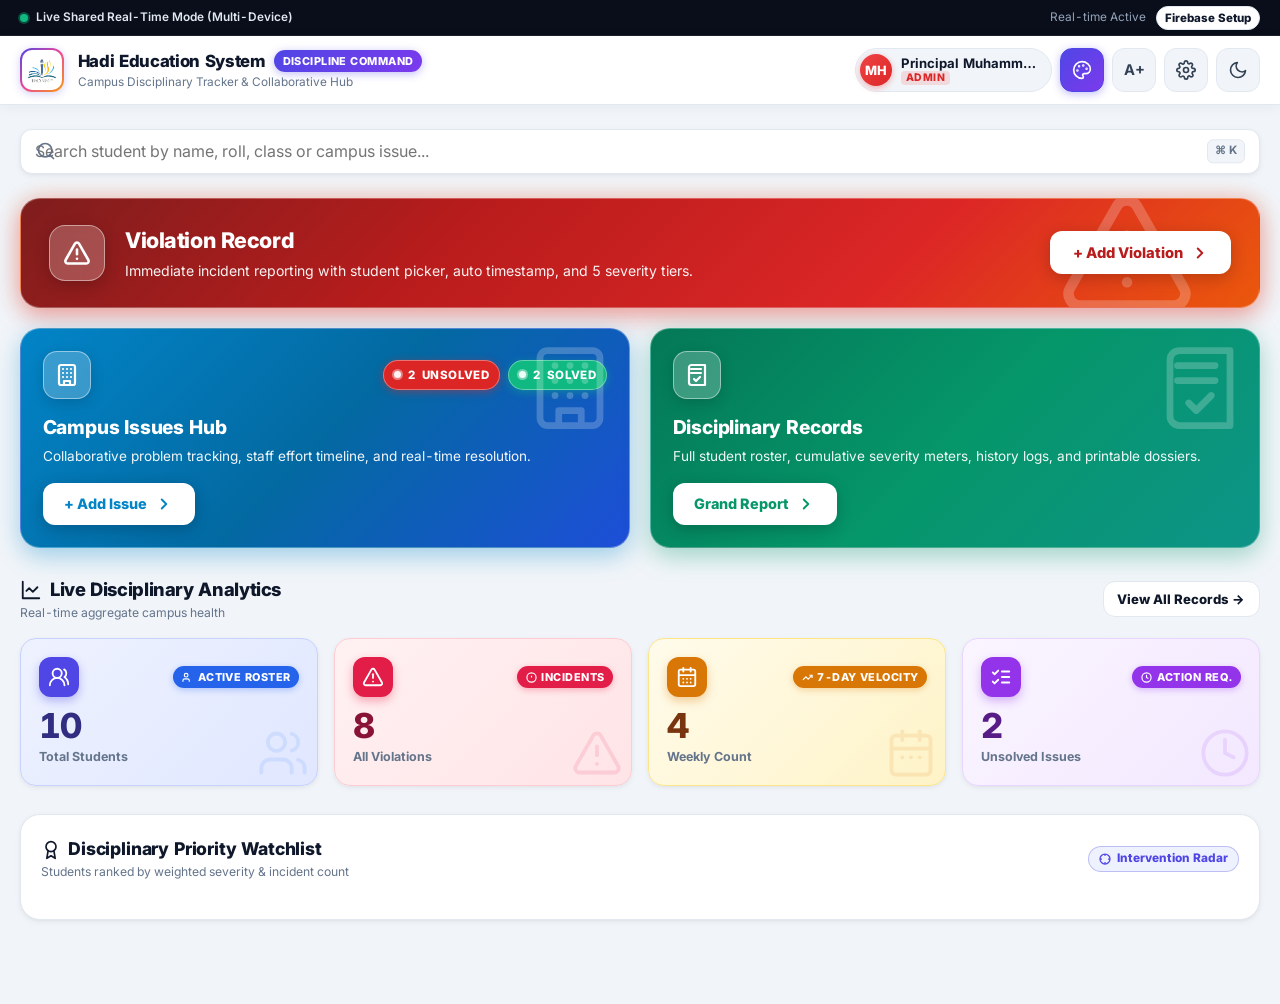
==== index.html @ 1cf489a7 "Super smooth mobile performance & add official violation sign watermark to form" ====
<!DOCTYPE html>
<html lang="en" data-theme="light">
<head>
  <meta charset="UTF-8">
  <meta name="viewport" content="width=device-width, initial-scale=1, viewport-fit=cover">
  <meta name="description" content="Hadi Education System - School Discipline Tracker & Campus Issues Hub.">
  <meta name="theme-color" content="#0F2A5C">
  <meta name="mobile-web-app-capable" content="yes">
  <meta name="apple-mobile-web-app-status-bar-style" content="black-translucent">
  <title>School Discipline Tracker | Hadi Education System</title>

  <!-- PWA Manifest & Icons -->
  <link rel="manifest" href="discipline-manifest.json">
  <link rel="apple-touch-icon" href="assets/images/logo.png">
  <link rel="icon" type="image/jpeg" href="assets/images/hadi-education-logo.jpg">

  <!-- Inter Font (Clean, Crisp Typography) -->
  <link rel="preconnect" href="https://fonts.googleapis.com">
  <link rel="preconnect" href="https://fonts.gstatic.com" crossorigin>
  <link href="https://fonts.googleapis.com/css2?family=Inter:wght@400;500;600;700;800&display=swap" rel="stylesheet">

  <!-- Stylesheet -->
  <link rel="stylesheet" href="assets/css/discipline.css?v=v30smoothwatermark">
</head>
<body>

  <!-- ==========================================================================
       Live Sync Status Bar
       ========================================================================== -->
  <div class="sync-status-bar">
    <div class="sync-status-indicator">
      <span class="status-dot"></span>
      <span id="sync-mode-text">Live Shared Real-Time Mode (Multi-Device)</span>
    </div>
    <div style="display: flex; gap: 0.6rem; align-items: center;">
      <span style="color: #94A3B8;">Real-time Active</span>
      <button class="btn btn-secondary btn-sm" onclick="openModal('settings-modal')" style="padding: 2px 8px; font-size: 0.72rem; min-height: 24px;">Firebase Setup</button>
    </div>
  </div>

  <!-- ==========================================================================
       App Header with Institute Branding & Active Member Profile Chip
       ========================================================================== -->
  <header class="app-header">
    <div class="header-container">
      <a href="index.html" class="header-brand" title="Hadi Education System">
        <img src="assets/images/hadi-education-logo.jpg" alt="HES Logo" class="header-logo">
        <div class="brand-text">
          <h1>
            <span class="brand-title-text">Hadi Education System</span>
            <span class="brand-badge">Discipline Command</span>
          </h1>
          <p class="brand-subtitle">Campus Disciplinary Tracker &amp; Collaborative Hub</p>
        </div>
      </a>

      <div class="header-actions">
        <!-- Active Member Chip (Click to switch user or view accounts) -->
        <div id="header-member-chip" class="member-chip" title="Click to view staff profiles or switch user" role="button" tabindex="0">
          <div id="header-member-avatar" class="member-avatar admin-avatar">MH</div>
          <div class="member-chip-text">
            <span id="header-member-name" class="member-name-text">Principal Muhammad Ali Hamdani</span>
            <span id="header-member-badge" class="role-badge role-badge-admin">Admin</span>
          </div>
        </div>

        <!-- Design Style Mode Toggle (Task-Pro vs Neo-Modern Podium) -->
        <button id="style-toggle-btn" class="icon-btn" title="Toggle Design Style (Task-Pro / Neo-Modern Podium)" aria-label="Toggle Design Style">
          <svg width="20" height="20" viewBox="0 0 24 24" fill="none" stroke="currentColor" stroke-width="2" stroke-linecap="round" stroke-linejoin="round"><circle cx="13.5" cy="6.5" r=".5" fill="currentColor"></circle><circle cx="17.5" cy="10.5" r=".5" fill="currentColor"></circle><circle cx="8.5" cy="7.5" r=".5" fill="currentColor"></circle><circle cx="6.5" cy="12.5" r=".5" fill="currentColor"></circle><path d="M12 2C6.5 2 2 6.5 2 12s4.5 10 10 10c.926 0 1.648-.746 1.648-1.688 0-.437-.18-.835-.437-1.125-.29-.289-.438-.652-.438-1.125a1.64 1.64 0 0 1 1.668-1.668h1.996c3.051 0 5.555-2.503 5.555-5.554C21.965 6.012 17.461 2 12 2z"></path></svg>
        </button>

        <!-- Text Size Control Button -->
        <button id="text-size-btn" class="icon-btn" title="Toggle Text Size (Larger / Normal)" aria-label="Toggle Text Size">
          <span style="font-weight: 700; font-size: 0.92rem; line-height: 1;">A+</span>
        </button>

        <!-- Settings Modal Trigger -->
        <button id="settings-btn" class="icon-btn" title="Settings, Firebase, Data Exports" aria-label="Settings and Data Export">
          <svg width="20" height="20" viewBox="0 0 24 24" fill="none" stroke="currentColor" stroke-width="2" stroke-linecap="round" stroke-linejoin="round"><circle cx="12" cy="12" r="3"></circle><path d="M19.4 15a1.65 1.65 0 0 0 .33 1.82l.06.06a2 2 0 0 1 0 2.83 2 2 0 0 1-2.83 0l-.06-.06a1.65 1.65 0 0 0-1.82-.33 1.65 1.65 0 0 0-1 1.51V21a2 2 0 0 1-2 2 2 2 0 0 1-2-2v-.09A1.65 1.65 0 0 0 9 19.4a1.65 1.65 0 0 0-1.82.33l-.06.06a2 2 0 0 1-2.83 0 2 2 0 0 1 0-2.83l.06-.06a1.65 1.65 0 0 0 .33-1.82 1.65 1.65 0 0 0-1.51-1H3a2 2 0 0 1-2-2 2 2 0 0 1 2-2h.09A1.65 1.65 0 0 0 4.6 9a1.65 1.65 0 0 0-.33-1.82l-.06-.06a2 2 0 0 1 0-2.83 2 2 0 0 1 2.83 0l.06.06a1.65 1.65 0 0 0 1.82.33H9a1.65 1.65 0 0 0 1-1.51V3a2 2 0 0 1 2-2 2 2 0 0 1 2 2v.09a1.65 1.65 0 0 0 1.51 1.65 1.65 0 0 0 1.82-.33l.06-.06a2 2 0 0 1 2.83 0 2 2 0 0 1 0 2.83l-.06.06a1.65 1.65 0 0 0-.33 1.82V9a1.65 1.65 0 0 0 1.51 1H21a2 2 0 0 1 2 2 2 2 0 0 1-2 2h-.09a1.65 1.65 0 0 0-1.51 1z"></path></svg>
        </button>

        <!-- Light / Dark Mode Toggle -->
        <button id="theme-toggle-btn" class="icon-btn" title="Toggle Light / Dark Mode" aria-label="Toggle Dark Mode">
          <span id="theme-toggle-icon">
            <svg width="20" height="20" viewBox="0 0 24 24" fill="none" stroke="currentColor" stroke-width="2" stroke-linecap="round" stroke-linejoin="round"><path d="M21 12.79A9 9 0 1 1 11.21 3 7 7 0 0 0 21 12.79z"></path></svg>
          </span>
        </button>
      </div>
    </div>
  </header>

  <!-- ==========================================================================
       Main Dashboard
       ========================================================================== -->
  <main class="main-wrapper">

    <!-- Global Top Search (Students and Issues) -->
    <section class="search-section">
      <div class="search-box-wrapper">
        <svg class="search-icon" width="20" height="20" viewBox="0 0 24 24" fill="none" stroke="currentColor" stroke-width="2" stroke-linecap="round" stroke-linejoin="round"><circle cx="11" cy="11" r="8"></circle><line x1="21" y1="21" x2="16.65" y2="16.65"></line></svg>
        <input type="text" id="global-search-input" class="global-search-input" placeholder="Search student by name, roll, class or campus issue..." autocomplete="off">
        <span class="search-shortcut-badge" title="Search Shortcut">⌘ K</span>
        <button id="search-clear-btn" class="search-clear-btn" title="Clear Search">&times;</button>
        <div id="search-results-dropdown" class="search-results-dropdown"></div>
      </div>
    </section>

    <!-- Command Bento Hub (Hero Action + Twin Intelligence Tiles) -->
    <section class="command-bento-section">
      <!-- 1. HERO ACTION CARD: VIOLATION RECORD (Crimson Flame Disciplinary Alert) -->
      <div class="hero-action-card" id="card-add-violation" role="button" tabindex="0" aria-label="Add Student Violation">
        <div class="hero-action-left">
          <div class="hero-icon-tile">
            <!-- Lucide TriangleAlert (Violation Warning Logo) -->
            <svg width="28" height="28" viewBox="0 0 24 24" fill="none" stroke="currentColor" stroke-width="2.2" stroke-linecap="round" stroke-linejoin="round"><path d="m21.73 18-8-14a2 2 0 0 0-3.48 0l-8 14A2 2 0 0 0 4 21h16a2 2 0 0 0 1.73-3Z"></path><line x1="12" y1="9" x2="12" y2="13"></line><line x1="12" y1="17" x2="12.01" y2="17"></line></svg>
          </div>
          <div class="hero-action-info">
            <h2 class="hero-action-title">Violation Record</h2>
            <p class="hero-action-desc">Immediate incident reporting with student picker, auto timestamp, and 5 severity tiers.</p>
          </div>
        </div>
        <div class="hero-action-right">
          <button type="button" class="hero-trigger-btn" tabindex="-1">
            <span>+ Add Violation</span>
            <svg width="18" height="18" viewBox="0 0 24 24" fill="none" stroke="currentColor" stroke-width="2.5" stroke-linecap="round" stroke-linejoin="round"><path d="m9 18 6-6-6-6"></path></svg>
          </button>
        </div>
      </div>

      <!-- Twin Intelligence Tiles -->
      <div class="bento-twin-grid">
        <!-- 2. ISSUES HUB (Darker Ocean Cobalt) -->
        <div class="bento-card bento-card-issues" id="card-issues" role="button" tabindex="0" aria-label="Open Institute Issues Hub">
          <div class="bento-card-header">
            <div class="bento-icon-tile tile-cyan">
              <!-- Lucide Building2 with alerts -->
              <svg width="24" height="24" viewBox="0 0 24 24" fill="none" stroke="currentColor" stroke-width="2.2" stroke-linecap="round" stroke-linejoin="round"><rect x="4" y="2" width="16" height="20" rx="2"></rect><path d="M9 22v-4h6v4"></path><path d="M8 6h.01"></path><path d="M16 6h.01"></path><path d="M12 6h.01"></path><path d="M12 10h.01"></path><path d="M12 14h.01"></path><path d="M16 10h.01"></path><path d="M16 14h.01"></path><path d="M8 10h.01"></path><path d="M8 14h.01"></path></svg>
            </div>
            <!-- Separate Red (Unsolved) and Green (Solved) Buttons -->
            <div class="bento-status-buttons-row">
              <button type="button" class="issue-filter-pill pill-unsolved" id="issues-card-unsolved-btn" onclick="event.stopPropagation(); window.appController.openIssuesHubWithFilter('unsolved')" title="View Unsolved Issues">
                <span class="pill-dot dot-red"></span>
                <span id="issues-card-unsolved-count">2</span> Unsolved
              </button>
              <button type="button" class="issue-filter-pill pill-solved" id="issues-card-solved-btn" onclick="event.stopPropagation(); window.appController.openIssuesHubWithFilter('solved')" title="View Solved Issues">
                <span class="pill-dot dot-green"></span>
                <span id="issues-card-solved-count">2</span> Solved
              </button>
            </div>
          </div>
          <div class="bento-card-body">
            <h3 class="bento-card-title">Campus Issues Hub</h3>
            <p class="bento-card-desc">Collaborative problem tracking, staff effort timeline, and real-time resolution.</p>
          </div>
          <div class="bento-card-footer">
            <button type="button" class="hero-trigger-btn bento-white-btn" tabindex="-1" onclick="event.stopPropagation(); window.appController.openAddIssueModal()">
              <span>+ Add Issue</span>
              <svg width="18" height="18" viewBox="0 0 24 24" fill="none" stroke="currentColor" stroke-width="2.5" stroke-linecap="round" stroke-linejoin="round"><path d="m9 18 6-6-6-6"></path></svg>
            </button>
          </div>
        </div>

        <!-- 3. MASTER RECORDS (Official Emerald Archive) -->
        <div class="bento-card bento-card-records" id="card-records" role="button" tabindex="0" aria-label="Open Master Records Sheet">
          <div class="bento-card-header">
            <div class="bento-icon-tile tile-emerald">
              <!-- Lucide BookOpenCheck (Master Ledger & Grand Report) -->
              <svg width="24" height="24" viewBox="0 0 24 24" fill="none" stroke="currentColor" stroke-width="2.2" stroke-linecap="round" stroke-linejoin="round"><path d="M4 19.5v-15A2.5 2.5 0 0 1 6.5 2H20v20H6.5a2.5 2.5 0 0 1-2.5-2.5Z"></path><path d="M6 6h10"></path><path d="M6 10h10"></path><path d="m9 16 2 2 4-4"></path></svg>
            </div>
          </div>
          <div class="bento-card-body">
            <h3 class="bento-card-title">Disciplinary Records</h3>
            <p class="bento-card-desc">Full student roster, cumulative severity meters, history logs, and printable dossiers.</p>
          </div>
          <div class="bento-card-footer">
            <button type="button" class="hero-trigger-btn bento-white-btn" tabindex="-1" onclick="event.stopPropagation(); window.appController.openRecordsModal()">
              <span>Grand Report</span>
              <svg width="18" height="18" viewBox="0 0 24 24" fill="none" stroke="currentColor" stroke-width="2.5" stroke-linecap="round" stroke-linejoin="round"><path d="m9 18 6-6-6-6"></path></svg>
            </button>
          </div>
        </div>
      </div>
    </section>

    <!-- 4 Overview Metrics (Apple Health / Modern Bento Stat Tiles) -->
    <section class="stats-section">
      <div class="section-header">
        <div class="section-title-wrap">
          <h3 class="section-title">
            <svg width="22" height="22" viewBox="0 0 24 24" fill="none" stroke="currentColor" stroke-width="2" stroke-linecap="round" stroke-linejoin="round"><path d="M3 3v18h18"></path><path d="m19 9-5 5-4-4-3 3"></path></svg>
            <span>Live Disciplinary Analytics</span>
          </h3>
          <span class="section-subtitle">Real-time aggregate campus health</span>
        </div>
        <button class="btn btn-secondary btn-sm" onclick="window.appController.openRecordsModal()">View All Records &rarr;</button>
      </div>

      <div class="stats-grid">
        <div class="stat-box stat-box-students">
          <div class="stat-top-row">
            <div class="stat-icon-wrap stat-icon-students">
              <!-- Lucide UsersRound -->
              <svg width="22" height="22" viewBox="0 0 24 24" fill="none" stroke="currentColor" stroke-width="2" stroke-linecap="round" stroke-linejoin="round"><path d="M18 21a8 8 0 0 0-16 0"></path><circle cx="10" cy="8" r="5"></circle><path d="M22 20c0-3.37-2-6.5-4-8a5 5 0 0 0-.45-8.3"></path></svg>
            </div>
            <span class="stat-badge badge-students"><svg width="11" height="11" viewBox="0 0 24 24" fill="none" stroke="currentColor" stroke-width="2.5"><path d="M16 21v-2a4 4 0 0 0-4-4H6a4 4 0 0 0-4 4v2"></path><circle cx="9" cy="7" r="4"></circle></svg> Active Roster</span>
          </div>
          <div class="stat-info">
            <div class="stat-number" id="stat-total-students">10</div>
            <div class="stat-label">Total Students</div>
          </div>
        </div>

        <div class="stat-box stat-box-violations">
          <div class="stat-top-row">
            <div class="stat-icon-wrap stat-icon-violations">
              <!-- Lucide TriangleAlert -->
              <svg width="22" height="22" viewBox="0 0 24 24" fill="none" stroke="currentColor" stroke-width="2" stroke-linecap="round" stroke-linejoin="round"><path d="m21.73 18-8-14a2 2 0 0 0-3.48 0l-8 14A2 2 0 0 0 4 21h16a2 2 0 0 0 1.73-3Z"></path><line x1="12" y1="9" x2="12" y2="13"></line><line x1="12" y1="17" x2="12.01" y2="17"></line></svg>
            </div>
            <span class="stat-badge badge-violations"><svg width="11" height="11" viewBox="0 0 24 24" fill="none" stroke="currentColor" stroke-width="2.5"><circle cx="12" cy="12" r="10"></circle><line x1="12" y1="8" x2="12" y2="12"></line><line x1="12" y1="16" x2="12.01" y2="16"></line></svg> Incidents</span>
          </div>
          <div class="stat-info">
            <div class="stat-number" id="stat-total-violations">8</div>
            <div class="stat-label">All Violations</div>
          </div>
        </div>

        <div class="stat-box stat-box-week">
          <div class="stat-top-row">
            <div class="stat-icon-wrap stat-icon-week">
              <!-- Lucide CalendarDays -->
              <svg width="22" height="22" viewBox="0 0 24 24" fill="none" stroke="currentColor" stroke-width="2" stroke-linecap="round" stroke-linejoin="round"><rect width="18" height="18" x="3" y="4" rx="2" ry="2"></rect><line x1="16" x2="16" y1="2" y2="6"></line><line x1="8" x2="8" y1="2" y2="6"></line><line x1="3" x2="21" y1="10" y2="10"></line><path d="M8 14h.01"></path><path d="M12 14h.01"></path><path d="M16 14h.01"></path><path d="M8 18h.01"></path><path d="M12 18h.01"></path><path d="M16 18h.01"></path></svg>
            </div>
            <span class="stat-badge badge-week"><svg width="11" height="11" viewBox="0 0 24 24" fill="none" stroke="currentColor" stroke-width="2.5"><polyline points="22 7 13.5 15.5 8.5 10.5 2 17"></polyline><polyline points="16 7 22 7 22 13"></polyline></svg> 7-Day Velocity</span>
          </div>
          <div class="stat-info">
            <div class="stat-number" id="stat-week-violations">4</div>
            <div class="stat-label">Weekly Count</div>
          </div>
        </div>

        <div class="stat-box stat-box-unsolved">
          <div class="stat-top-row">
            <div class="stat-icon-wrap stat-icon-unsolved">
              <!-- Lucide ListChecks -->
              <svg width="22" height="22" viewBox="0 0 24 24" fill="none" stroke="currentColor" stroke-width="2" stroke-linecap="round" stroke-linejoin="round"><path d="m3 17 2 2 4-4"></path><path d="m3 7 2 2 4-4"></path><path d="M13 6h8"></path><path d="M13 12h8"></path><path d="M13 18h8"></path></svg>
            </div>
            <span class="stat-badge badge-unsolved"><svg width="11" height="11" viewBox="0 0 24 24" fill="none" stroke="currentColor" stroke-width="2.5"><circle cx="12" cy="12" r="10"></circle><polyline points="12 6 12 12 16 14"></polyline></svg> Action Req.</span>
          </div>
          <div class="stat-info">
            <div class="stat-number" id="stat-unsolved-issues">2</div>
            <div class="stat-label">Unsolved Issues</div>
          </div>
        </div>
      </div>

      <!-- Top 5 Students Priority Watchlist -->
      <div class="leaderboard-card">
        <div class="leaderboard-header">
          <div class="leaderboard-title-group">
            <h3>
              <svg width="20" height="20" viewBox="0 0 24 24" fill="none" stroke="currentColor" stroke-width="2" stroke-linecap="round" stroke-linejoin="round"><circle cx="12" cy="8" r="6"></circle><path d="M15.477 12.89 17 22l-5-3-5 3 1.523-9.11"></path></svg>
              <span>Disciplinary Priority Watchlist</span>
            </h3>
            <span class="leaderboard-subtitle">Students ranked by weighted severity &amp; incident count</span>
          </div>
          <span class="leaderboard-tag">
            <svg width="12" height="12" viewBox="0 0 24 24" fill="none" stroke="currentColor" stroke-width="2.5" style="display:inline-block; vertical-align:middle; margin-right:3px;"><circle cx="12" cy="12" r="10"></circle><line x1="22" y1="12" x2="18" y2="12"></line><line x1="6" y1="12" x2="2" y2="12"></line><line x1="12" y1="6" x2="12" y2="2"></line><line x1="12" y1="22" x2="12" y2="18"></line></svg>
            Intervention Radar
          </span>
        </div>
        <div class="leaderboard-list" id="top-5-leaderboard-list"></div>
      </div>
    </section>

  </main>

  <!-- ==========================================================================
       Bottom Navigation Bar (Mobile Experience)
       ========================================================================== -->
  <nav class="bottom-nav">
    <div class="bottom-nav-inner">
      <button id="nav-home" class="bottom-nav-item active" aria-label="Go to Home">
        <svg viewBox="0 0 24 24" fill="none" stroke="currentColor" stroke-width="2" stroke-linecap="round" stroke-linejoin="round"><path d="m3 9 9-7 9 7v11a2 2 0 0 1-2 2H5a2 2 0 0 1-2-2z"></path><polyline points="9 22 9 12 15 12 15 22"></polyline></svg>
        <span>Home</span>
      </button>
      <button id="nav-violation" class="bottom-nav-item" aria-label="Add Violation">
        <svg viewBox="0 0 24 24" fill="none" stroke="currentColor" stroke-width="2" stroke-linecap="round" stroke-linejoin="round"><path d="m21.73 18-8-14a2 2 0 0 0-3.48 0l-8 14A2 2 0 0 0 4 21h16a2 2 0 0 0 1.73-3Z"></path><line x1="12" y1="9" x2="12" y2="13"></line><line x1="12" y1="17" x2="12.01" y2="17"></line></svg>
        <span>Violation</span>
      </button>
      <button id="nav-issues" class="bottom-nav-item" aria-label="Issues Hub">
        <svg viewBox="0 0 24 24" fill="none" stroke="currentColor" stroke-width="2" stroke-linecap="round" stroke-linejoin="round"><path d="m3 17 2 2 4-4"></path><path d="m3 7 2 2 4-4"></path><path d="M13 6h8"></path><path d="M13 12h8"></path><path d="M13 18h8"></path></svg>
        <span>Issues</span>
      </button>
      <button id="nav-records" class="bottom-nav-item" aria-label="Master Records">
        <svg viewBox="0 0 24 24" fill="none" stroke="currentColor" stroke-width="2" stroke-linecap="round" stroke-linejoin="round"><path d="m6 14 1.5-2.9A2 2 0 0 1 9.24 10H20a2 2 0 0 1 1.94 2.5l-1.54 6a2 2 0 0 1-1.95 1.5H4a2 2 0 0 1-2-2V5a2 2 0 0 1 2-2h3.9a2 2 0 0 1 1.69.9l.81 1.2a2 2 0 0 0 1.67.9H18a2 2 0 0 1 2 2v2"></path></svg>
        <span>Records</span>
      </button>
      <button id="nav-staff" class="bottom-nav-item" aria-label="Staff Accounts">
        <svg viewBox="0 0 24 24" fill="none" stroke="currentColor" stroke-width="2" stroke-linecap="round" stroke-linejoin="round"><path d="M19 21v-2a4 4 0 0 0-4-4H9a4 4 0 0 0-4 4v2"></path><circle cx="12" cy="7" r="4"></circle></svg>
        <span>Staff</span>
      </button>
    </div>
  </nav>

  <!-- ==========================================================================
       MODAL 1: ADD VIOLATION
       ========================================================================== -->
  <div id="add-violation-modal" class="modal-overlay">
    <div class="modal-container violation-form-dialog">
      <!-- Curved Rectangular Violation Form Header Bar -->
      <div class="violation-form-header-bar">
        <div class="vf-header-content">
          <div class="vf-header-icon-wrap">
            <svg width="22" height="22" viewBox="0 0 24 24" fill="none" stroke="currentColor" stroke-width="2.4" stroke-linecap="round" stroke-linejoin="round">
              <path d="m21.73 18-8-14a2 2 0 0 0-3.48 0l-8 14A2 2 0 0 0 4 21h16a2 2 0 0 0 1.73-3Z"/>
              <line x1="12" y1="9" x2="12" y2="13"/>
              <line x1="12" y1="17" x2="12.01" y2="17"/>
            </svg>
          </div>
          <div class="vf-header-titles">
            <h3 class="vf-bar-title">Violation Form</h3>
            <span class="vf-bar-subtitle">Hadi Disciplinary Citation &amp; Misbehavior Dossier</span>
          </div>
        </div>
        <button type="button" class="modal-close-btn vf-close-btn" onclick="closeModal('add-violation-modal')" aria-label="Close modal">&times;</button>
      </div>

      <form id="add-violation-form">
        <div class="modal-body vf-modal-body">
          <!-- Prominent Violation Hazard Mark Watermark in Form Body -->
          <div class="vf-form-watermark" aria-hidden="true">
            <svg viewBox="0 0 24 24" fill="none" stroke="currentColor" stroke-width="1.8" stroke-linecap="round" stroke-linejoin="round">
              <path d="m21.73 18-8-14a2 2 0 0 0-3.48 0l-8 14A2 2 0 0 0 4 21h16a2 2 0 0 0 1.73-3Z" fill="currentColor" fill-opacity="0.10"/>
              <line x1="12" y1="9" x2="12" y2="13" stroke-width="2.4"/>
              <line x1="12" y1="17" x2="12.01" y2="17" stroke-width="3"/>
            </svg>
          </div>

          <!-- Hidden Student Select for internal backwards compatibility -->
          <select id="v-student-select" style="display: none;" tabindex="-1" aria-hidden="true">
            <option value="">-- Choose or Search Student --</option>
          </select>
          <input type="hidden" id="v-student-id" value="">

          <!-- Row 1: Student Name (left) & Father Name in front of it (right) -->
          <div class="vf-row-2col">
            <!-- Student Name Section -->
            <div class="form-group vf-field-group">
              <div class="vf-field-bar">
                <svg width="15" height="15" viewBox="0 0 24 24" fill="none" stroke="currentColor" stroke-width="2.2" stroke-linecap="round" stroke-linejoin="round"><path d="M19 21v-2a4 4 0 0 0-4-4H9a4 4 0 0 0-4 4v2"/><circle cx="12" cy="7" r="4"/></svg>
                <label for="v-student-name" class="vf-field-label">Student Name *</label>
              </div>
              <div class="vf-input-wrap">
                <input type="text" id="v-student-name" list="students-datalist" class="form-control vf-input-bar" placeholder="Search or type student name..." autocomplete="off" required>
                <datalist id="students-datalist"></datalist>
              </div>
            </div>

            <!-- Father Name Section (Optional) -->
            <div class="form-group vf-field-group">
              <div class="vf-field-bar">
                <svg width="15" height="15" viewBox="0 0 24 24" fill="none" stroke="currentColor" stroke-width="2.2" stroke-linecap="round" stroke-linejoin="round"><path d="M16 21v-2a4 4 0 0 0-4-4H6a4 4 0 0 0-4 4v2"/><circle cx="9" cy="7" r="4"/><path d="M22 21v-2a4 4 0 0 0-3-3.87"/><path d="M16 3.13a4 4 0 0 1 0 7.75"/></svg>
                <label for="v-father-name" class="vf-field-label">Father Name <span class="vf-optional-label">(Optional)</span></label>
              </div>
              <div class="vf-input-wrap">
                <input type="text" id="v-father-name" class="form-control vf-input-bar" placeholder="Father name (optional)...">
              </div>
            </div>
          </div>

          <!-- Row 2: Class Section (dropdown or manual type) & Parent Phone Number (Optional) -->
          <div class="vf-row-2col">
            <!-- Class Section (Dropdown with Manual Type Option) -->
            <div class="form-group vf-field-group">
              <div class="vf-field-bar" style="display: flex; align-items: center; justify-content: space-between;">
                <div style="display: flex; align-items: center; gap: 0.4rem;">
                  <svg width="15" height="15" viewBox="0 0 24 24" fill="none" stroke="currentColor" stroke-width="2.2" stroke-linecap="round" stroke-linejoin="round"><path d="M4 19.5v-15A2.5 2.5 0 0 1 6.5 2H20v20H6.5a2.5 2.5 0 0 1-2.5-2.5Z"/><path d="M6 6h10"/><path d="M6 10h10"/></svg>
                  <label for="v-class-select" class="vf-field-label">Class <span class="vf-optional-label">(Optional)</span></label>
                </div>
                <button type="button" id="v-class-mode-toggle" class="vf-mode-toggle-btn" title="Toggle between dropdown and manual typing">
                  <span id="v-class-toggle-text">✏️ Type Manually</span>
                </button>
              </div>
              <div class="vf-input-wrap" id="v-class-dropdown-wrap">
                <select id="v-class-select" class="form-control vf-select-bar">
                  <option value="">-- Select Class --</option>
                  <option value="6">6</option>
                  <option value="7">7</option>
                  <option value="8">8</option>
                  <option value="pre9">pre9</option>
                  <option value="pre9(Arts)">pre9(Arts)</option>
                  <option value="9A">9A</option>
                  <option value="9B">9B</option>
                  <option value="9(Arts)">9(Arts)</option>
                  <option value="10">10</option>
                  <option value="10(arts)">10(arts)</option>
                  <option value="11">11</option>
                  <option value="11(arts)">11(arts)</option>
                  <option value="12">12</option>
                  <option value="12(arts)">12(arts)</option>
                  <option value="__manual__">✏️ Other (Type Manually)...</option>
                </select>
              </div>
              <div class="vf-input-wrap" id="v-class-manual-wrap" style="display: none;">
                <input type="text" id="v-class-manual-input" class="form-control vf-input-bar" placeholder="Type class name (e.g. 10, 9A, 8)...">
              </div>
            </div>

            <!-- Parent Phone Number Section (Optional) -->
            <div class="form-group vf-field-group">
              <div class="vf-field-bar">
                <svg width="15" height="15" viewBox="0 0 24 24" fill="none" stroke="currentColor" stroke-width="2.2" stroke-linecap="round" stroke-linejoin="round"><path d="M22 16.92v3a2 2 0 0 1-2.18 2 19.79 19.79 0 0 1-8.63-3.07 19.5 19.5 0 0 1-6-6 19.79 19.79 0 0 1-3.07-8.67A2 2 0 0 1 4.11 2h3a2 2 0 0 1 2 1.72 12.84 12.84 0 0 0 .7 2.81 2 2 0 0 1-.45 2.11L8.09 9.91a16 16 0 0 0 6 6l1.27-1.27a2 2 0 0 1 2.11-.45 12.84 12.84 0 0 0 2.81.7A2 2 0 0 1 22 16.92z"/></svg>
                <label for="v-parent-phone" class="vf-field-label">Parent Phone Num <span class="vf-optional-label">(Optional)</span></label>
              </div>
              <div class="vf-input-wrap">
                <input type="tel" id="v-parent-phone" class="form-control vf-input-bar" placeholder="Parent contact number (optional)...">
              </div>
            </div>
          </div>

          <!-- Row 3: Incident Date & Time (Automatic System Live) -->
          <div class="form-group vf-field-group">
            <div class="vf-field-bar">
              <svg width="15" height="15" viewBox="0 0 24 24" fill="none" stroke="currentColor" stroke-width="2.2" stroke-linecap="round" stroke-linejoin="round"><circle cx="12" cy="12" r="10"/><polyline points="12 6 12 12 16 14"/></svg>
              <label for="v-date-time" class="vf-field-label">Incident Date &amp; Time (Automatic)</label>
            </div>
            <div class="vf-input-wrap">
              <input type="text" id="v-date-time" class="form-control vf-input-bar vf-date-input" readonly placeholder="Automatic system timestamp...">
            </div>
          </div>

          <!-- Row 4: Violation Details Section -->
          <div class="form-group vf-field-group">
            <div class="vf-field-bar">
              <svg width="15" height="15" viewBox="0 0 24 24" fill="none" stroke="currentColor" stroke-width="2.2" stroke-linecap="round" stroke-linejoin="round"><path d="M14 2H6a2 2 0 0 0-2 2v16a2 2 0 0 0 2 2h12a2 2 0 0 0 2-2V8z"/><polyline points="14 2 14 8 20 8"/><line x1="16" y1="13" x2="8" y2="13"/><line x1="16" y1="17" x2="8" y2="17"/><polyline points="10 9 9 9 8 9"/></svg>
              <label for="violation-details-input" class="vf-field-label">Violation Details *</label>
            </div>
            <textarea id="violation-details-input" class="form-control vf-textarea-bar" rows="2" dir="auto" placeholder="Describe the violation incident details..." required></textarea>
            
            <div class="quick-tags vf-quick-tags">
              <span class="form-helper" style="display: block; width: 100%; margin-bottom: 2px; font-weight: 700;">Tap quick infraction tag:</span>
              <button type="button" class="tag-btn" data-tag="Late Arrival">Late Arrival</button>
              <button type="button" class="tag-btn" data-tag="Uniform Violation">Uniform Violation</button>
              <button type="button" class="tag-btn" data-tag="Disruptive Behavior">Disruptive Behavior</button>
              <button type="button" class="tag-btn" data-tag="Fighting / Bullying">Fighting / Bullying</button>
              <button type="button" class="tag-btn" data-tag="Mobile Phone in Class">Mobile Phone</button>
              <button type="button" class="tag-btn" data-tag="Incomplete Homework">Incomplete Homework</button>
              <button type="button" class="tag-btn" data-tag="Disrespect to Teacher">Disrespect</button>
            </div>
          </div>

          <!-- Row 5: Severity Levels Section -->
          <div class="form-group vf-field-group" style="margin-bottom: 0.25rem;">
            <div class="vf-field-bar">
              <svg width="15" height="15" viewBox="0 0 24 24" fill="none" stroke="currentColor" stroke-width="2.2" stroke-linecap="round" stroke-linejoin="round"><path d="m21.73 18-8-14a2 2 0 0 0-3.48 0l-8 14A2 2 0 0 0 4 21h16a2 2 0 0 0 1.73-3Z"/><line x1="12" y1="9" x2="12" y2="13"/><line x1="12" y1="17" x2="12.01" y2="17"/></svg>
              <label class="vf-field-label">Disciplinary Violation Level (Select One) *</label>
            </div>
            <div class="severity-selector vf-severity-selector">
              <button type="button" class="sev-btn btn-sev-low" data-sev="Low" aria-label="Low Severity (5 points)">
                <span class="sev-icon">🟢</span>
                <span class="sev-title">Low</span>
                <span class="sev-points">+5 pts</span>
                <span class="sev-check">✓</span>
              </button>
              <button type="button" class="sev-btn btn-sev-medium active" data-sev="Medium" aria-label="Medium Severity (12 points)">
                <span class="sev-icon">🟡</span>
                <span class="sev-title">Medium</span>
                <span class="sev-points">+12 pts</span>
                <span class="sev-check">✓</span>
              </button>
              <button type="button" class="sev-btn btn-sev-high" data-sev="High" aria-label="High Severity (25 points)">
                <span class="sev-icon">🟠</span>
                <span class="sev-title">High</span>
                <span class="sev-points">+25 pts</span>
                <span class="sev-check">✓</span>
              </button>
              <button type="button" class="sev-btn btn-sev-extreme" data-sev="Extreme" aria-label="Extreme Severity (45 points)">
                <span class="sev-icon">🔴</span>
                <span class="sev-title">Extreme</span>
                <span class="sev-points">+45 pts</span>
                <span class="sev-check">✓</span>
              </button>
              <button type="button" class="sev-btn btn-sev-ultra" data-sev="Ultra" aria-label="Ultra Severity (75 points)">
                <span class="sev-icon">🟣</span>
                <span class="sev-title">Ultra</span>
                <span class="sev-points">+75 pts</span>
                <span class="sev-check">✓</span>
              </button>
            </div>
          </div>
        </div>

        <div class="modal-footer vf-modal-footer">
          <button type="button" class="btn btn-secondary vf-cancel-btn" onclick="closeModal('add-violation-modal')">Cancel</button>
          <button type="submit" class="btn btn-danger vf-submit-btn">
            <svg width="18" height="18" viewBox="0 0 24 24" fill="none" stroke="currentColor" stroke-width="2.2" stroke-linecap="round" stroke-linejoin="round"><path d="M19 21H5a2 2 0 0 1-2-2V5a2 2 0 0 1 2-2h11l5 5v11a2 2 0 0 1-2 2z"/><polyline points="17 21 17 13 7 13 7 21"/><polyline points="7 3 7 8 15 8"/></svg>
            <span>Save Violation Record</span>
          </button>
        </div>
      </form>
    </div>
  </div>

  <!-- ==========================================================================
       MODAL 2: ISSUES HUB
       ========================================================================== -->
  <div id="issues-modal" class="modal-overlay">
    <div class="modal-container modal-wide issues-hub-dialog">
      <!-- Issues Hub Header -->
      <div class="modal-header issues-hub-header">
        <div class="issues-title-group">
          <h3>
            <svg width="22" height="22" viewBox="0 0 24 24" fill="none" stroke="currentColor" stroke-width="2" stroke-linecap="round" stroke-linejoin="round"><path d="m3 17 2 2 4-4"></path><path d="m3 7 2 2 4-4"></path><path d="M13 6h8"></path><path d="M13 12h8"></path><path d="M13 18h8"></path></svg>
            <span>Institute Issues Hub</span>
          </h3>
          <p id="issues-header-count-text" class="issues-subtitle">2 unsolved of 4 total</p>
        </div>
        <button class="modal-close-btn" onclick="closeModal('issues-modal')" aria-label="Close issues modal" style="color: #FFFFFF;">&times;</button>
      </div>

      <div class="modal-body">
        <!-- 3 Equal Solid Filter Buttons (Blue, Red, Green) in One Row -->
        <div class="issue-filter-buttons">
          <!-- All Issues: Solid Blue -->
          <button type="button" class="issue-filter-btn btn-all-issues active" data-status="all" title="View All Institute Issues">
            <svg width="18" height="18" viewBox="0 0 24 24" fill="none" stroke="currentColor" stroke-width="2" stroke-linecap="round" stroke-linejoin="round"><line x1="8" y1="6" x2="21" y2="6"></line><line x1="8" y1="12" x2="21" y2="12"></line><line x1="8" y1="18" x2="21" y2="18"></line><line x1="3" y1="6" x2="3.01" y2="6"></line><line x1="3" y1="12" x2="3.01" y2="12"></line><line x1="3" y1="18" x2="3.01" y2="18"></line></svg>
            <span>All Issues</span>
            <span id="issue-count-all" class="count-badge count-badge-blue">4</span>
          </button>
          <!-- Unsolved: Solid Red -->
          <button type="button" class="issue-filter-btn btn-unsolved-issues" data-status="unsolved" title="View Unsolved Problems">
            <svg width="18" height="18" viewBox="0 0 24 24" fill="none" stroke="currentColor" stroke-width="2" stroke-linecap="round" stroke-linejoin="round"><circle cx="12" cy="12" r="10"></circle><line x1="12" y1="8" x2="12" y2="12"></line><line x1="12" y1="16" x2="12.01" y2="16"></line></svg>
            <span>Unsolved</span>
            <span id="issue-count-unsolved" class="count-badge count-badge-red">2</span>
          </button>
          <!-- Solved: Solid Green -->
          <button type="button" class="issue-filter-btn btn-solved-issues" data-status="solved" title="View Resolved Issues">
            <svg width="18" height="18" viewBox="0 0 24 24" fill="none" stroke="currentColor" stroke-width="2" stroke-linecap="round" stroke-linejoin="round"><path d="M22 11.08V12a10 10 0 1 1-5.93-9.14"></path><polyline points="22 4 12 14.01 9 11.01"></polyline></svg>
            <span>Solved</span>
            <span id="issue-count-solved" class="count-badge count-badge-green">2</span>
          </button>
        </div>

        <!-- Toolbar: Search, Priority Filter, Sort & Add Issue -->
        <div class="issue-action-bar">
          <div class="issue-search-wrap">
            <svg class="search-icon" width="18" height="18" viewBox="0 0 24 24" fill="none" stroke="currentColor" stroke-width="2" stroke-linecap="round" stroke-linejoin="round"><circle cx="11" cy="11" r="8"></circle><line x1="21" y1="21" x2="16.65" y2="16.65"></line></svg>
            <input type="text" id="issue-search-input" class="issue-search-box" placeholder="Search issues by title, details or reporter..." aria-label="Search institute issues">
          </div>
          <div class="issue-dropdowns-group">
            <div class="select-pill-wrap">
              <select id="issue-priority-filter" class="issue-toolbar-select" aria-label="Filter by priority">
                <option value="all">All Priorities</option>
                <option value="High">High Priority</option>
                <option value="Medium">Medium Priority</option>
                <option value="Low">Low Priority</option>
              </select>
            </div>
            <div class="select-pill-wrap">
              <select id="issue-sort-by" class="issue-toolbar-select" aria-label="Sort issues">
                <option value="newest">Newest First</option>
                <option value="efforts">Most Efforts</option>
                <option value="priority">Highest Priority</option>
              </select>
            </div>
          </div>
          <button id="open-add-issue-btn" class="issue-add-btn" type="button" onclick="window.appController.openAddIssueModal()">
            <svg width="16" height="16" viewBox="0 0 24 24" fill="none" stroke="currentColor" stroke-width="2" stroke-linecap="round" stroke-linejoin="round"><line x1="12" y1="5" x2="12" y2="19"></line><line x1="5" y1="12" x2="19" y2="12"></line></svg>
            <span>+ Add Issue</span>
          </button>
        </div>

        <!-- Priority Legend -->
        <div class="priority-legend-row">
          <span style="font-size: 0.76rem; font-weight: 600; color: var(--text-muted); margin-right: 0.35rem;">Strip Indicators:</span>
          <span class="legend-badge"><span class="legend-dot legend-dot-high"></span> High</span>
          <span class="legend-badge"><span class="legend-dot legend-dot-med"></span> Medium</span>
          <span class="legend-badge"><span class="legend-dot legend-dot-low"></span> Low</span>
          <span class="legend-badge"><span class="legend-dot legend-dot-solved"></span> Solved</span>
        </div>

        <!-- Issues Cards Grid -->
        <div id="issues-list-container" class="issues-grid"></div>
      </div>

      <!-- Footer -->
      <div class="modal-footer">
        <button type="button" class="btn btn-secondary" onclick="closeModal('issues-modal')">Close</button>
      </div>
    </div>
  </div>

  <!-- Mobile Floating Action Button (FAB) for Raising Issues -->
  <button id="mobile-fab-add-issue" class="mobile-fab" title="Raise New Issue" aria-label="Raise New Issue" onclick="window.appController.openAddIssueModal()">
    <svg width="24" height="24" viewBox="0 0 24 24" fill="none" stroke="currentColor" stroke-width="2.5" stroke-linecap="round" stroke-linejoin="round"><line x1="12" y1="5" x2="12" y2="19"></line><line x1="5" y1="12" x2="19" y2="12"></line></svg>
  </button>

  <!-- ==========================================================================
       MODAL 2B: ADD ISSUE
       ========================================================================== -->
  <div id="add-issue-modal" class="modal-overlay">
    <div class="modal-container">
      <div class="modal-header">
        <h3 class="modal-title" style="color: #2563EB;">
          <svg width="22" height="22" viewBox="0 0 24 24" fill="none" stroke="currentColor" stroke-width="2" stroke-linecap="round" stroke-linejoin="round"><path d="m3 17 2 2 4-4"></path><path d="m3 7 2 2 4-4"></path><path d="M13 6h8"></path><path d="M13 12h8"></path><path d="M13 18h8"></path></svg>
          <span>Raise New Institute Issue</span>
        </h3>
        <button class="modal-close-btn" onclick="closeModal('add-issue-modal')" aria-label="Close modal">&times;</button>
      </div>
      <form id="add-issue-form">
        <div class="modal-body">
          <div class="form-group">
            <label for="issue-title-input" class="form-label">Issue Title / Problem Statement *</label>
            <input type="text" id="issue-title-input" dir="auto" placeholder="e.g. Washroom hygiene, Late arrivals in 10th-A, Broken lights..." required>
          </div>

          <div style="display: grid; grid-template-columns: 1fr 1fr; gap: 0.75rem;">
            <div class="form-group">
              <label for="issue-priority-select" class="form-label">Priority Level *</label>
              <select id="issue-priority-select" required style="font-weight: 600;">
                <option value="High">High</option>
                <option value="Medium" selected>Medium</option>
                <option value="Low">Low</option>
              </select>
            </div>
            <div class="form-group">
              <label for="issue-category-select" class="form-label">Category</label>
              <select id="issue-category-select">
                <option value="General Discipline">General Discipline</option>
                <option value="Facilities & Maintenance">Facilities &amp; Maintenance</option>
                <option value="Attendance & Punctuality">Attendance &amp; Punctuality</option>
                <option value="Uniform & Hygiene">Uniform &amp; Hygiene</option>
                <option value="Academic Integrity">Academic Integrity</option>
              </select>
            </div>
          </div>

          <div class="form-group">
            <label for="issue-desc-input" class="form-label">Detailed Description / Context *</label>
            <textarea id="issue-desc-input" rows="3" dir="auto" placeholder="Explain the problem and proposed steps for resolution (English or اردو میں تفصیل لکھیں)..." required></textarea>
          </div>

          <div class="auto-date-badge" style="font-size: 0.8rem; width: 100%;">
            Creator: Current Member | Timestamp: Automatic System Detection
          </div>
        </div>
        <div class="modal-footer">
          <button type="button" class="btn btn-secondary" onclick="closeModal('add-issue-modal')">Cancel</button>
          <button type="submit" class="btn btn-primary">Create Issue Card</button>
        </div>
      </form>
    </div>
  </div>

  <!-- ==========================================================================
       MODAL 2C: ISSUE DETAIL & COLLABORATIVE EFFORTS
       ========================================================================== -->
  <div id="issue-detail-modal" class="modal-overlay">
    <div class="modal-container modal-wide">
      <div class="modal-header">
        <h3 id="detail-issue-title" class="modal-title urdu-text" dir="auto">Issue Detail</h3>
        <button class="modal-close-btn" onclick="closeModal('issue-detail-modal')" aria-label="Close modal">&times;</button>
      </div>

      <div class="modal-body">
        <!-- Badges & Meta Row -->
        <div style="display: flex; align-items: center; justify-content: space-between; gap: 0.5rem; flex-wrap: wrap; margin-bottom: 0.75rem;">
          <div style="display: flex; align-items: center; gap: 0.5rem;">
            <span id="detail-issue-status" class="issue-status-pill status-pill-unsolved">Unsolved</span>
            <span id="detail-issue-priority" class="issue-priority-pill prio-medium-pill">Medium Priority</span>
            <span id="detail-issue-category" class="role-badge role-badge-member">General</span>
          </div>
          <div id="detail-issue-creator" style="font-size: 0.78rem; color: var(--text-muted);"></div>
        </div>

        <!-- Description Box -->
        <div style="background: var(--bg-surface-alt); border: 1px solid var(--border-color); border-radius: var(--radius-control); padding: 1rem; margin-bottom: 1.25rem;">
          <p id="detail-issue-desc" style="font-size: 0.95rem; color: var(--text-primary); line-height: 1.5; margin: 0;" dir="auto"></p>
        </div>

        <!-- Solve / Reopen Actions -->
        <div id="detail-solve-btn-container" style="margin-bottom: 1.5rem;"></div>

        <!-- EFFORTS SECTION -->
        <div style="border-top: 1px solid var(--border-color); padding-top: 1.25rem;">
          <h4 style="font-size: 1.05rem; font-weight: 700; color: var(--text-primary); margin-bottom: 0.35rem; display: flex; align-items: center; gap: 0.4rem;">
            <svg width="18" height="18" viewBox="0 0 24 24" fill="none" stroke="currentColor" stroke-width="2" stroke-linecap="round" stroke-linejoin="round"><path d="M21 15a2 2 0 0 1-2 2H7l-4 4V5a2 2 0 0 1 2-2h14a2 2 0 0 1 2 2z"></path></svg>
            <span>Staff Efforts & Collaboration Timeline</span>
          </h4>
          <p class="form-helper" style="margin-bottom: 1rem;">Any staff member can add their action or contribution towards solving this problem.</p>

          <!-- Add Effort Input Box -->
          <form id="add-effort-form" style="margin-bottom: 1.5rem; background: var(--bg-surface-alt); padding: 1rem; border-radius: var(--radius-control); border: 1px solid var(--border-color);">
            <label for="new-effort-text" class="form-label" style="font-size: 0.85rem;">Log Your Effort / Contribution:</label>
            <textarea id="new-effort-text" rows="2" dir="auto" placeholder="Describe the action you took (e.g. Held meeting with students, checked equipment, contacted parents... or اردو میں لکھیں)" required></textarea>
            <div style="display: flex; justify-content: space-between; align-items: center; margin-top: 0.65rem; flex-wrap: wrap; gap: 0.5rem;">
              <span style="font-size: 0.76rem; color: var(--text-muted);">Attributed with your staff name & live timestamp</span>
              <button type="submit" class="btn btn-primary btn-sm">+ Add Effort</button>
            </div>
          </form>

          <!-- Timeline of Efforts -->
          <div id="detail-efforts-list" class="efforts-timeline"></div>
        </div>
      </div>

      <div class="modal-footer">
        <button type="button" class="btn btn-secondary" onclick="closeModal('issue-detail-modal')">Close</button>
      </div>
    </div>
  </div>

  <!-- ==========================================================================
       MODAL 3: RECORDS (Master Sheet Table)
       ========================================================================== -->
  <div id="records-modal" class="modal-overlay">
    <div class="modal-container modal-wide">
      <div class="modal-header">
        <h3 class="modal-title" style="color: #0D9488;">
          <svg width="22" height="22" viewBox="0 0 24 24" fill="none" stroke="currentColor" stroke-width="2" stroke-linecap="round" stroke-linejoin="round"><path d="m6 14 1.5-2.9A2 2 0 0 1 9.24 10H20a2 2 0 0 1 1.94 2.5l-1.54 6a2 2 0 0 1-1.95 1.5H4a2 2 0 0 1-2-2V5a2 2 0 0 1 2-2h3.9a2 2 0 0 1 1.69.9l.81 1.2a2 2 0 0 0 1.67.9H18a2 2 0 0 1 2 2v2"></path></svg>
          <span>Master Discipline Sheet</span>
        </h3>
        <button class="modal-close-btn" onclick="closeModal('records-modal')" aria-label="Close modal">&times;</button>
      </div>

      <div class="modal-body">
        <div class="table-toolbar">
          <div class="table-toolbar-left">
            <input type="text" id="records-search-input" placeholder="Filter student or roll..." style="max-width: 220px;">
            <select id="records-class-filter" style="max-width: 150px;">
              <option value="all">All Classes</option>
              <option value="10th-A">10th-A</option>
              <option value="10th-B">10th-B</option>
              <option value="9th-A">9th-A</option>
              <option value="9th-B">9th-B</option>
              <option value="8th-A">8th-A</option>
            </select>
            <select id="records-sort-by" style="max-width: 190px;">
              <option value="violations-desc">Most Violations First</option>
              <option value="violations-asc">Least Violations First</option>
              <option value="severity-desc">Highest Severity</option>
              <option value="name-asc">Name (A-Z)</option>
              <option value="class-asc">Class</option>
            </select>
          </div>
          <div class="table-toolbar-right">
            <button id="export-records-csv-btn" class="btn btn-secondary btn-sm">Export CSV</button>
            <button class="btn btn-primary btn-sm" onclick="openModal('add-student-modal')">+ Add Student</button>
          </div>
        </div>

        <div class="table-responsive">
          <table class="data-table">
            <thead>
              <tr>
                <th>Student Name & Roll</th>
                <th>Class</th>
                <th>Total Violations</th>
                <th>Last Violation</th>
                <th style="min-width: 150px;">Severity Meter</th>
                <th style="text-align: right;">Action</th>
              </tr>
            </thead>
            <tbody id="master-records-table-body"></tbody>
          </table>
        </div>
        <div class="pagination-bar" id="master-records-pagination"></div>
      </div>

      <div class="modal-footer">
        <button type="button" class="btn btn-secondary" onclick="closeModal('records-modal')">Close</button>
      </div>
    </div>
  </div>

  <!-- ==========================================================================
       MODAL 4: STUDENT FULL PROFILE & PRINTABLE REPORT
       ========================================================================== -->
  <div id="student-profile-modal" class="modal-overlay">
    <div class="modal-container modal-wide">
      <div class="modal-header">
        <h3 class="modal-title">Student Disciplinary Dossier</h3>
        <button class="modal-close-btn" onclick="closeModal('student-profile-modal')" aria-label="Close modal">&times;</button>
      </div>

      <div class="modal-body">
        <div class="profile-hero">
          <div class="profile-identity">
            <div id="profile-avatar" class="profile-avatar-large">MH</div>
            <div class="profile-names">
              <h2 id="profile-student-name">Student Full Name</h2>
              <div id="profile-student-meta" style="font-size: 0.85rem; color: var(--text-muted); margin-top: 2px;">Class: 10th-A · Roll: 1001</div>
            </div>
          </div>
          <div class="profile-meter-box">
            <div style="display: flex; justify-content: space-between; align-items: center; margin-bottom: 0.4rem;">
              <span id="profile-status-badge" class="meter-status-pill sev-safe">SAFE</span>
              <span style="font-size: 0.85rem; font-weight: 700; color: var(--text-secondary);"><span id="profile-score-percent">0%</span> Severity</span>
            </div>
            <div class="meter-track" style="height: 8px;">
              <div id="profile-meter-fill" class="meter-fill" style="transform: scaleX(0); background-color: #10B981;"></div>
            </div>
            <div style="font-size: 0.78rem; color: var(--text-muted); margin-top: 0.35rem;">
              Total Infractions: <strong id="profile-total-violations">0</strong>
            </div>
          </div>
        </div>

        <div style="display: flex; gap: 0.5rem; margin-bottom: 1.5rem; flex-wrap: wrap;">
          <button id="profile-add-violation-btn" class="btn btn-danger btn-sm" style="background: #DC2626; color: #FFFFFF;">Add Violation</button>
          <button id="profile-edit-std-btn" class="btn btn-secondary btn-sm">Edit Student</button>
          <button id="profile-delete-std-btn" class="btn btn-danger btn-sm" style="background: rgba(239, 68, 68, 0.12); color: #DC2626; border: 1px solid rgba(239, 68, 68, 0.3);">Delete Student (Admin)</button>
          <button id="print-profile-btn" class="btn btn-primary btn-sm" onclick="window.print()">Print Dossier (PDF)</button>
        </div>

        <h4 style="font-size: 1.05rem; font-weight: 700; margin-bottom: 0.75rem; color: #DC2626;">Recorded Violations History</h4>
        <div id="profile-violations-history"></div>

        <div id="printable-student-report" class="printable-report" style="display: none;"></div>
      </div>

      <div class="modal-footer">
        <button type="button" class="btn btn-secondary" onclick="closeModal('student-profile-modal')">Close</button>
      </div>
    </div>
  </div>

  <!-- ==========================================================================
       MODAL 5: STAFF MEMBERS & ROLE SWITCHER
       ========================================================================== -->
  <div id="staff-modal" class="modal-overlay">
    <div class="modal-container">
      <div class="modal-header">
        <h3 class="modal-title">Staff Members & Roles</h3>
        <button class="modal-close-btn" onclick="closeModal('staff-modal')" aria-label="Close modal">&times;</button>
      </div>
      <div class="modal-body">
        <p class="form-helper" style="margin-bottom: 0.75rem;">Switch active account or manage staff credentials:</p>
        <div id="staff-members-list" class="staff-list"></div>

        <!-- Add New Member Form (Admin only) -->
        <div style="margin-top: 1.5rem; border-top: 1px solid var(--border-color); padding-top: 1rem;">
          <h4 style="font-size: 0.95rem; font-weight: 700; margin-bottom: 0.5rem;">Register New Staff Member</h4>
          <form id="new-member-form" style="display: flex; flex-direction: column; gap: 0.6rem;">
            <input type="text" id="new-member-name" placeholder="Full Name (e.g. Mr. Bilal Ahmed)" required>
            <input type="text" id="new-member-username" placeholder="Username (unique identifier)" required>
            <input type="password" id="new-member-password" placeholder="Account Password" required>
            <div style="display: grid; grid-template-columns: 1fr 1fr; gap: 0.5rem;">
              <select id="new-member-role">
                <option value="Member">Role: Member</option>
                <option value="Admin">Role: Admin</option>
              </select>
              <input type="text" id="new-member-designation" placeholder="Designation">
            </div>
            <button type="submit" class="btn btn-secondary btn-sm">+ Register Member</button>
          </form>
        </div>
      </div>
      <div class="modal-footer">
        <button type="button" class="btn btn-secondary" onclick="closeModal('staff-modal')">Close</button>
      </div>
    </div>
  </div>

  <!-- ==========================================================================
       MODAL 6: SETTINGS, FIREBASE & DATA EXPORTS
       ========================================================================== -->
  <div id="settings-modal" class="modal-overlay">
    <div class="modal-container">
      <div class="modal-header">
        <h3 class="modal-title">Settings & Data Management</h3>
        <button class="modal-close-btn" onclick="closeModal('settings-modal')" aria-label="Close modal">&times;</button>
      </div>
      <div class="modal-body">
        <!-- Firebase Setup -->
        <div style="margin-bottom: 1.5rem;">
          <h4 style="font-size: 0.95rem; font-weight: 700; color: #2563EB; margin-bottom: 0.35rem;">🔥 Firebase Live Cloud Synchronization</h4>
          <p class="form-helper" style="margin-bottom: 0.75rem;">To share live real-time updates across staff devices outside the local network, connect your free Firebase project:</p>
          <form id="firebase-config-form" style="display: flex; flex-direction: column; gap: 0.5rem;">
            <input type="text" id="fb-api-key" placeholder="Firebase apiKey">
            <input type="text" id="fb-project-id" placeholder="Firebase projectId">
            <input type="text" id="fb-auth-domain" placeholder="Firebase authDomain (optional)">
            <button type="submit" class="btn btn-primary btn-sm">Save & Connect Cloud Firebase</button>
          </form>
        </div>

        <!-- Typography Settings -->
        <div style="margin-bottom: 1.5rem; border-top: 1px solid var(--border-color); padding-top: 1rem;">
          <h4 style="font-size: 0.95rem; font-weight: 700; color: #8B5CF6; margin-bottom: 0.35rem;">✨ Typography & Smoothness</h4>
          <p class="form-helper" style="margin-bottom: 0.75rem;">Configure font family and antialiasing preference:</p>
          
          <div style="display: flex; flex-direction: column; gap: 0.75rem;">
            <div>
              <label for="font-family-select" style="font-size: 0.8rem; font-weight: 600; color: var(--text-secondary); display: block; margin-bottom: 0.25rem;">Font Family</label>
              <select id="font-family-select" style="width: 100%; padding: 0.55rem; border-radius: var(--radius-sm); border: 1px solid var(--border-color); background: var(--bg-surface); color: var(--text-primary); font-size: 0.9rem;">
                <option value="inter">🎯 Inter (Standard Crisp & Clean — Default)</option>
                <option value="plus-jakarta">✨ Plus Jakarta Sans (Ultra-Smooth)</option>
                <option value="outfit">🌸 Outfit (Curved & Modern)</option>
                <option value="system">💻 System Default Font</option>
              </select>
            </div>
            
            <label style="display: inline-flex; align-items: center; gap: 0.5rem; font-size: 0.85rem; color: var(--text-secondary); cursor: pointer;">
              <input type="checkbox" id="font-smoothing-toggle" checked style="width: 18px; height: 18px; accent-color: var(--brand-primary);">
              <span>Enhanced Subpixel Grayscale Antialiasing</span>
            </label>
          </div>
        </div>

        <!-- Excel / CSV Export -->
        <div style="margin-bottom: 1.5rem; border-top: 1px solid var(--border-color); padding-top: 1rem;">
          <h4 style="font-size: 0.95rem; font-weight: 700; margin-bottom: 0.5rem;">📊 Excel & CSV Reports</h4>
          <div style="display: flex; gap: 0.5rem; flex-wrap: wrap;">
            <button id="export-violations-csv-btn" class="btn btn-secondary btn-sm">Export Violations</button>
            <button id="export-issues-csv-btn" class="btn btn-secondary btn-sm">Export Issues & Efforts</button>
          </div>
        </div>

        <!-- Import Students -->
        <div style="margin-bottom: 1.5rem; border-top: 1px solid var(--border-color); padding-top: 1rem;">
          <h4 style="font-size: 0.95rem; font-weight: 700; margin-bottom: 0.5rem;">📥 Import Students from CSV</h4>
          <input type="file" id="import-students-csv-input" accept=".csv" style="padding: 0.45rem;">
        </div>

        <!-- Backup & Restore -->
        <div style="margin-bottom: 1.5rem; border-top: 1px solid var(--border-color); padding-top: 1rem;">
          <h4 style="font-size: 0.95rem; font-weight: 700; margin-bottom: 0.5rem;">💾 JSON Backup & Restore</h4>
          <div style="display: flex; gap: 0.6rem; align-items: center; flex-wrap: wrap;">
            <button id="backup-json-btn" class="btn btn-primary btn-sm">Download Full Backup</button>
            <label class="btn btn-secondary btn-sm" style="cursor: pointer; margin: 0;">
              <span>Restore Backup</span>
              <input type="file" id="restore-json-input" accept=".json" style="display: none;">
            </label>
          </div>
        </div>

        <!-- Reset Data -->
        <div style="border-top: 1px solid var(--border-color); padding-top: 1rem;">
          <h4 style="font-size: 0.95rem; font-weight: 700; color: #DC2626; margin-bottom: 0.35rem;">⚠️ Reset Sample Data</h4>
          <p class="form-helper" style="margin-bottom: 0.75rem;">Reset all records to official Hadi Education System initial sample state.</p>
          <button id="reset-demo-data-btn" class="btn btn-danger btn-sm" style="background: #DC2626; color: #FFFFFF;">Reset Demo Data</button>
        </div>
      </div>
      <div class="modal-footer">
        <button type="button" class="btn btn-secondary" onclick="closeModal('settings-modal')">Close</button>
      </div>
    </div>
  </div>

  <!-- ==========================================================================
       MODAL 7: ADD NEW STUDENT
       ========================================================================== -->
  <div id="add-student-modal" class="modal-overlay">
    <div class="modal-container">
      <div class="modal-header">
        <h3 class="modal-title">Add New Student Profile</h3>
        <button class="modal-close-btn" onclick="closeModal('add-student-modal')" aria-label="Close modal">&times;</button>
      </div>
      <form id="add-student-form">
        <div class="modal-body">
          <div class="form-group">
            <label for="new-std-name" class="form-label">Full Name *</label>
            <input type="text" id="new-std-name" placeholder="e.g. Abdullah Khan" required>
          </div>
          <div class="form-group">
            <label for="new-std-father" class="form-label">Father Name</label>
            <input type="text" id="new-std-father" placeholder="e.g. Muhammad Aslam">
          </div>
          <div class="form-group">
            <label for="new-std-class" class="form-label">Class & Section *</label>
            <input type="text" id="new-std-class" placeholder="e.g. 10th-A, 9th-B, 8th-Rose" required>
          </div>
          <div class="form-group">
            <label for="new-std-roll" class="form-label">Roll Number</label>
            <input type="text" id="new-std-roll" placeholder="e.g. 1042">
          </div>
          <div class="form-group">
            <label for="new-std-phone" class="form-label">Guardian Contact Number</label>
            <input type="tel" id="new-std-phone" placeholder="e.g. 0300-1234567">
          </div>
          <div class="form-group">
            <label for="new-std-notes" class="form-label">Notes</label>
            <textarea id="new-std-notes" rows="2" dir="auto" placeholder="Optional notes..."></textarea>
          </div>
        </div>
        <div class="modal-footer">
          <button type="button" class="btn btn-secondary" onclick="closeModal('add-student-modal')">Cancel</button>
          <button type="submit" class="btn btn-primary">Create Student</button>
        </div>
      </form>
    </div>
  </div>

  <!-- ==========================================================================
       MODAL 8: EDIT STUDENT
       ========================================================================== -->
  <div id="edit-student-modal" class="modal-overlay">
    <div class="modal-container">
      <div class="modal-header">
        <h3 class="modal-title">Edit Student Profile</h3>
        <button class="modal-close-btn" onclick="closeModal('edit-student-modal')" aria-label="Close modal">&times;</button>
      </div>
      <form id="edit-student-form">
        <input type="hidden" id="edit-std-id">
        <div class="modal-body">
          <div class="form-group">
            <label for="edit-std-name" class="form-label">Full Name *</label>
            <input type="text" id="edit-std-name" required>
          </div>
          <div class="form-group">
            <label for="edit-std-father" class="form-label">Father Name</label>
            <input type="text" id="edit-std-father" placeholder="Father name...">
          </div>
          <div class="form-group">
            <label for="edit-std-class" class="form-label">Class & Section *</label>
            <input type="text" id="edit-std-class" required>
          </div>
          <div class="form-group">
            <label for="edit-std-roll" class="form-label">Roll Number</label>
            <input type="text" id="edit-std-roll">
          </div>
          <div class="form-group">
            <label for="edit-std-phone" class="form-label">Guardian Contact</label>
            <input type="tel" id="edit-std-phone">
          </div>
          <div class="form-group">
            <label for="edit-std-notes" class="form-label">Notes</label>
            <textarea id="edit-std-notes" rows="2" dir="auto"></textarea>
          </div>
        </div>
        <div class="modal-footer">
          <button type="button" class="btn btn-secondary" onclick="closeModal('edit-student-modal')">Cancel</button>
          <button type="submit" class="btn btn-primary">Save Changes</button>
        </div>
      </form>
    </div>
  </div>

  <!-- ==========================================================================
       MODAL 9: CUSTOM CONFIRMATION POPUP
       ========================================================================== -->
  <div id="confirm-modal" class="modal-overlay">
    <div class="modal-container" style="max-width: 440px;">
      <div class="modal-header">
        <h3 id="confirm-modal-title" class="modal-title" style="color: #DC2626;">Confirm Action</h3>
        <button class="modal-close-btn" onclick="closeModal('confirm-modal')" aria-label="Close modal">&times;</button>
      </div>
      <div class="modal-body">
        <p id="confirm-modal-message" style="font-size: 0.95rem; line-height: 1.5;">Are you sure?</p>
      </div>
      <div class="modal-footer">
        <button type="button" class="btn btn-secondary" onclick="closeModal('confirm-modal')">Cancel</button>
        <button type="button" id="confirm-modal-action-btn" class="btn btn-danger" style="background: #DC2626; color: #FFFFFF;">Confirm</button>
      </div>
    </div>
  </div>

  <!-- Toast Notification Container -->
  <div id="toast-container" class="toast-container"></div>

  <!-- Scripts: Firebase Config, Auth System & Collaborative Application -->
  <script src="assets/js/firebase-config.js?v=v30smoothwatermark"></script>
  <script src="assets/js/discipline-auth.js?v=v30smoothwatermark"></script>
  <script src="assets/js/discipline-app.js?v=v30smoothwatermark"></script>

  <!-- Service Worker Registration for Instant Launch & Offline Mode -->
  <script>
    if ('serviceWorker' in navigator && window.location.protocol.startsWith('http')) {
      window.addEventListener('load', () => {
        navigator.serviceWorker.register('./discipline-sw.js').catch(() => {});
      });
    }
  </script>
</body>
</html>
---- assets/css/discipline.css ----
/* ==========================================================================
   Hadi Education System - School Discipline Command
   Colorful & Attractive Design System & Responsive Mobile-First Stylesheet
   Theme: Vibrant Electric Indigo, Coral Sunset & Radiant Bento Accents
   Primary Device: Android Phones (360px–430px) & Desktop (1200–1280px Centered)
   Typography: Inter throughout with Noto Nastaliq Urdu fallback
   Icons: Lucide SVG Icon Set (Consistent 1.75px–2px stroke)
   ========================================================================== */

/* --------------------------------------------------------------------------
   1. Design Tokens & CSS Custom Properties
   -------------------------------------------------------------------------- */
:root {
  /* Page & Surfaces - Light Mode (Soft Warm Porcelain Canvas) */
  --bg-page: #F8FAFD;
  --bg-surface: #FFFFFF;
  --bg-surface-alt: #F1F5F9;
  --bg-hover: #E2E8F0;
  --border-color: #E2E8F0;
  --border-color-focus: #4F46E5;
  
  /* Text & Hierarchy (High Contrast WCAG AAA/AA Pass) */
  --text-primary: #0F172A;      /* Deep Slate Charcoal */
  --text-secondary: #334155;    /* Neutral Slate */
  --text-muted: #64748B;        /* Muted Slate */
  --text-inverse: #FFFFFF;

  /* Radiant Brand Gradients & Accents */
  --brand-primary: #4F46E5;
  --brand-primary-hover: #4338CA;
  --brand-primary-light: #EEF2FF;
  --brand-primary-border: rgba(79, 70, 229, 0.3);
  --brand-gradient: linear-gradient(135deg, #4338CA 0%, #6366F1 50%, #EC4899 100%);
  --hero-card-gradient: linear-gradient(135deg, #7F1D1D 0%, #B91C1C 35%, #DC2626 70%, #EA580C 100%);

  /* Bento Action Colors & Gradients */
  --grad-cyan: linear-gradient(135deg, #0284C7 0%, #06B6D4 100%);
  --grad-emerald: linear-gradient(135deg, #059669 0%, #10B981 100%);
  --grad-rose: linear-gradient(135deg, #E11D48 0%, #F43F5E 100%);
  --grad-amber: linear-gradient(135deg, #D97706 0%, #F59E0B 100%);
  --grad-purple: linear-gradient(135deg, #7C3AED 0%, #A855F7 100%);

  /* Bento Metric Card Backgrounds */
  --stat-bg-students: linear-gradient(135deg, #EEF2FF 0%, #E0E7FF 100%);
  --stat-border-students: #C7D2FE;
  --stat-num-students: #312E81;

  --stat-bg-violations: linear-gradient(135deg, #FFF1F2 0%, #FFE4E6 100%);
  --stat-border-violations: #FECDD3;
  --stat-num-violations: #881337;

  --stat-bg-week: linear-gradient(135deg, #FFFBEB 0%, #FEF3C7 100%);
  --stat-border-week: #FDE68A;
  --stat-num-week: #78350F;

  --stat-bg-unsolved: linear-gradient(135deg, #FAF5FF 0%, #F3E8FF 100%);
  --stat-border-unsolved: #E9D5FF;
  --stat-num-unsolved: #581C87;

  /* Bento Action Tiles - Rich & Darker Saturated Gradients */
  --bento-bg-issues: linear-gradient(135deg, #0284C7 0%, #0369A1 50%, #1D4ED8 100%);
  --bento-border-issues: rgba(255, 255, 255, 0.25);
  --bento-bg-records: linear-gradient(135deg, #047857 0%, #059669 50%, #0D9488 100%);
  --bento-border-records: rgba(255, 255, 255, 0.25);

  /* 5 Severity Tiers */
  --sev-low: #10B981;
  --sev-low-bg: linear-gradient(135deg, #ECFDF5 0%, #D1FAE5 100%);
  --sev-low-border: #10B981;
  --sev-low-text: #065F46;

  --sev-medium: #F59E0B;
  --sev-medium-bg: linear-gradient(135deg, #FEF3C7 0%, #FDE68A 100%);
  --sev-medium-border: #F59E0B;
  --sev-medium-text: #92400E;

  --sev-high: #F97316;
  --sev-high-bg: linear-gradient(135deg, #FFEDD5 0%, #FED7AA 100%);
  --sev-high-border: #F97316;
  --sev-high-text: #9A3412;

  --sev-extreme: #EF4444;
  --sev-extreme-bg: linear-gradient(135deg, #FEE2E2 0%, #FECDD3 100%);
  --sev-extreme-border: #EF4444;
  --sev-extreme-text: #991B1B;

  --sev-ultra: #881337;
  --sev-ultra-bg: linear-gradient(135deg, #881337 0%, #4C0519 100%);
  --sev-ultra-border: #BE123C;
  --sev-ultra-text: #FFE4E6;

  /* Issue Priority Colors */
  --issue-prio-high: #DC2626;
  --issue-prio-med: #F97316;
  --issue-prio-low: #EAB308;
  --issue-prio-low-text: #78350F;
  --issue-prio-low-bg: #FEF08A;
  --issue-solved-strip: #16A34A;
  --issue-solved-bg: #F0FDF4;

  /* Radii & Geometry */
  --radius-hero: 20px;
  --radius-card: 16px;
  --radius-control: 12px;
  --radius-pill: 9999px;
  --radius-sm: 8px;

  /* Elevated Glow Shadows */
  --shadow-card: 0 2px 6px rgba(15, 23, 42, 0.05), 0 1px 3px rgba(15, 23, 42, 0.03);
  --shadow-lift: 0 12px 28px -5px rgba(15, 23, 42, 0.1), 0 8px 12px -6px rgba(15, 23, 42, 0.05);
  --shadow-modal: 0 25px 50px -12px rgba(15, 23, 42, 0.3);
  --shadow-glow: 0 0 25px rgba(99, 102, 241, 0.25);
  --shadow-glow-rose: 0 0 25px rgba(244, 63, 94, 0.35);

  /* Typography */
  --font-base: 'Inter', 'Noto Nastaliq Urdu', -apple-system, BlinkMacSystemFont, "Segoe UI", Roboto, sans-serif;
  --base-font-size: 16px;

  /* Ergonomics */
  --touch-target: 44px;
}

/* --------------------------------------------------------------------------
   Dark Mode Tokens ([data-theme="dark"]) - Deep Space Titanium with Neon Glows
   -------------------------------------------------------------------------- */
[data-theme="dark"] {
  --bg-page: #090D16;
  --bg-surface: #111827;
  --bg-surface-alt: #172033;
  --bg-hover: #1F293D;
  --border-color: #1F293D;
  --border-color-focus: #818CF8;

  --text-primary: #F8FAFC;
  --text-secondary: #CBD5E1;
  --text-muted: #94A3B8;
  --text-inverse: #090D16;

  --brand-primary: #6366F1;
  --brand-primary-hover: #818CF8;
  --brand-primary-light: rgba(99, 102, 241, 0.18);
  --brand-primary-border: rgba(99, 102, 241, 0.4);
  --brand-gradient: linear-gradient(135deg, #4F46E5 0%, #6366F1 50%, #EC4899 100%);
  --hero-card-gradient: linear-gradient(135deg, #450A0A 0%, #7F1D1D 45%, #991B1B 75%, #C2410C 100%);

  /* Dark Bento Metric Card Backgrounds */
  --stat-bg-students: linear-gradient(135deg, #1E1B4B 0%, #282463 100%);
  --stat-border-students: rgba(129, 140, 248, 0.35);
  --stat-num-students: #E0E7FF;

  --stat-bg-violations: linear-gradient(135deg, #4C0519 0%, #710926 100%);
  --stat-border-violations: rgba(251, 113, 133, 0.35);
  --stat-num-violations: #FFE4E6;

  --stat-bg-week: linear-gradient(135deg, #451A03 0%, #682605 100%);
  --stat-border-week: rgba(251, 191, 36, 0.35);
  --stat-num-week: #FEF3C7;

  --stat-bg-unsolved: linear-gradient(135deg, #3B0764 0%, #530B8A 100%);
  --stat-border-unsolved: rgba(192, 132, 252, 0.35);
  --stat-num-unsolved: #F3E8FF;

  /* Dark Bento Action Tiles */
  --bento-bg-issues: linear-gradient(135deg, #082F49 0%, #0C4A6E 100%);
  --bento-border-issues: rgba(56, 189, 248, 0.35);
  --bento-bg-records: linear-gradient(135deg, #064E3B 0%, #065F46 100%);
  --bento-border-records: rgba(52, 211, 153, 0.35);

  --sev-low-bg: rgba(16, 185, 129, 0.2);
  --sev-low-border: #34D399;
  --sev-low-text: #34D399;

  --sev-medium-bg: rgba(245, 158, 11, 0.2);
  --sev-medium-border: #FBBF24;
  --sev-medium-text: #FBBF24;

  --sev-high-bg: rgba(249, 115, 22, 0.2);
  --sev-high-border: #FB923C;
  --sev-high-text: #FB923C;

  --sev-extreme-bg: rgba(239, 68, 68, 0.2);
  --sev-extreme-border: #F87171;
  --sev-extreme-text: #F87171;

  --sev-ultra-bg: #3B0716;
  --sev-ultra-border: #FDA4AF;
  --sev-ultra-text: #FDA4AF;

  --issue-solved-bg: rgba(22, 163, 74, 0.2);

  --shadow-card: 0 2px 6px rgba(0, 0, 0, 0.5), 0 1px 3px rgba(0, 0, 0, 0.4);
  --shadow-lift: 0 12px 28px -5px rgba(0, 0, 0, 0.7), 0 8px 12px -6px rgba(0, 0, 0, 0.5);
  --shadow-modal: 0 25px 50px -12px rgba(0, 0, 0, 0.9);
  --shadow-glow: 0 0 30px rgba(99, 102, 241, 0.35);
  --shadow-glow-rose: 0 0 30px rgba(244, 63, 94, 0.45);
}

/* Larger Text Mode */
html[data-text-size="large"] {
  --base-font-size: 18px;
}

/* --------------------------------------------------------------------------
   2. Reset, Base & Safe Area Foundations
   -------------------------------------------------------------------------- */
*, *::before, *::after {
  box-sizing: border-box;
  margin: 0;
  padding: 0;
  -webkit-tap-highlight-color: transparent;
}

html {
  font-family: var(--font-base);
  font-size: var(--base-font-size);
  background-color: var(--bg-page);
  color: var(--text-primary);
  line-height: 1.5;
  height: 100%;
  -webkit-font-smoothing: antialiased;
  -moz-osx-font-smoothing: grayscale;
  text-rendering: optimizeLegibility;
  font-variant-numeric: tabular-nums;
  overflow-x: hidden;
}

body {
  min-height: 100%;
  width: 100%;
  max-width: 100vw;
  display: flex;
  flex-direction: column;
  background-color: var(--bg-page);
  color: var(--text-primary);
  font-family: var(--font-base);
  overflow-x: hidden;
  padding-bottom: calc(72px + env(safe-area-inset-bottom));
  transition: background-color 0.2s ease, color 0.2s ease;
}

@media (min-width: 769px) {
  body {
    padding-bottom: 2rem;
  }
}

body.modal-open {
  overflow: hidden !important;
}

input, button, select, textarea {
  font-family: inherit;
  font-size: 1rem;
  color: inherit;
}

input, select, textarea {
  font-size: 16px !important;
}

button {
  cursor: pointer;
  border: none;
  background: none;
  touch-action: manipulation;
}

a {
  color: inherit;
  text-decoration: none;
}

img, svg {
  display: block;
  max-width: 100%;
}

:focus-visible {
  outline: 2px solid var(--brand-primary);
  outline-offset: 2px;
}

/* --------------------------------------------------------------------------
   3. Live Sync Status Top Bar
   -------------------------------------------------------------------------- */
.sync-status-bar {
  background: #090E1A;
  color: #94A3B8;
  font-size: 0.74rem;
  padding: 0.35rem 1.25rem;
  display: flex;
  align-items: center;
  justify-content: space-between;
  border-bottom: 1px solid rgba(255, 255, 255, 0.08);
  padding-top: max(0.35rem, env(safe-area-inset-top));
}

.sync-status-indicator {
  display: flex;
  align-items: center;
  gap: 0.5rem;
  color: #E2E8F0;
  font-weight: 600;
}

.status-dot {
  width: 8px;
  height: 8px;
  border-radius: 50%;
  background-color: #10B981;
  box-shadow: 0 0 0 2px rgba(16, 185, 129, 0.35);
  flex-shrink: 0;
  animation: pulseGreen 2.4s ease-in-out infinite;
  will-change: transform, opacity;
}

@keyframes pulseGreen {
  0%, 100% { transform: scale(1); opacity: 1; }
  50% { transform: scale(0.85); opacity: 0.65; }
}

.status-dot.offline {
  background-color: #F59E0B;
  box-shadow: 0 0 0 2px rgba(245, 158, 11, 0.3);
}

/* --------------------------------------------------------------------------
   4. Luminous Glass Masthead with Gradient Accents
   -------------------------------------------------------------------------- */
.app-header {
  background: rgba(255, 255, 255, 0.94);
  color: var(--text-primary);
  position: sticky;
  top: 0;
  z-index: 40;
  background: var(--bg-surface);
  border-bottom: 1px solid var(--border-color);
  box-shadow: 0 2px 12px rgba(15, 23, 42, 0.05);
  transition: background-color 0.2s ease, border-color 0.2s ease;
}

[data-theme="dark"] .app-header {
  background: var(--bg-surface);
  border-bottom: 1px solid rgba(255, 255, 255, 0.08);
  box-shadow: 0 4px 16px rgba(0, 0, 0, 0.4);
}

.header-container {
  max-width: 1280px;
  margin: 0 auto;
  padding: 0.75rem 1.25rem;
  display: flex;
  align-items: center;
  justify-content: space-between;
  gap: 1rem;
}

.header-brand {
  display: flex;
  align-items: center;
  gap: 0.85rem;
  min-width: 0;
}

/* Gradient Ring Logo */
.header-logo {
  width: 44px;
  height: 44px;
  border-radius: 12px;
  object-fit: cover;
  background: #FFFFFF;
  padding: 2px;
  background-image: linear-gradient(#fff, #fff), linear-gradient(135deg, #4F46E5, #EC4899, #F59E0B);
  background-origin: border-box;
  background-clip: content-box, border-box;
  box-shadow: 0 2px 8px rgba(79, 70, 229, 0.25);
  flex-shrink: 0;
}

.brand-text {
  min-width: 0;
  display: flex;
  flex-direction: column;
}

.brand-text h1 {
  font-size: 1.05rem;
  font-weight: 800;
  color: var(--text-primary);
  letter-spacing: -0.02em;
  display: flex;
  align-items: center;
  gap: 0.5rem;
  min-width: 0;
  max-width: 100%;
}

.brand-title-text,
.brand-text h1 span:first-child {
  overflow: hidden;
  text-overflow: ellipsis;
  white-space: nowrap;
  min-width: 0;
  flex: 1;
}

/* Glowing Vibrant Brand Badge */
.brand-badge,
.brand-text .badge {
  font-size: 0.68rem;
  font-weight: 800;
  padding: 3px 9px;
  border-radius: var(--radius-pill);
  background: linear-gradient(135deg, #4F46E5 0%, #7C3AED 100%);
  color: #FFFFFF;
  letter-spacing: 0.04em;
  flex-shrink: 0;
  text-transform: uppercase;
  box-shadow: 0 2px 8px rgba(79, 70, 229, 0.35);
}

.brand-subtitle,
.brand-text p {
  font-size: 0.74rem;
  color: var(--text-muted);
  white-space: nowrap;
  overflow: hidden;
  text-overflow: ellipsis;
}

.header-actions {
  display: flex;
  align-items: center;
  gap: 0.5rem;
  flex-shrink: 0;
}

/* Signed-in Member Profile Chip */
.member-chip {
  display: flex;
  align-items: center;
  gap: 0.55rem;
  background: var(--bg-surface-alt);
  border: 1px solid var(--border-color);
  border-radius: var(--radius-pill);
  padding: 4px 10px 4px 4px;
  cursor: pointer;
  transition: all 0.15s ease;
  min-height: var(--touch-target);
}

.member-chip:hover {
  background: var(--bg-hover);
  border-color: var(--brand-primary);
}

.member-avatar {
  width: 32px;
  height: 32px;
  border-radius: 50%;
  display: flex;
  align-items: center;
  justify-content: center;
  font-size: 0.8rem;
  font-weight: 800;
  color: #FFFFFF;
  background: linear-gradient(135deg, #4F46E5 0%, #7C3AED 100%);
  box-shadow: 0 2px 6px rgba(79, 70, 229, 0.4);
  flex-shrink: 0;
}

.member-avatar.admin-avatar {
  background: linear-gradient(135deg, #EF4444 0%, #DC2626 100%);
  box-shadow: 0 2px 6px rgba(239, 68, 68, 0.4);
}

.member-chip-text {
  display: flex;
  flex-direction: column;
  line-height: 1.15;
}

.member-name-text {
  font-size: 0.82rem;
  font-weight: 700;
  color: var(--text-primary);
  max-width: 140px;
  white-space: nowrap;
  overflow: hidden;
  text-overflow: ellipsis;
}

.role-badge {
  font-size: 0.65rem;
  font-weight: 800;
  text-transform: uppercase;
  letter-spacing: 0.04em;
  padding: 1px 5px;
  border-radius: 4px;
  display: inline-block;
  align-self: flex-start;
}

.role-badge-admin {
  background: rgba(239, 68, 68, 0.15);
  color: #DC2626;
}

.role-badge-member {
  background: rgba(79, 70, 229, 0.15);
  color: var(--brand-primary);
}

/* Icon Buttons (Min 44x44px Touch Targets) */
.icon-btn {
  width: var(--touch-target);
  height: var(--touch-target);
  border-radius: var(--radius-control);
  background: var(--bg-surface-alt);
  border: 1px solid var(--border-color);
  color: var(--text-secondary);
  display: flex;
  align-items: center;
  justify-content: center;
  transition: all 0.15s ease;
  flex-shrink: 0;
}

.icon-btn:hover {
  background: var(--bg-hover);
  color: var(--brand-primary);
  border-color: var(--brand-primary-border);
}

.icon-btn:active {
  transform: scale(0.95);
}

.icon-btn.active-neo {
  background: linear-gradient(135deg, #4F46E5 0%, #7C3AED 100%);
  color: #FFFFFF;
  border-color: #4F46E5;
  box-shadow: 0 2px 8px rgba(79, 70, 229, 0.35);
}

@media (max-width: 640px) {
  .header-container {
    padding: 0.5rem 0.75rem;
    gap: 0.5rem;
  }
  .header-brand {
    flex: 1;
    min-width: 0;
  }
  .header-logo {
    width: 36px;
    height: 36px;
    border-radius: 10px;
    flex-shrink: 0;
  }
  .brand-text {
    flex: 1;
    min-width: 0;
  }
  .brand-text h1 {
    font-size: 0.95rem;
  }
  .brand-badge,
  .brand-text .badge {
    display: none !important;
  }
  .brand-subtitle,
  .brand-text p {
    display: none !important;
  }
  .member-chip-text {
    display: none !important;
  }
  .member-chip {
    padding: 2px !important;
    width: 36px !important;
    height: 36px !important;
    min-height: 36px !important;
    border-radius: 50% !important;
    justify-content: center !important;
    flex-shrink: 0 !important;
  }
  .member-avatar {
    width: 30px;
    height: 30px;
    font-size: 0.75rem;
  }
  .header-actions {
    gap: 0.35rem;
    flex-shrink: 0;
  }
  .icon-btn {
    width: 36px;
    height: 36px;
    flex-shrink: 0;
  }
  .icon-btn svg {
    width: 17px;
    height: 17px;
  }
}

/* --------------------------------------------------------------------------
   5. Centered Grid Layout Container (1200–1280px Desktop)
   -------------------------------------------------------------------------- */
.main-wrapper {
  max-width: 1280px;
  width: 100%;
  margin: 0 auto;
  padding: 1.5rem 1.25rem;
  box-sizing: border-box;
  flex: 1;
  overflow-x: hidden;
}

@media (max-width: 640px) {
  .main-wrapper {
    padding: 1rem 0.75rem;
  }
}

/* --------------------------------------------------------------------------
   6. Global Unified Search (Instant Filter with 300ms Debounce)
   -------------------------------------------------------------------------- */
.search-section {
  margin-bottom: 1.5rem;
}

.search-box-wrapper {
  position: relative;
  width: 100%;
}

.search-icon {
  position: absolute;
  left: 1rem;
  top: 50%;
  transform: translateY(-50%);
  color: var(--text-muted);
  pointer-events: none;
}

.global-search-input {
  width: 100%;
  padding: 0.85rem 2.85rem;
  font-size: 0.95rem;
  background: var(--bg-surface);
  border: 1.5px solid var(--border-color);
  border-radius: var(--radius-control);
  color: var(--text-primary);
  box-shadow: var(--shadow-card);
  transition: all 0.18s ease;
}

.global-search-input:focus {
  border-color: var(--brand-primary);
  box-shadow: 0 0 0 4px rgba(79, 70, 229, 0.18), var(--shadow-lift);
  outline: none;
}

.search-clear-btn {
  position: absolute;
  right: 0.85rem;
  top: 50%;
  transform: translateY(-50%);
  color: var(--text-muted);
  font-size: 1.35rem;
  line-height: 1;
  padding: 4px 8px;
  border-radius: var(--radius-sm);
  display: none;
}

.search-shortcut-badge {
  position: absolute;
  right: 0.95rem;
  top: 50%;
  transform: translateY(-50%);
  background: var(--bg-surface-alt);
  border: 1px solid var(--border-color);
  color: var(--text-muted);
  font-size: 0.72rem;
  font-weight: 700;
  padding: 2px 7px;
  border-radius: 6px;
  pointer-events: none;
  display: inline-flex;
  align-items: center;
  gap: 2px;
}

@media (max-width: 640px) {
  .search-shortcut-badge {
    display: none !important;
  }
}

.search-clear-btn:hover {
  color: var(--text-primary);
  background: var(--bg-hover);
}

.search-results-dropdown {
  position: absolute;
  top: calc(100% + 6px);
  left: 0;
  right: 0;
  background: var(--bg-surface);
  border: 1px solid var(--border-color);
  border-radius: var(--radius-control);
  box-shadow: var(--shadow-modal);
  z-index: 50;
  max-height: 380px;
  overflow-y: auto;
  display: none;
}

.search-results-dropdown.active {
  display: block;
}

.search-group-header {
  padding: 0.6rem 1.15rem 0.35rem;
  font-size: 0.72rem;
  font-weight: 800;
  text-transform: uppercase;
  letter-spacing: 0.05em;
  color: var(--brand-primary);
  background: var(--bg-surface-alt);
  border-bottom: 1px solid var(--border-color);
}

.search-item,
.search-result-item {
  padding: 0.85rem 1.15rem;
  display: flex;
  align-items: center;
  justify-content: space-between;
  border-bottom: 1px solid var(--border-color);
  cursor: pointer;
  transition: background 0.12s ease;
}

.search-item:last-child,
.search-result-item:last-child {
  border-bottom: none;
}

.search-item:hover,
.search-result-item:hover {
  background: var(--bg-hover);
}

.search-item-info h4 {
  font-size: 0.92rem;
  font-weight: 700;
  color: var(--text-primary);
}

.search-item-info p {
  font-size: 0.78rem;
  color: var(--text-muted);
}

/* --------------------------------------------------------------------------
   7. Vibrant Command Bento Hub (Radiant Hero Card + Twin Colorful Tiles)
   -------------------------------------------------------------------------- */
.command-bento-section,
.action-cards-grid {
  display: flex;
  flex-direction: column;
  gap: 1.25rem;
  margin-bottom: 1.75rem;
}

/* HERO ACTION CARD: Vibrant Crimson Disciplinary Incident Alert */
.hero-action-card,
#card-add-violation {
  background: var(--hero-card-gradient);
  border: 1px solid rgba(255, 255, 255, 0.28);
  border-radius: var(--radius-hero);
  padding: 1.6rem 1.75rem;
  box-shadow: 0 8px 24px rgba(220, 38, 38, 0.35), 0 0 25px rgba(234, 88, 12, 0.22);
  display: flex;
  align-items: center;
  justify-content: space-between;
  gap: 1.25rem;
  cursor: pointer;
  position: relative;
  overflow: hidden;
  color: #FFFFFF;
  transition: transform 0.2s cubic-bezier(0.16, 1, 0.3, 1), box-shadow 0.2s ease;
}

/* Vector Silhouette Watermark for Violation Record */
.hero-action-card::before,
#card-add-violation::before {
  content: '';
  position: absolute;
  right: 5%;
  top: 50%;
  transform: translateY(-50%);
  width: 140px;
  height: 140px;
  background-image: url("data:image/svg+xml,%3Csvg xmlns='http://www.w3.org/2000/svg' viewBox='0 0 24 24' fill='none' stroke='%23FFFFFF' stroke-width='1.8' stroke-linecap='round' stroke-linejoin='round'%3E%3Cpath d='m21.73 18-8-14a2 2 0 0 0-3.48 0l-8 14A2 2 0 0 0 4 21h16a2 2 0 0 0 1.73-3Z'/%3E%3Cline x1='12' y1='9' x2='12' y2='13'/%3E%3Cline x1='12' y1='17' x2='12.01' y2='17'/%3E%3C/svg%3E");
  background-repeat: no-repeat;
  background-size: contain;
  opacity: 0.22;
  pointer-events: none;
  transition: opacity 0.25s ease, transform 0.25s ease;
}

[data-theme="dark"] .hero-action-card::before,
[data-theme="dark"] #card-add-violation::before {
  opacity: 0.26;
}

.hero-action-card:hover,
#card-add-violation:hover {
  transform: translateY(-3px);
  box-shadow: 0 16px 36px rgba(220, 38, 38, 0.45), 0 0 35px rgba(234, 88, 12, 0.35);
}

.hero-action-card:hover::before,
#card-add-violation:hover::before {
  opacity: 0.32;
  transform: translateY(-50%) scale(1.08) rotate(4deg);
}

.hero-action-card:active,
#card-add-violation:active {
  transform: scale(0.99);
}

.hero-action-left {
  display: flex;
  align-items: center;
  gap: 1.25rem;
  min-width: 0;
  z-index: 1;
}

.hero-icon-tile,
#card-add-violation .action-icon-tile {
  width: 56px;
  height: 56px;
  border-radius: 16px;
  background: rgba(255, 255, 255, 0.22);
  border: 1.5px solid rgba(255, 255, 255, 0.45);
  color: #FFFFFF;
  display: flex;
  align-items: center;
  justify-content: center;
  box-shadow: 0 4px 16px rgba(0, 0, 0, 0.2);
  backdrop-filter: blur(8px);
  -webkit-backdrop-filter: blur(8px);
  flex-shrink: 0;
}

.hero-badge-row {
  display: flex;
  align-items: center;
  gap: 0.5rem;
  flex-wrap: wrap;
  margin-bottom: 0.4rem;
}

.hero-badge-pulse {
  display: inline-flex;
  align-items: center;
  gap: 0.45rem;
  font-size: 0.72rem;
  font-weight: 800;
  text-transform: uppercase;
  letter-spacing: 0.05em;
  color: #FFFFFF;
  background: rgba(255, 255, 255, 0.2);
  border: 1px solid rgba(255, 255, 255, 0.35);
  padding: 2px 9px;
  border-radius: var(--radius-pill);
}

.hero-task-sign {
  display: inline-flex;
  align-items: center;
  gap: 0.35rem;
  font-size: 0.72rem;
  font-weight: 800;
  text-transform: uppercase;
  letter-spacing: 0.05em;
  color: #FFFFFF;
  background: rgba(0, 0, 0, 0.28);
  border: 1px solid rgba(255, 255, 255, 0.35);
  padding: 2px 9px;
  border-radius: var(--radius-pill);
}

.pulse-dot {
  width: 7px;
  height: 7px;
  border-radius: 50%;
  background-color: #34D399;
  box-shadow: 0 0 0 2px rgba(52, 211, 153, 0.4);
  animation: pulseNeon 2s ease-in-out infinite;
  will-change: transform, opacity;
}

@keyframes pulseNeon {
  0%, 100% { transform: scale(1); opacity: 1; }
  50% { transform: scale(0.8); opacity: 0.6; }
}

.hero-action-title,
#card-add-violation .action-card-title {
  font-size: 1.35rem;
  font-weight: 800;
  color: #FFFFFF;
  letter-spacing: -0.02em;
  margin-bottom: 0.25rem;
}

.hero-action-desc,
#card-add-violation .action-card-desc {
  font-size: 0.88rem;
  color: rgba(255, 255, 255, 0.94);
  line-height: 1.45;
}

.hero-action-right {
  z-index: 1;
}

.hero-trigger-btn {
  display: inline-flex;
  align-items: center;
  gap: 0.5rem;
  padding: 0.8rem 1.4rem;
  background: #FFFFFF;
  color: #B91C1C;
  border-radius: var(--radius-control);
  font-size: 0.92rem;
  font-weight: 800;
  box-shadow: 0 4px 16px rgba(0, 0, 0, 0.2);
  white-space: nowrap;
  flex-shrink: 0;
  transition: all 0.15s ease;
}

.hero-action-card:hover .hero-trigger-btn,
#card-add-violation:hover .hero-trigger-btn {
  background: #FFF1F2;
  color: #991B1B;
  transform: translateX(3px) scale(1.02);
  box-shadow: 0 6px 20px rgba(185, 28, 28, 0.35);
}

/* Twin Bento Grid */
.bento-twin-grid {
  display: grid;
  grid-template-columns: repeat(2, 1fr);
  gap: 1.25rem;
}

/* Darker & Vibrant Bento Card: Campus Issues Hub */
.bento-card-issues,
#card-issues {
  background: var(--bento-bg-issues);
  border: 1px solid rgba(255, 255, 255, 0.28);
  border-radius: var(--radius-hero);
  padding: 1.4rem 1.35rem;
  box-shadow: 0 8px 24px rgba(2, 132, 199, 0.35);
  display: flex;
  flex-direction: column;
  justify-content: space-between;
  min-height: 180px;
  cursor: pointer;
  transition: all 0.2s ease;
  position: relative;
  overflow: hidden;
  color: #FFFFFF;
}

/* Vector Silhouette Watermark for Campus Issues Hub (Building Logo) */
.bento-card-issues::before,
#card-issues::before {
  content: '';
  position: absolute;
  right: 14px;
  top: 14px;
  width: 90px;
  height: 90px;
  background-image: url("data:image/svg+xml,%3Csvg xmlns='http://www.w3.org/2000/svg' viewBox='0 0 24 24' fill='none' stroke='%23FFFFFF' stroke-width='1.8' stroke-linecap='round' stroke-linejoin='round'%3E%3Crect x='4' y='2' width='16' height='20' rx='2'/%3E%3Cpath d='M9 22v-4h6v4'/%3E%3Cpath d='M8 6h.01'/%3E%3Cpath d='M16 6h.01'/%3E%3Cpath d='M12 6h.01'/%3E%3Cpath d='M12 10h.01'/%3E%3Cpath d='M12 14h.01'/%3E%3Cpath d='M16 10h.01'/%3E%3Cpath d='M16 14h.01'/%3E%3Cpath d='M8 10h.01'/%3E%3Cpath d='M8 14h.01'/%3E%3C/svg%3E");
  background-repeat: no-repeat;
  background-size: contain;
  opacity: 0.22;
  pointer-events: none;
  transition: opacity 0.25s ease, transform 0.25s ease;
}

[data-theme="dark"] .bento-card-issues::before,
[data-theme="dark"] #card-issues::before {
  opacity: 0.26;
}

.bento-card-issues:hover::before,
#card-issues:hover::before {
  opacity: 0.32;
  transform: scale(1.08) rotate(-4deg);
}

.bento-card-issues:hover,
#card-issues:hover {
  transform: translateY(-3px);
  box-shadow: 0 16px 36px rgba(2, 132, 199, 0.45);
}

.bento-card-issues .bento-icon-tile,
#card-issues .action-icon-tile {
  width: 48px;
  height: 48px;
  border-radius: 14px;
  background: rgba(255, 255, 255, 0.22);
  border: 1.5px solid rgba(255, 255, 255, 0.45);
  color: #FFFFFF;
  box-shadow: 0 4px 14px rgba(0, 0, 0, 0.15);
  display: flex;
  align-items: center;
  justify-content: center;
}

.bento-card-issues .bento-card-title {
  color: #FFFFFF;
  font-size: 1.2rem;
  font-weight: 800;
  margin-bottom: 0.35rem;
}

.bento-card-issues .bento-card-desc {
  color: rgba(255, 255, 255, 0.94);
  font-size: 0.85rem;
  line-height: 1.45;
}

/* Richer & Vibrant Bento Card: Master Records Registry */
.bento-card-records,
#card-records {
  background: var(--bento-bg-records);
  border: 1px solid rgba(255, 255, 255, 0.28);
  border-radius: var(--radius-hero);
  padding: 1.4rem 1.35rem;
  box-shadow: 0 8px 24px rgba(5, 150, 105, 0.35);
  display: flex;
  flex-direction: column;
  justify-content: space-between;
  min-height: 180px;
  cursor: pointer;
  transition: all 0.2s ease;
  position: relative;
  overflow: hidden;
  color: #FFFFFF;
}

/* Vector Silhouette Watermark for Disciplinary Records (Master Book Logo) */
.bento-card-records::before,
#card-records::before {
  content: '';
  position: absolute;
  right: 14px;
  top: 14px;
  width: 90px;
  height: 90px;
  background-image: url("data:image/svg+xml,%3Csvg xmlns='http://www.w3.org/2000/svg' viewBox='0 0 24 24' fill='none' stroke='%23FFFFFF' stroke-width='1.8' stroke-linecap='round' stroke-linejoin='round'%3E%3Cpath d='M4 19.5v-15A2.5 2.5 0 0 1 6.5 2H20v20H6.5a2.5 2.5 0 0 1-2.5-2.5Z'/%3E%3Cpath d='M6 6h10'/%3E%3Cpath d='M6 10h10'/%3E%3Cpath d='m9 16 2 2 4-4'/%3E%3C/svg%3E");
  background-repeat: no-repeat;
  background-size: contain;
  opacity: 0.22;
  pointer-events: none;
  transition: opacity 0.25s ease, transform 0.25s ease;
}

[data-theme="dark"] .bento-card-records::before,
[data-theme="dark"] #card-records::before {
  opacity: 0.26;
}

.bento-card-records:hover::before,
#card-records:hover::before {
  opacity: 0.32;
  transform: scale(1.08) rotate(4deg);
}

.bento-card-records:hover,
#card-records:hover {
  transform: translateY(-3px);
  box-shadow: 0 16px 36px rgba(5, 150, 105, 0.45);
}

.bento-card-records .bento-icon-tile,
#card-records .action-icon-tile {
  width: 48px;
  height: 48px;
  border-radius: 14px;
  background: rgba(255, 255, 255, 0.22);
  border: 1.5px solid rgba(255, 255, 255, 0.45);
  color: #FFFFFF;
  box-shadow: 0 4px 14px rgba(0, 0, 0, 0.15);
  display: flex;
  align-items: center;
  justify-content: center;
}

.bento-card-records .bento-card-title {
  color: #FFFFFF;
  font-size: 1.2rem;
  font-weight: 800;
  margin-bottom: 0.35rem;
}

.bento-card-records .bento-card-desc {
  color: rgba(255, 255, 255, 0.94);
  font-size: 0.85rem;
  line-height: 1.45;
}

/* White Action Buttons for Bento Tiles (Same as Box 1) */
.bento-white-btn {
  display: inline-flex;
  align-items: center;
  gap: 0.5rem;
  padding: 0.75rem 1.35rem;
  background: #FFFFFF;
  border-radius: var(--radius-control);
  font-size: 0.9rem;
  font-weight: 800;
  box-shadow: 0 4px 16px rgba(0, 0, 0, 0.2);
  white-space: nowrap;
  flex-shrink: 0;
  transition: all 0.15s ease;
}

.bento-card-issues .bento-white-btn {
  color: #0284C7;
}

.bento-card-issues:hover .bento-white-btn {
  background: #F0F9FF;
  color: #0369A1;
  transform: translateX(3px) scale(1.02);
  box-shadow: 0 6px 20px rgba(0, 0, 0, 0.25);
}

.bento-card-records .bento-white-btn {
  color: #059669;
}

.bento-card-records:hover .bento-white-btn {
  background: #F0FDF4;
  color: #047857;
  transform: translateX(3px) scale(1.02);
  box-shadow: 0 6px 20px rgba(0, 0, 0, 0.25);
}

.bento-card-footer {
  margin-top: 1.25rem;
  display: flex;
  align-items: center;
  justify-content: flex-start;
}

@media (max-width: 768px) {
  .bento-white-btn {
    width: 100%;
    justify-content: center;
    padding: 0.75rem 1rem;
    min-height: 44px;
  }
}

/* Separate Red (Unsolved) and Green (Solved) Filter Buttons in Box 2 */
.bento-status-buttons-row {
  display: flex;
  align-items: center;
  gap: 0.5rem;
  flex-wrap: wrap;
}

.issue-filter-pill {
  display: inline-flex;
  align-items: center;
  gap: 0.4rem;
  font-size: 0.72rem;
  font-weight: 800;
  text-transform: uppercase;
  letter-spacing: 0.04em;
  padding: 4px 10px;
  border-radius: var(--radius-pill);
  cursor: pointer;
  border: 1px solid rgba(255, 255, 255, 0.35);
  transition: all 0.15s ease;
  touch-action: manipulation;
  min-height: 30px;
}

.issue-filter-pill.pill-unsolved {
  background: #DC2626;
  color: #FFFFFF;
  box-shadow: 0 2px 8px rgba(220, 38, 38, 0.45);
}

.issue-filter-pill.pill-unsolved:hover {
  background: #B91C1C;
  transform: translateY(-1px) scale(1.03);
  box-shadow: 0 4px 12px rgba(220, 38, 38, 0.6);
}

.issue-filter-pill.pill-solved {
  background: #10B981;
  color: #FFFFFF;
  box-shadow: 0 2px 8px rgba(16, 185, 129, 0.45);
}

.issue-filter-pill.pill-solved:hover {
  background: #059669;
  transform: translateY(-1px) scale(1.03);
  box-shadow: 0 4px 12px rgba(16, 185, 129, 0.6);
}

.pill-dot {
  width: 7px;
  height: 7px;
  border-radius: 50%;
  display: inline-block;
}

.pill-dot.dot-red {
  background-color: #FEF2F2;
  box-shadow: 0 0 0 2px rgba(255, 255, 255, 0.4);
}

.pill-dot.dot-green {
  background-color: #ECFDF5;
  box-shadow: 0 0 0 2px rgba(255, 255, 255, 0.4);
}

.bento-badges-wrap {
  display: flex;
  align-items: center;
  gap: 0.45rem;
  flex-wrap: wrap;
}

.bento-task-sign {
  display: inline-flex;
  align-items: center;
  gap: 0.35rem;
  font-size: 0.72rem;
  font-weight: 800;
  text-transform: uppercase;
  letter-spacing: 0.04em;
  padding: 3px 9px;
  border-radius: var(--radius-pill);
}

.sign-cyan {
  background: rgba(2, 132, 199, 0.12);
  color: #0284C7;
  border: 1px solid rgba(2, 132, 199, 0.28);
}

[data-theme="dark"] .sign-cyan {
  background: rgba(56, 189, 248, 0.16);
  color: #38BDF8;
  border-color: rgba(56, 189, 248, 0.35);
}

.sign-emerald {
  background: rgba(5, 150, 105, 0.12);
  color: #059669;
  border: 1px solid rgba(5, 150, 105, 0.28);
}

[data-theme="dark"] .sign-emerald {
  background: rgba(52, 211, 153, 0.16);
  color: #34D399;
  border-color: rgba(52, 211, 153, 0.35);
}

.bento-card-header,
.action-card-top {
  display: flex;
  align-items: center;
  justify-content: space-between;
  margin-bottom: 0.85rem;
}

.bento-card-title,
.action-card-title {
  font-size: 1.15rem;
  font-weight: 800;
  color: var(--text-primary);
  letter-spacing: -0.01em;
  margin-bottom: 0.25rem;
}

.bento-card-desc,
.action-card-desc {
  font-size: 0.84rem;
  color: var(--text-muted);
  line-height: 1.45;
}

.bento-card-footer {
  margin-top: 1rem;
  display: flex;
  align-items: center;
}

.bento-link-text {
  display: inline-flex;
  align-items: center;
  gap: 0.35rem;
  transition: transform 0.15s ease;
}

.bento-card:hover .bento-link-text {
  transform: translateX(4px);
}

/* Mobile Responsiveness for Command Hub */
@media (max-width: 768px) {
  .hero-action-card,
  #card-add-violation {
    flex-direction: column;
    align-items: flex-start;
    padding: 1.25rem 1rem;
    gap: 1rem;
  }
  .hero-action-left {
    gap: 0.85rem;
  }
  .hero-icon-tile,
  #card-add-violation .action-icon-tile {
    width: 48px;
    height: 48px;
    border-radius: 12px;
  }
  .hero-action-title,
  #card-add-violation .action-card-title {
    font-size: 1.2rem;
  }
  .hero-action-desc,
  #card-add-violation .action-card-desc {
    font-size: 0.82rem;
  }
  .hero-action-right {
    width: 100%;
  }
  .hero-trigger-btn {
    width: 100%;
    justify-content: center;
    padding: 0.75rem 1rem;
  }
  .bento-twin-grid {
    grid-template-columns: 1fr;
    gap: 0.85rem;
  }
  .action-cards-grid {
    gap: 0.85rem;
  }
}

/* --------------------------------------------------------------------------
   8. Four Vibrant Colorful Overview Metrics (Apple Health / Modern Bento)
   -------------------------------------------------------------------------- */
.stats-section {
  margin-bottom: 1.75rem;
}

.section-header {
  display: flex;
  align-items: center;
  justify-content: space-between;
  margin-bottom: 1rem;
}

.section-title-wrap {
  display: flex;
  flex-direction: column;
}

.section-title {
  font-size: 1.15rem;
  font-weight: 800;
  color: var(--text-primary);
  letter-spacing: -0.02em;
  display: flex;
  align-items: center;
  gap: 0.5rem;
}

.section-subtitle {
  font-size: 0.76rem;
  color: var(--text-muted);
}

.stats-grid {
  display: grid;
  grid-template-columns: repeat(4, 1fr);
  gap: 1rem;
  margin-bottom: 1.75rem;
}

@media (max-width: 768px) {
  .stats-grid {
    grid-template-columns: repeat(2, 1fr);
    gap: 0.75rem;
  }
}

/* Distinct Vibrant Stat Tiles */
.stat-box {
  border-radius: var(--radius-card);
  padding: 1.15rem 1.1rem;
  display: flex;
  flex-direction: column;
  justify-content: space-between;
  gap: 0.75rem;
  box-shadow: var(--shadow-card);
  position: relative;
  overflow: hidden;
  transition: transform 0.18s ease, box-shadow 0.18s ease;
}

.stat-box:hover {
  transform: translateY(-2px);
  box-shadow: var(--shadow-lift);
}

/* 1. Students Card: Electric Indigo & Active Roster Sign */
.stat-box-students {
  background: var(--stat-bg-students);
  border: 1.5px solid var(--stat-border-students);
}

.stat-box-students::after {
  content: '';
  position: absolute;
  right: 8px;
  bottom: 6px;
  width: 52px;
  height: 52px;
  background-image: url("data:image/svg+xml,%3Csvg xmlns='http://www.w3.org/2000/svg' viewBox='0 0 24 24' fill='none' stroke='%233B82F6' stroke-width='1.75' stroke-linecap='round' stroke-linejoin='round'%3E%3Cpath d='M16 21v-2a4 4 0 0 0-4-4H6a4 4 0 0 0-4 4v2'/%3E%3Ccircle cx='9' cy='7' r='4'/%3E%3Cpath d='M22 21v-2a4 4 0 0 0-3-3.87'/%3E%3Cpath d='M16 3.13a4 4 0 0 1 0 7.75'/%3E%3C/svg%3E");
  background-repeat: no-repeat;
  background-size: contain;
  opacity: 0.12;
  pointer-events: none;
  transition: all 0.25s ease;
}

.stat-box-students:hover {
  box-shadow: 0 10px 25px -4px rgba(79, 70, 229, 0.3);
}

.stat-box-students:hover::after {
  opacity: 0.22;
  transform: scale(1.1) rotate(-4deg);
}

.stat-box-students .stat-icon-wrap {
  background: var(--brand-primary);
  color: #FFFFFF;
  box-shadow: 0 4px 10px rgba(79, 70, 229, 0.35);
}

.stat-box-students .stat-badge,
.badge-students {
  background: #2563EB;
  color: #FFFFFF;
  box-shadow: 0 2px 6px rgba(37, 99, 235, 0.3);
}

.stat-box-students .stat-number {
  color: var(--stat-num-students);
}

/* 2. Violations Card: Fiery Crimson Incident Sign */
.stat-box-violations {
  background: var(--stat-bg-violations);
  border: 1.5px solid var(--stat-border-violations);
}

.stat-box-violations::after {
  content: '';
  position: absolute;
  right: 8px;
  bottom: 6px;
  width: 52px;
  height: 52px;
  background-image: url("data:image/svg+xml,%3Csvg xmlns='http://www.w3.org/2000/svg' viewBox='0 0 24 24' fill='none' stroke='%23E11D48' stroke-width='1.75' stroke-linecap='round' stroke-linejoin='round'%3E%3Cpath d='m21.73 18-8-14a2 2 0 0 0-3.48 0l-8 14A2 2 0 0 0 4 21h16a2 2 0 0 0 1.73-3Z'/%3E%3Cline x1='12' y1='9' x2='12' y2='13'/%3E%3Cline x1='12' y1='17' x2='12.01' y2='17'/%3E%3C/svg%3E");
  background-repeat: no-repeat;
  background-size: contain;
  opacity: 0.12;
  pointer-events: none;
  transition: all 0.25s ease;
}

.stat-box-violations:hover {
  box-shadow: 0 10px 25px -4px rgba(225, 29, 72, 0.3);
}

.stat-box-violations:hover::after {
  opacity: 0.22;
  transform: scale(1.1) rotate(4deg);
}

.stat-box-violations .stat-icon-wrap {
  background: #E11D48;
  color: #FFFFFF;
  box-shadow: 0 4px 10px rgba(225, 29, 72, 0.35);
}

.stat-box-violations .stat-badge,
.badge-violations {
  background: #E11D48;
  color: #FFFFFF;
  box-shadow: 0 2px 6px rgba(225, 29, 72, 0.3);
}

.stat-box-violations .stat-number {
  color: var(--stat-num-violations);
}

/* 3. Weekly Count Card: Warm Sunset Amber Velocity Sign */
.stat-box-week {
  background: var(--stat-bg-week);
  border: 1.5px solid var(--stat-border-week);
}

.stat-box-week::after {
  content: '';
  position: absolute;
  right: 8px;
  bottom: 6px;
  width: 52px;
  height: 52px;
  background-image: url("data:image/svg+xml,%3Csvg xmlns='http://www.w3.org/2000/svg' viewBox='0 0 24 24' fill='none' stroke='%23D97706' stroke-width='1.75' stroke-linecap='round' stroke-linejoin='round'%3E%3Crect width='18' height='18' x='3' y='4' rx='2' ry='2'/%3E%3Cline x1='16' x2='16' y1='2' y2='6'/%3E%3Cline x1='8' x2='8' y1='2' y2='6'/%3E%3Cline x1='3' x2='21' y1='10' y2='10'/%3E%3Cpath d='M8 14h.01'/%3E%3Cpath d='M12 14h.01'/%3E%3Cpath d='M16 14h.01'/%3E%3C/svg%3E");
  background-repeat: no-repeat;
  background-size: contain;
  opacity: 0.12;
  pointer-events: none;
  transition: all 0.25s ease;
}

.stat-box-week:hover {
  box-shadow: 0 10px 25px -4px rgba(217, 119, 6, 0.3);
}

.stat-box-week:hover::after {
  opacity: 0.22;
  transform: scale(1.1) rotate(-4deg);
}

.stat-box-week .stat-icon-wrap {
  background: #D97706;
  color: #FFFFFF;
  box-shadow: 0 4px 10px rgba(217, 119, 6, 0.35);
}

.stat-box-week .stat-badge,
.badge-week {
  background: #D97706;
  color: #FFFFFF;
  box-shadow: 0 2px 6px rgba(217, 119, 6, 0.3);
}

.stat-box-week .stat-number {
  color: var(--stat-num-week);
}

/* 4. Unsolved Issues Card: Royal Purple Action-Needed Sign */
.stat-box-unsolved {
  background: var(--stat-bg-unsolved);
  border: 1.5px solid var(--stat-border-unsolved);
}

.stat-box-unsolved::after {
  content: '';
  position: absolute;
  right: 8px;
  bottom: 6px;
  width: 52px;
  height: 52px;
  background-image: url("data:image/svg+xml,%3Csvg xmlns='http://www.w3.org/2000/svg' viewBox='0 0 24 24' fill='none' stroke='%239333EA' stroke-width='1.75' stroke-linecap='round' stroke-linejoin='round'%3E%3Ccircle cx='12' cy='12' r='10'/%3E%3Cpolyline points='12 6 12 12 16 14'/%3E%3C/svg%3E");
  background-repeat: no-repeat;
  background-size: contain;
  opacity: 0.12;
  pointer-events: none;
  transition: all 0.25s ease;
}

.stat-box-unsolved:hover {
  box-shadow: 0 10px 25px -4px rgba(147, 51, 234, 0.3);
}

.stat-box-unsolved:hover::after {
  opacity: 0.22;
  transform: scale(1.1) rotate(4deg);
}

.stat-box-unsolved .stat-icon-wrap {
  background: #9333EA;
  color: #FFFFFF;
  box-shadow: 0 4px 10px rgba(147, 51, 234, 0.35);
}

.stat-box-unsolved .stat-badge,
.badge-unsolved {
  background: #9333EA;
  color: #FFFFFF;
  box-shadow: 0 2px 6px rgba(147, 51, 234, 0.3);
}

.stat-box-unsolved .stat-number {
  color: var(--stat-num-unsolved);
}

.stat-top-row {
  display: flex;
  align-items: center;
  justify-content: space-between;
}

.stat-icon-wrap {
  width: 40px;
  height: 40px;
  border-radius: 12px;
  display: flex;
  align-items: center;
  justify-content: center;
  flex-shrink: 0;
}

.stat-badge {
  font-size: 0.68rem;
  font-weight: 800;
  padding: 3px 9px;
  border-radius: var(--radius-pill);
  text-transform: uppercase;
  letter-spacing: 0.04em;
  display: inline-flex;
  align-items: center;
  gap: 0.3rem;
}

.stat-info {
  display: flex;
  flex-direction: column;
}

.stat-number {
  font-size: 2.15rem;
  font-weight: 800;
  line-height: 1;
  font-variant-numeric: tabular-nums;
  letter-spacing: -0.03em;
}

.stat-label {
  font-size: 0.78rem;
  font-weight: 700;
  color: var(--text-muted);
  margin-top: 4px;
}

/* --------------------------------------------------------------------------
   9. Disciplinary Priority Watchlist (Colorful Ranked Cards)
   -------------------------------------------------------------------------- */
.leaderboard-card {
  background: var(--bg-surface);
  border: 1.5px solid var(--border-color);
  border-radius: var(--radius-hero);
  padding: 1.35rem 1.25rem;
  box-shadow: var(--shadow-card);
}

.leaderboard-header {
  display: flex;
  align-items: center;
  justify-content: space-between;
  margin-bottom: 1rem;
  flex-wrap: wrap;
  gap: 0.5rem;
}

.leaderboard-title-group {
  display: flex;
  flex-direction: column;
}

.leaderboard-header h3 {
  font-size: 1.1rem;
  font-weight: 800;
  color: var(--text-primary);
  display: flex;
  align-items: center;
  gap: 0.45rem;
  letter-spacing: -0.01em;
}

.leaderboard-subtitle {
  font-size: 0.76rem;
  color: var(--text-muted);
}

.leaderboard-tag {
  font-size: 0.74rem;
  font-weight: 800;
  padding: 3px 10px;
  border-radius: var(--radius-pill);
  background: var(--brand-primary-light);
  color: var(--brand-primary);
  border: 1px solid var(--brand-primary-border);
}

.leaderboard-list {
  display: flex;
  flex-direction: column;
  gap: 0.75rem;
}

/* ==========================================================================
   NEO-MODERN PODIUM LEADERBOARD (Top 3 Showcase)
   ========================================================================== */
.podium-deck {
  display: grid;
  grid-template-columns: repeat(3, 1fr);
  gap: 1rem;
  margin-bottom: 0.5rem;
}

@media (max-width: 768px) {
  .podium-deck {
    grid-template-columns: 1fr;
    gap: 0.85rem;
  }
}

.podium-card {
  background: var(--bg-surface-alt);
  border: 1.5px solid var(--border-color);
  border-radius: 16px;
  padding: 1.25rem 1rem;
  display: flex;
  flex-direction: column;
  align-items: center;
  text-align: center;
  position: relative;
  overflow: hidden;
  cursor: pointer;
  transition: all 0.2s cubic-bezier(0.16, 1, 0.3, 1);
  box-shadow: var(--shadow-card);
}

.podium-card:hover {
  transform: translateY(-3px);
  box-shadow: var(--shadow-lift);
}

/* Rank 1: Golden Champion */
.podium-card.podium-rank-1 {
  background: linear-gradient(145deg, #FFFDF5 0%, #FEF3C7 100%);
  border: 2px solid #F59E0B;
  box-shadow: 0 8px 24px -4px rgba(245, 158, 11, 0.35);
}

[data-theme="dark"] .podium-card.podium-rank-1 {
  background: linear-gradient(145deg, #241402 0%, #3B2103 100%);
  border-color: #F59E0B;
  box-shadow: 0 8px 24px -4px rgba(245, 158, 11, 0.25);
}

/* Rank 2: Silver Elevated */
.podium-card.podium-rank-2 {
  background: linear-gradient(145deg, #F8FAFC 0%, #E2E8F0 100%);
  border: 2px solid #94A3B8;
  box-shadow: 0 6px 18px -4px rgba(100, 116, 139, 0.25);
}

[data-theme="dark"] .podium-card.podium-rank-2 {
  background: linear-gradient(145deg, #0F172A 0%, #1E293B 100%);
  border-color: #94A3B8;
  box-shadow: 0 6px 18px -4px rgba(148, 163, 184, 0.2);
}

/* Rank 3: Bronze Watch */
.podium-card.podium-rank-3 {
  background: linear-gradient(145deg, #FFF7ED 0%, #FFEDD5 100%);
  border: 2px solid #F97316;
  box-shadow: 0 6px 18px -4px rgba(249, 115, 22, 0.25);
}

[data-theme="dark"] .podium-card.podium-rank-3 {
  background: linear-gradient(145deg, #2A1104 0%, #371A08 100%);
  border-color: #F97316;
  box-shadow: 0 6px 18px -4px rgba(249, 115, 22, 0.2);
}

.podium-badge-wrap {
  display: flex;
  align-items: center;
  justify-content: space-between;
  width: 100%;
  gap: 0.5rem;
  margin-bottom: 0.75rem;
}

.podium-rank-tag {
  font-size: 0.68rem;
  font-weight: 800;
  text-transform: uppercase;
  letter-spacing: 0.04em;
  padding: 3px 8px;
  border-radius: var(--radius-pill);
}

.podium-rank-1 .podium-rank-tag {
  background: #F59E0B;
  color: #FFFFFF;
}

.podium-rank-2 .podium-rank-tag {
  background: #64748B;
  color: #FFFFFF;
}

.podium-rank-3 .podium-rank-tag {
  background: #EA580C;
  color: #FFFFFF;
}

.podium-viol-pill {
  font-size: 0.68rem;
  font-weight: 800;
  padding: 2px 7px;
  border-radius: var(--radius-pill);
  background: rgba(225, 29, 72, 0.15);
  color: #E11D48;
}

.podium-avatar-wrap {
  position: relative;
  margin-bottom: 0.65rem;
}

.podium-avatar {
  width: 52px;
  height: 52px;
  border-radius: 50%;
  display: flex;
  align-items: center;
  justify-content: center;
  font-size: 1.1rem;
  font-weight: 800;
  color: #FFFFFF;
  box-shadow: 0 4px 12px rgba(0, 0, 0, 0.2);
}

.podium-crown-icon {
  position: absolute;
  top: -8px;
  right: -6px;
  font-size: 1.25rem;
  filter: drop-shadow(0 2px 4px rgba(0,0,0,0.3));
}

.podium-student-name {
  font-size: 1rem;
  font-weight: 800;
  color: var(--text-primary);
  margin-bottom: 0.2rem;
  line-height: 1.25;
}

.podium-student-meta {
  font-size: 0.76rem;
  color: var(--text-muted);
  margin-bottom: 0.85rem;
}

.podium-meter-wrap {
  width: 100%;
}

.podium-meter-label {
  display: flex;
  align-items: center;
  justify-content: space-between;
  margin-bottom: 0.35rem;
}

.podium-runners-up-title {
  font-size: 0.78rem;
  font-weight: 800;
  text-transform: uppercase;
  letter-spacing: 0.05em;
  color: var(--text-muted);
  margin: 1.25rem 0 0.75rem 0;
  display: flex;
  align-items: center;
  gap: 0.5rem;
}

.podium-runners-up-title::after {
  content: '';
  flex: 1;
  height: 1px;
  background: var(--border-color);
}

.leaderboard-runners-list {
  display: flex;
  flex-direction: column;
  gap: 0.75rem;
}

/* Hardware-Accelerated dot-grid canvas for Neo-Modern style */
[data-style="neo"] body {
  background-color: #F1F5F9;
  position: relative;
}

[data-style="neo"] body::before {
  content: '';
  position: fixed;
  inset: 0;
  pointer-events: none;
  z-index: -1;
  background-image: radial-gradient(#CBD5E1 1.2px, transparent 1.2px);
  background-size: 24px 24px;
  opacity: 0.8;
  transform: translateZ(0);
  will-change: transform;
}

[data-theme="dark"][data-style="neo"] body {
  background-color: #0B0F19;
}

[data-theme="dark"][data-style="neo"] body::before {
  background-image: radial-gradient(#1E293B 1.2px, transparent 1.2px);
}

/* Leader Item */
.leader-item {
  background: var(--bg-surface-alt);
  border: 1px solid var(--border-color);
  border-radius: 14px;
  padding: 0.95rem 1.1rem;
  display: flex;
  flex-direction: column;
  gap: 0.75rem;
  cursor: pointer;
  transition: all 0.18s ease;
}

@media (min-width: 769px) {
  .leader-item {
    flex-direction: row;
    align-items: center;
    justify-content: space-between;
    gap: 1.5rem;
  }
}

.leader-item:hover {
  transform: translateX(2px);
  border-color: var(--brand-primary);
  background: var(--bg-hover);
}

/* Rank 1 Highlight: Warm Gold Shimmer */
.leader-item:nth-child(1) {
  background: linear-gradient(135deg, #FFFDF5 0%, #FFFBEB 100%);
  border: 1.5px solid #F59E0B;
  box-shadow: 0 4px 14px rgba(245, 158, 11, 0.15);
}

[data-theme="dark"] .leader-item:nth-child(1) {
  background: linear-gradient(135deg, #241402 0%, #1A1208 100%);
  border-color: rgba(245, 158, 11, 0.45);
}

/* Rank 2 Highlight: Silver Indigo */
.leader-item:nth-child(2) {
  background: linear-gradient(135deg, #F8FAFC 0%, #F1F5F9 100%);
  border: 1.5px solid #94A3B8;
}

[data-theme="dark"] .leader-item:nth-child(2) {
  background: linear-gradient(135deg, #131B2A 0%, #0F172A 100%);
  border-color: rgba(148, 163, 184, 0.35);
}

/* Rank 3 Highlight: Warm Bronze */
.leader-item:nth-child(3) {
  background: linear-gradient(135deg, #FFF7ED 0%, #FFEDD5 100%);
  border: 1.5px solid #FDBA74;
}

[data-theme="dark"] .leader-item:nth-child(3) {
  background: linear-gradient(135deg, #2A1104 0%, #1B0C03 100%);
  border-color: rgba(253, 186, 116, 0.35);
}

.leader-row-top {
  display: flex;
  align-items: center;
  justify-content: space-between;
  gap: 0.75rem;
  width: 100%;
}

.leader-identity {
  display: flex;
  align-items: center;
  gap: 0.65rem;
  flex: 1;
  min-width: 0;
}

.leader-rank {
  width: 28px;
  height: 28px;
  border-radius: 50%;
  display: flex;
  align-items: center;
  justify-content: center;
  font-size: 0.76rem;
  font-weight: 800;
  flex-shrink: 0;
  background: var(--bg-surface);
  border: 1px solid var(--border-color);
  color: var(--text-secondary);
}

.leader-rank.rank-1 {
  background: linear-gradient(135deg, #F59E0B 0%, #D97706 100%);
  color: #FFFFFF;
  border-color: #F59E0B;
  box-shadow: 0 2px 6px rgba(245, 158, 11, 0.4);
}

.leader-rank.rank-2 {
  background: linear-gradient(135deg, #64748B 0%, #475569 100%);
  color: #FFFFFF;
  border-color: #64748B;
  box-shadow: 0 2px 6px rgba(100, 116, 139, 0.35);
}

.leader-rank.rank-3 {
  background: linear-gradient(135deg, #EA580C 0%, #C2410C 100%);
  color: #FFFFFF;
  border-color: #EA580C;
  box-shadow: 0 2px 6px rgba(234, 88, 12, 0.35);
}

/* Colorful Gradient Student Avatar Circles */
.leader-avatar {
  width: 34px;
  height: 34px;
  border-radius: 50%;
  display: flex;
  align-items: center;
  justify-content: center;
  font-size: 0.76rem;
  font-weight: 800;
  color: #FFFFFF;
  box-shadow: 0 2px 6px rgba(0, 0, 0, 0.15);
  flex-shrink: 0;
}

.leader-student-info {
  display: flex;
  flex-direction: column;
  flex: 1;
  min-width: 0;
}

.student-name {
  font-size: 0.95rem;
  font-weight: 700;
  color: var(--text-primary);
  white-space: nowrap;
  overflow: hidden;
  text-overflow: ellipsis;
}

.student-meta {
  font-size: 0.76rem;
  color: var(--text-muted);
  white-space: nowrap;
  overflow: hidden;
  text-overflow: ellipsis;
}

.leader-badges {
  display: flex;
  align-items: center;
  gap: 0.4rem;
  flex-shrink: 0;
}

@media (max-width: 480px) {
  .leader-badges {
    flex-direction: column;
    align-items: flex-end;
    gap: 3px;
    flex-shrink: 0;
  }
  .badge-last-sev {
    font-size: 0.66rem !important;
    padding: 1px 5px !important;
  }
  .violation-count-pill {
    font-size: 0.68rem !important;
    padding: 1px 6px !important;
  }
}

.priority-sign-tag {
  font-size: 0.65rem;
  font-weight: 800;
  letter-spacing: 0.03em;
  padding: 2px 7px;
  border-radius: var(--radius-pill);
  text-transform: uppercase;
  display: inline-flex;
  align-items: center;
  gap: 0.25rem;
  white-space: nowrap;
}

.tag-critical {
  background: rgba(225, 29, 72, 0.14);
  color: #E11D48;
  border: 1px solid rgba(225, 29, 72, 0.35);
}

.tag-high {
  background: rgba(249, 115, 22, 0.14);
  color: #EA580C;
  border: 1px solid rgba(249, 115, 22, 0.35);
}

.tag-moderate {
  background: rgba(245, 158, 11, 0.14);
  color: #D97706;
  border: 1px solid rgba(245, 158, 11, 0.35);
}

.tag-monitored {
  background: rgba(99, 102, 241, 0.12);
  color: #4F46E5;
  border: 1px solid rgba(99, 102, 241, 0.25);
}

[data-theme="dark"] .tag-critical {
  background: rgba(244, 63, 94, 0.2);
  color: #FB7185;
  border-color: rgba(244, 63, 94, 0.4);
}

[data-theme="dark"] .tag-high {
  background: rgba(251, 146, 60, 0.2);
  color: #FB923C;
  border-color: rgba(251, 146, 60, 0.4);
}

[data-theme="dark"] .tag-moderate {
  background: rgba(251, 191, 36, 0.2);
  color: #FCD34D;
  border-color: rgba(251, 191, 36, 0.4);
}

[data-theme="dark"] .tag-monitored {
  background: rgba(129, 140, 248, 0.2);
  color: #A5B4FC;
  border-color: rgba(129, 140, 248, 0.4);
}

.badge-last-sev {
  font-size: 0.7rem;
  font-weight: 800;
  padding: 2px 7px;
  border-radius: var(--radius-pill);
}

.violation-count-pill {
  font-size: 0.74rem;
  font-weight: 800;
  padding: 3px 9px;
  border-radius: var(--radius-pill);
  background: rgba(239, 68, 68, 0.15);
  color: #DC2626;
  white-space: nowrap;
}

/* Severity Meter with Radiant Glow */
.leader-row-meter {
  display: flex;
  flex-direction: column;
  gap: 4px;
  min-width: 160px;
}

@media (min-width: 769px) {
  .leader-row-meter {
    width: 210px;
    flex-shrink: 0;
  }
}

.leader-meter-label {
  display: flex;
  align-items: center;
  justify-content: space-between;
  font-size: 0.72rem;
  font-weight: 700;
  color: var(--text-muted);
}

.meter-status-pill {
  font-size: 0.68rem;
  font-weight: 800;
  padding: 1px 6px;
  border-radius: var(--radius-pill);
  text-transform: uppercase;
}

.meter-percent-num {
  font-variant-numeric: tabular-nums;
  font-weight: 800;
  color: var(--text-secondary);
}

.meter-track {
  width: 100%;
  height: 7px;
  background: var(--border-color);
  border-radius: var(--radius-pill);
  overflow: hidden;
}

.meter-fill {
  height: 100%;
  border-radius: var(--radius-pill);
  transform-origin: left center;
  transition: transform 0.25s cubic-bezier(0.4, 0, 0.2, 1);
  box-shadow: 0 0 8px currentColor;
}

/* Meter Status Pill Classes */
.sev-safe { background: #D1FAE5; color: #065F46; }
.sev-low-badge { background: #D1FAE5; color: #065F46; border: 1px solid #10B981; }
.sev-medium-badge { background: #FEF3C7; color: #92400E; border: 1px solid #F59E0B; }
.sev-high-badge { background: #FFEDD5; color: #9A3412; border: 1px solid #F97316; }
.sev-extreme-badge { background: #FEE2E2; color: #991B1B; border: 1px solid #EF4444; }
.sev-ultra-badge { background: #881337; color: #FFE4E6; border: 1px solid #BE123C; }

/* --------------------------------------------------------------------------
   10. Institute Issues Hub Screen & Cards Grid
   -------------------------------------------------------------------------- */
.issues-hub-header {
  background: var(--bg-surface);
  color: var(--text-primary);
  padding: 1.25rem 1.5rem;
  display: flex;
  align-items: center;
  justify-content: space-between;
  border-bottom: 1px solid var(--border-color);
}

[data-theme="dark"] .issues-hub-header {
  background: var(--bg-surface-alt);
}

.issues-title-group h3 {
  font-size: 1.25rem;
  font-weight: 800;
  color: var(--text-primary);
  display: flex;
  align-items: center;
  gap: 0.5rem;
}

.issues-subtitle {
  font-size: 0.82rem;
  color: var(--text-muted);
  margin-top: 2px;
}

/* Three Equal Solid Vibrant Filter Buttons in One Row */
.issue-filter-buttons {
  display: grid;
  grid-template-columns: repeat(3, 1fr);
  gap: 0.65rem;
  margin-bottom: 1rem;
}

.issue-filter-btn {
  height: 44px;
  border-radius: var(--radius-control);
  display: flex;
  align-items: center;
  justify-content: center;
  gap: 0.45rem;
  font-weight: 800;
  font-size: 0.85rem;
  color: #FFFFFF;
  border: 1px solid transparent;
  transition: transform 0.15s ease, box-shadow 0.15s ease, filter 0.15s ease;
  touch-action: manipulation;
}

.btn-all-issues {
  background: linear-gradient(135deg, #3B82F6 0%, #1D4ED8 100%);
  box-shadow: 0 4px 12px rgba(37, 99, 235, 0.35);
}

.btn-unsolved-issues {
  background: linear-gradient(135deg, #EF4444 0%, #DC2626 100%);
  box-shadow: 0 4px 12px rgba(239, 68, 68, 0.35);
}

.btn-solved-issues {
  background: linear-gradient(135deg, #10B981 0%, #059669 100%);
  box-shadow: 0 4px 12px rgba(16, 185, 129, 0.35);
}

.issue-filter-btn:hover {
  filter: brightness(1.1);
  transform: translateY(-1px);
}

.issue-filter-btn.active {
  box-shadow: 0 0 0 2px var(--bg-surface), 0 0 0 4px currentColor, 0 6px 16px rgba(0, 0, 0, 0.25);
  transform: translateY(-1px);
}

.count-badge {
  background: rgba(255, 255, 255, 0.3);
  font-size: 0.72rem;
  font-weight: 800;
  padding: 1px 7px;
  border-radius: var(--radius-pill);
}

/* Toolbar Controls */
.issue-action-bar {
  display: flex;
  flex-direction: column;
  gap: 0.75rem;
  margin-bottom: 1.25rem;
}

.issue-search-wrap {
  position: relative;
  width: 100%;
}

.issue-search-box {
  width: 100%;
  padding: 0.65rem 0.85rem 0.65rem 2.45rem;
  border-radius: var(--radius-control);
  border: 1px solid var(--border-color);
  background: var(--bg-surface);
  color: var(--text-primary);
}

.issue-dropdowns-group {
  display: grid;
  grid-template-columns: 1fr 1fr;
  gap: 0.65rem;
}

.issue-toolbar-select {
  width: 100%;
  padding: 0.55rem 0.75rem;
  border-radius: var(--radius-control);
  border: 1px solid var(--border-color);
  background: var(--bg-surface);
  color: var(--text-primary);
  font-size: 0.88rem;
}

.issue-add-btn {
  display: inline-flex;
  align-items: center;
  justify-content: center;
  gap: 0.45rem;
  height: 42px;
  border-radius: var(--radius-control);
  background: var(--brand-primary);
  color: #FFFFFF;
  font-weight: 800;
  font-size: 0.88rem;
  box-shadow: 0 4px 12px rgba(79, 70, 229, 0.35);
}

.issue-add-btn:hover {
  background: var(--brand-primary-hover);
}

@media (min-width: 641px) {
  .issue-action-bar {
    flex-direction: row;
    align-items: center;
  }
  .issue-search-wrap {
    flex: 1;
  }
  .issue-dropdowns-group {
    display: flex;
    width: auto;
  }
  .issue-toolbar-select {
    width: 160px;
  }
}

/* Mobile Floating Action Button (+ Add Issue) */
.mobile-fab {
  position: fixed;
  right: 1.25rem;
  bottom: calc(64px + env(safe-area-inset-bottom) + 1rem);
  width: 56px;
  height: 56px;
  border-radius: 50%;
  background: var(--brand-gradient);
  color: #FFFFFF;
  display: none;
  align-items: center;
  justify-content: center;
  box-shadow: 0 4px 16px rgba(79, 70, 229, 0.5);
  z-index: 60;
  transition: transform 0.15s ease;
}

@media (max-width: 768px) {
  .mobile-fab {
    display: flex;
  }
}

.mobile-fab:active {
  transform: scale(0.92);
}

/* Priority Legend Row */
.priority-legend-row {
  display: flex;
  align-items: center;
  gap: 0.85rem;
  padding: 0.6rem 0.85rem;
  background: var(--bg-surface-alt);
  border-radius: var(--radius-sm);
  border: 1px solid var(--border-color);
  font-size: 0.76rem;
  font-weight: 700;
  margin-bottom: 1.25rem;
  overflow-x: auto;
  white-space: nowrap;
}

.legend-badge {
  display: inline-flex;
  align-items: center;
  gap: 0.35rem;
  color: var(--text-secondary);
}

.legend-dot {
  width: 10px;
  height: 10px;
  border-radius: 3px;
}

.legend-dot-high { background: var(--issue-prio-high); }
.legend-dot-med { background: var(--issue-prio-med); }
.legend-dot-low { background: var(--issue-prio-low); }
.legend-dot-solved { background: var(--issue-solved-strip); }

/* Issues Grid */
.issues-grid {
  display: grid;
  grid-template-columns: 1fr;
  gap: 1rem;
}

@media (min-width: 481px) {
  .issues-grid {
    grid-template-columns: repeat(2, 1fr);
  }
}

@media (min-width: 1024px) {
  .issues-grid {
    grid-template-columns: repeat(3, 1fr);
  }
}

/* Individual Issue Card */
.issue-card {
  background: var(--bg-surface);
  border: 1.5px solid var(--border-color);
  border-radius: var(--radius-card);
  padding: 1.15rem;
  display: flex;
  flex-direction: column;
  justify-content: space-between;
  min-height: 230px;
  box-shadow: var(--shadow-card);
  cursor: pointer;
  position: relative;
  overflow: hidden;
  border-top: 6px solid var(--border-color);
  transition: transform 0.18s ease, box-shadow 0.18s ease;
}

.issue-card:hover {
  transform: translateY(-2px);
  box-shadow: var(--shadow-lift);
}

.issue-card.priority-high { border-top-color: var(--issue-prio-high); }
.issue-card.priority-medium { border-top-color: var(--issue-prio-med); }
.issue-card.priority-low { border-top-color: var(--issue-prio-low); }
.issue-card.status-solved {
  background: var(--issue-solved-bg);
  border-top-color: var(--issue-solved-strip);
}

.issue-card-top-badges {
  display: flex;
  align-items: center;
  justify-content: space-between;
  gap: 0.4rem;
  margin-bottom: 0.75rem;
}

.issue-status-pill {
  font-size: 0.7rem;
  font-weight: 800;
  padding: 2px 8px;
  border-radius: var(--radius-pill);
  text-transform: uppercase;
  letter-spacing: 0.04em;
}

.status-pill-unsolved {
  background: rgba(220, 38, 38, 0.15);
  color: #DC2626;
}

.status-pill-solved {
  background: rgba(22, 163, 74, 0.18);
  color: #16A34A;
}

.issue-priority-pill {
  font-size: 0.7rem;
  font-weight: 800;
  padding: 2px 7px;
  border-radius: var(--radius-pill);
}

.prio-high-pill { background: #FEE2E2; color: #991B1B; }
.prio-medium-pill { background: #FFEDD5; color: #9A3412; }
.prio-low-pill { background: var(--issue-prio-low-bg); color: var(--issue-prio-low-text); }

.issue-card-title {
  font-size: 1rem;
  font-weight: 800;
  color: var(--text-primary);
  line-height: 1.35;
  margin-bottom: 0.4rem;
  display: -webkit-box;
  -webkit-line-clamp: 2;
  -webkit-box-orient: vertical;
  overflow: hidden;
}

.issue-card-desc {
  font-size: 0.84rem;
  color: var(--text-secondary);
  line-height: 1.4;
  margin-bottom: 0.75rem;
  display: -webkit-box;
  -webkit-line-clamp: 3;
  -webkit-box-orient: vertical;
  overflow: hidden;
}

.issue-card-footer {
  display: flex;
  align-items: center;
  justify-content: space-between;
  font-size: 0.76rem;
  color: var(--text-muted);
  margin-top: auto;
}

.issue-reporter-info {
  display: flex;
  align-items: center;
  gap: 0.45rem;
  min-width: 0;
}

.reporter-avatar {
  width: 24px;
  height: 24px;
  border-radius: 50%;
  background: var(--brand-primary);
  color: #FFFFFF;
  display: flex;
  align-items: center;
  justify-content: center;
  font-size: 0.68rem;
  font-weight: 800;
  flex-shrink: 0;
}

.reporter-name {
  font-weight: 700;
  white-space: nowrap;
  overflow: hidden;
  text-overflow: ellipsis;
  max-width: 100px;
}

.issue-effort-pill {
  font-size: 0.72rem;
  font-weight: 700;
  padding: 2px 7px;
  border-radius: var(--radius-pill);
  background: var(--bg-surface-alt);
  border: 1px solid var(--border-color);
  color: var(--text-secondary);
  display: inline-flex;
  align-items: center;
  gap: 0.3rem;
  flex-shrink: 0;
}

/* --------------------------------------------------------------------------
   11. Root-Portal Modal & Mobile Bottom Sheet System
   -------------------------------------------------------------------------- */
.modal-overlay {
  position: fixed;
  inset: 0;
  background: rgba(15, 23, 42, 0.72);
  z-index: 100;
  display: none;
  align-items: center;
  justify-content: center;
  padding: 1rem;
}

.modal-overlay.active {
  display: flex;
}

.modal-container {
  background: var(--bg-surface);
  border: 1px solid var(--border-color);
  border-radius: var(--radius-hero);
  box-shadow: var(--shadow-modal);
  width: 100%;
  max-width: 540px;
  max-height: 90vh;
  display: flex;
  flex-direction: column;
  overflow: hidden;
  animation: modalEnter 0.2s cubic-bezier(0.16, 1, 0.3, 1);
}

.modal-wide {
  max-width: 860px;
}

@keyframes modalEnter {
  from { opacity: 0; transform: scale(0.96) translateY(8px); }
  to { opacity: 1; transform: scale(1) translateY(0); }
}

@media (max-width: 640px) {
  .modal-overlay {
    padding: 0;
    align-items: flex-end;
  }
  .modal-container {
    max-width: 100%;
    max-height: 90dvh;
    border-radius: 24px 24px 0 0;
    animation: sheetEnter 0.22s cubic-bezier(0.16, 1, 0.3, 1);
    padding-bottom: env(safe-area-inset-bottom);
  }
}

@keyframes sheetEnter {
  from { transform: translateY(100%); }
  to { transform: translateY(0); }
}

.modal-header {
  padding: 1.15rem 1.25rem;
  border-bottom: 1px solid var(--border-color);
  display: flex;
  align-items: center;
  justify-content: space-between;
  background: var(--bg-surface);
  flex-shrink: 0;
}

.modal-title {
  font-size: 1.15rem;
  font-weight: 800;
  color: var(--text-primary);
  display: flex;
  align-items: center;
  gap: 0.5rem;
  letter-spacing: -0.01em;
}

.modal-close-btn {
  width: 36px;
  height: 36px;
  border-radius: 50%;
  display: flex;
  align-items: center;
  justify-content: center;
  color: var(--text-muted);
  font-size: 1.4rem;
  line-height: 1;
  transition: all 0.15s ease;
}

.modal-close-btn:hover {
  background: var(--bg-hover);
  color: var(--text-primary);
}

.modal-body {
  padding: 1.25rem;
  overflow-y: auto;
  -webkit-overflow-scrolling: touch;
  overscroll-behavior: contain;
  flex: 1;
}

.modal-footer {
  padding: 1rem 1.25rem;
  border-top: 1px solid var(--border-color);
  background: var(--bg-surface-alt);
  display: flex;
  align-items: center;
  justify-content: flex-end;
  gap: 0.75rem;
  flex-shrink: 0;
}

/* Form Styles */
.form-group {
  margin-bottom: 1.1rem;
}

.form-label {
  display: block;
  font-size: 0.85rem;
  font-weight: 700;
  color: var(--text-secondary);
  margin-bottom: 0.4rem;
}

.form-control, input[type="text"], input[type="tel"], input[type="password"], select, textarea {
  width: 100%;
  padding: 0.7rem 0.9rem;
  border-radius: var(--radius-control);
  border: 1px solid var(--border-color);
  background: var(--bg-surface);
  color: var(--text-primary);
  transition: border-color 0.15s ease, box-shadow 0.15s ease;
}

.form-control:focus, input:focus, select:focus, textarea:focus {
  border-color: var(--border-color-focus);
  box-shadow: 0 0 0 3px rgba(79, 70, 229, 0.18);
  outline: none;
}

.form-helper {
  font-size: 0.78rem;
  color: var(--text-muted);
  margin-top: 0.35rem;
}

/* Quick Tags */
.quick-tags {
  display: flex;
  flex-wrap: wrap;
  gap: 0.4rem;
  margin-top: 0.5rem;
}

.tag-btn {
  font-size: 0.76rem;
  font-weight: 700;
  padding: 3px 10px;
  border-radius: var(--radius-pill);
  background: var(--bg-surface-alt);
  border: 1px solid var(--border-color);
  color: var(--text-secondary);
  transition: all 0.15s ease;
}

.tag-btn:hover {
  background: var(--brand-primary-light);
  border-color: var(--brand-primary-border);
  color: var(--brand-primary);
}

.auto-date-badge {
  background: var(--bg-surface-alt);
  padding: 0.55rem 0.85rem;
  border-radius: var(--radius-sm);
  font-size: 0.82rem;
  font-weight: 700;
  color: var(--text-secondary);
  border: 1px solid var(--border-color);
}

/* --------------------------------------------------------------------------
   12. Five Single-Select Severity Buttons (Vibrant, Glossy Tiles)
   -------------------------------------------------------------------------- */
.severity-selector {
  display: grid;
  grid-template-columns: repeat(5, 1fr);
  gap: 0.45rem;
  margin-top: 0.4rem;
}

@media (max-width: 480px) {
  .severity-selector {
    gap: 0.3rem;
  }
}

.sev-btn {
  padding: 0.65rem 0.25rem;
  border-radius: var(--radius-control);
  display: flex;
  flex-direction: column;
  align-items: center;
  justify-content: center;
  gap: 0.2rem;
  font-weight: 800;
  font-size: 0.78rem;
  border: 2px solid transparent;
  cursor: pointer;
  touch-action: manipulation;
  min-height: 56px;
  transition: all 0.15s ease;
  position: relative;
  box-shadow: 0 1px 3px rgba(0, 0, 0, 0.08);
}

.sev-btn .sev-points {
  font-size: 0.68rem;
  font-weight: 700;
  opacity: 0.9;
}

.sev-btn .sev-check {
  display: none;
  position: absolute;
  top: 4px;
  right: 4px;
  font-size: 0.72rem;
  font-weight: 800;
}

.sev-btn[data-sev="Low"] { background: var(--sev-low-bg); border-color: var(--sev-low-border); color: var(--sev-low-text); }
.sev-btn[data-sev="Medium"] { background: var(--sev-medium-bg); border-color: var(--sev-medium-border); color: var(--sev-medium-text); }
.sev-btn[data-sev="High"] { background: var(--sev-high-bg); border-color: var(--sev-high-border); color: var(--sev-high-text); }
.sev-btn[data-sev="Extreme"] { background: var(--sev-extreme-bg); border-color: var(--sev-extreme-border); color: var(--sev-extreme-text); }
.sev-btn[data-sev="Ultra"] { background: var(--sev-ultra-bg); border-color: var(--sev-ultra-border); color: var(--sev-ultra-text); }

.sev-btn.active {
  box-shadow: 0 0 0 2px var(--bg-surface), 0 0 0 4px currentColor, 0 4px 12px rgba(0, 0, 0, 0.25);
  transform: translateY(-2px);
}

.sev-btn.active .sev-check {
  display: block;
}

/* --------------------------------------------------------------------------
   13. Standard Component Buttons
   -------------------------------------------------------------------------- */
.btn {
  display: inline-flex;
  align-items: center;
  justify-content: center;
  gap: 0.45rem;
  padding: 0.7rem 1.25rem;
  border-radius: var(--radius-control);
  font-weight: 800;
  font-size: 0.9rem;
  min-height: var(--touch-target);
  transition: all 0.15s ease;
  white-space: nowrap;
}

.btn-sm {
  padding: 0.45rem 0.85rem;
  font-size: 0.82rem;
  min-height: 36px;
}

.btn-primary {
  background: var(--brand-gradient);
  color: #FFFFFF;
  box-shadow: 0 4px 14px rgba(79, 70, 229, 0.35);
}

.btn-primary:hover {
  filter: brightness(1.08);
  box-shadow: 0 6px 18px rgba(79, 70, 229, 0.45);
}

.btn-secondary {
  background: var(--bg-surface);
  border: 1.5px solid var(--border-color);
  color: var(--text-primary);
}

.btn-secondary:hover {
  background: var(--bg-hover);
  border-color: var(--brand-primary);
}

.btn-danger {
  background: linear-gradient(135deg, #EF4444 0%, #DC2626 100%);
  color: #FFFFFF;
  box-shadow: 0 4px 14px rgba(239, 68, 68, 0.35);
}

.btn-danger:hover {
  background: #B91C1C;
}

/* --------------------------------------------------------------------------
   14. Master Records Table & Student Dossier
   -------------------------------------------------------------------------- */
.table-toolbar {
  display: flex;
  align-items: center;
  justify-content: space-between;
  gap: 0.75rem;
  margin-bottom: 1rem;
  flex-wrap: wrap;
}

.table-toolbar-left {
  display: flex;
  align-items: center;
  gap: 0.65rem;
  flex-wrap: wrap;
  flex: 1;
}

.table-toolbar-right {
  display: flex;
  align-items: center;
  gap: 0.5rem;
}

.table-responsive {
  overflow-x: auto;
  border-radius: var(--radius-control);
  border: 1px solid var(--border-color);
  background: var(--bg-surface);
}

.data-table {
  width: 100%;
  border-collapse: collapse;
  font-size: 0.88rem;
  text-align: left;
}

.data-table th {
  background: var(--bg-surface-alt);
  padding: 0.75rem 1rem;
  font-weight: 800;
  font-size: 0.78rem;
  text-transform: uppercase;
  letter-spacing: 0.04em;
  color: var(--text-muted);
  border-bottom: 1px solid var(--border-color);
  white-space: nowrap;
}

.data-table td {
  padding: 0.85rem 1rem;
  border-bottom: 1px solid var(--border-color);
  color: var(--text-primary);
  vertical-align: middle;
}

.data-table tr:last-child td {
  border-bottom: none;
}

.data-table tbody tr {
  cursor: pointer;
  transition: background 0.12s ease;
}

.data-table tbody tr:hover {
  background: var(--bg-hover);
}

/* Profile Hero */
.profile-hero {
  background: var(--stat-bg-students);
  border: 1.5px solid var(--stat-border-students);
  border-radius: var(--radius-hero);
  padding: 1.35rem;
  display: flex;
  justify-content: space-between;
  align-items: center;
  gap: 1.25rem;
  margin-bottom: 1.5rem;
  flex-wrap: wrap;
}

.profile-identity {
  display: flex;
  align-items: center;
  gap: 1rem;
}

.profile-avatar-large {
  width: 58px;
  height: 58px;
  border-radius: 50%;
  background: var(--brand-gradient);
  color: #FFFFFF;
  display: flex;
  align-items: center;
  justify-content: center;
  font-size: 1.35rem;
  font-weight: 800;
  box-shadow: 0 4px 14px rgba(79, 70, 229, 0.4);
}

.profile-names h2 {
  font-size: 1.3rem;
  font-weight: 800;
  color: var(--text-primary);
}

.profile-meter-box {
  min-width: 200px;
  flex: 1;
}

/* --------------------------------------------------------------------------
   15. Mobile Floating Bottom Navigation Dock
   -------------------------------------------------------------------------- */
.bottom-nav {
  position: fixed;
  bottom: 0;
  left: 0;
  right: 0;
  background: var(--bg-surface);
  border-top: 1px solid var(--border-color);
  display: flex;
  align-items: center;
  justify-content: space-around;
  height: 60px;
  padding-bottom: env(safe-area-inset-bottom);
  box-shadow: 0 -2px 12px rgba(15, 23, 42, 0.08);
  z-index: 50;
  transition: background-color 0.2s ease, border-color 0.2s ease;
}

[data-theme="dark"] .bottom-nav {
  background: var(--bg-surface);
  border-top: 1px solid rgba(255, 255, 255, 0.08);
  box-shadow: 0 -4px 16px rgba(0, 0, 0, 0.5);
}

@media (min-width: 769px) {
  .bottom-nav {
    display: none;
  }
}

.bottom-nav-inner {
  display: flex;
  width: 100%;
  justify-content: space-around;
  align-items: center;
}

.bottom-nav-item {
  flex: 1;
  display: flex;
  flex-direction: column;
  align-items: center;
  justify-content: center;
  gap: 3px;
  color: var(--text-muted);
  font-size: 0.72rem;
  font-weight: 700;
  padding: 6px 0;
  transition: all 0.15s ease;
  min-height: var(--touch-target);
}

.bottom-nav-item svg {
  width: 22px;
  height: 22px;
  transition: transform 0.15s ease;
}

.bottom-nav-item.active {
  color: var(--brand-primary);
}

.bottom-nav-item.active svg {
  stroke-width: 2.5;
  transform: scale(1.1);
}

/* --------------------------------------------------------------------------
   16. Efforts & Timeline System
   -------------------------------------------------------------------------- */
.efforts-timeline {
  display: flex;
  flex-direction: column;
  gap: 0.75rem;
  margin-top: 1rem;
}

.effort-card {
  background: var(--bg-surface-alt);
  border: 1px solid var(--border-color);
  border-radius: var(--radius-control);
  padding: 0.85rem 1rem;
  display: flex;
  flex-direction: column;
  gap: 0.45rem;
}

.effort-header {
  display: flex;
  align-items: center;
  justify-content: space-between;
  font-size: 0.78rem;
  color: var(--text-muted);
}

.effort-author-wrap {
  display: flex;
  align-items: center;
  gap: 0.45rem;
  font-weight: 700;
  color: var(--text-primary);
}

.effort-text {
  font-size: 0.88rem;
  color: var(--text-primary);
  line-height: 1.45;
  white-space: pre-wrap;
  overflow-wrap: anywhere;
}

/* --------------------------------------------------------------------------
   17. Toast Notifications
   -------------------------------------------------------------------------- */
.toast-container {
  position: fixed;
  top: 1rem;
  right: 1rem;
  z-index: 300;
  display: flex;
  flex-direction: column;
  gap: 0.5rem;
  pointer-events: none;
}

.toast {
  background: #0F172A;
  color: #FFFFFF;
  padding: 0.75rem 1.15rem;
  border-radius: var(--radius-control);
  font-size: 0.88rem;
  font-weight: 700;
  display: flex;
  align-items: center;
  gap: 0.6rem;
  box-shadow: var(--shadow-modal);
  pointer-events: auto;
  animation: toastEnter 0.2s cubic-bezier(0.16, 1, 0.3, 1);
}

@keyframes toastEnter {
  from { opacity: 0; transform: translateY(-8px); }
  to { opacity: 1; transform: translateY(0); }
}

.toast-success { background: #064E3B; border: 1px solid #059669; }
.toast-error { background: #7F1D1D; border: 1px solid #DC2626; }
.toast-warning { background: #78350F; border: 1px solid #D97706; }

/* --------------------------------------------------------------------------
   18. Printable Student Dossier Report (@media print)
   -------------------------------------------------------------------------- */
#printable-student-report {
  display: none;
}

@media print {
  body {
    background: #FFFFFF !important;
    color: #000000 !important;
    padding: 0 !important;
  }

  .sync-status-bar,
  .app-header,
  .main-wrapper,
  .bottom-nav,
  .modal-overlay,
  .mobile-fab,
  .toast-container {
    display: none !important;
  }

  #printable-student-report {
    display: block !important;
    padding: 1.5rem !important;
    font-family: var(--font-base) !important;
  }

  .print-header {
    text-align: center;
    border-bottom: 2px solid #000000;
    padding-bottom: 1rem;
    margin-bottom: 1.5rem;
  }

  .print-header h2 {
    font-size: 1.4rem;
    font-weight: 800;
    letter-spacing: 0.02em;
  }

  .print-header p {
    font-size: 0.85rem;
    color: #444444;
  }
}

/* ==========================================================================
   DEDICATED VIOLATION FORM REDESIGN STYLES
   ========================================================================== */
@keyframes modalPopSpring {
  0% {
    opacity: 0;
    transform: scale(0.86) translateY(-14px);
  }
  65% {
    opacity: 1;
    transform: scale(1.018) translateY(2px);
  }
  100% {
    opacity: 1;
    transform: scale(1) translateY(0);
  }
}

/* Ensure #add-violation-modal is ALWAYS centered on both PC and mobile, with zero-lag overlay */
#add-violation-modal.modal-overlay {
  align-items: center !important;
  justify-content: center !important;
  padding: 10px !important;
  background: rgba(15, 23, 42, 0.78) !important;
  backdrop-filter: none !important;
  -webkit-backdrop-filter: none !important;
}

#add-violation-modal .violation-form-dialog {
  width: 95% !important;
  max-width: 580px !important;
  max-height: calc(100dvh - 24px) !important;
  height: auto !important;
  border-radius: 20px !important;
  display: flex !important;
  flex-direction: column !important;
  overflow: hidden !important;
  margin: auto !important;
  position: relative !important;
  animation: modalPopSpring 0.28s cubic-bezier(0.175, 0.885, 0.32, 1.15) !important;
  box-shadow: 0 12px 36px rgba(0, 0, 0, 0.32), 0 0 0 1px rgba(220, 38, 38, 0.25) !important;
  transform: translateZ(0);
  -webkit-transform: translateZ(0);
  backface-visibility: hidden;
  -webkit-backface-visibility: hidden;
}

#add-violation-modal #add-violation-form {
  display: flex !important;
  flex-direction: column !important;
  flex: 1 1 auto !important;
  min-height: 0 !important;
  overflow: hidden !important;
  position: relative;
}

.violation-form-dialog {
  max-width: 580px;
  max-height: calc(100dvh - 24px);
  background: linear-gradient(180deg, #FFF9F9 0%, #FFFFFF 100%);
  border: 2px solid rgba(220, 38, 38, 0.4);
  box-shadow: 0 14px 40px -10px rgba(220, 38, 38, 0.22), 0 0 1px rgba(220, 38, 38, 0.5);
  position: relative;
  display: flex;
  flex-direction: column;
}

[data-theme="dark"] .violation-form-dialog {
  background: linear-gradient(180deg, #1C0F12 0%, #111827 100%);
  border: 2px solid rgba(239, 68, 68, 0.5);
  box-shadow: 0 14px 40px -10px rgba(220, 38, 38, 0.35);
}

/* Centered High-Visibility Watermark of Violation Hazard Sign in Form */
.violation-form-dialog::before {
  content: '';
  position: absolute;
  left: 50%;
  top: 52%;
  transform: translate(-50%, -50%);
  width: 270px;
  height: 270px;
  background-image: url("data:image/svg+xml,%3Csvg xmlns='http://www.w3.org/2000/svg' viewBox='0 0 24 24' fill='%23DC2626' fill-opacity='0.11' stroke='%23DC2626' stroke-width='1.75' stroke-linecap='round' stroke-linejoin='round'%3E%3Cpath d='m21.73 18-8-14a2 2 0 0 0-3.48 0l-8 14A2 2 0 0 0 4 21h16a2 2 0 0 0 1.73-3Z'/%3E%3Cline x1='12' y1='9' x2='12' y2='13' stroke='%23DC2626' stroke-width='2.4'/%3E%3Cline x1='12' y1='17' x2='12.01' y2='17' stroke='%23DC2626' stroke-width='3'/%3E%3C/svg%3E");
  background-repeat: no-repeat;
  background-position: center;
  background-size: contain;
  opacity: 0.16;
  pointer-events: none;
  z-index: 0;
}

[data-theme="dark"] .violation-form-dialog::before {
  opacity: 0.22;
  background-image: url("data:image/svg+xml,%3Csvg xmlns='http://www.w3.org/2000/svg' viewBox='0 0 24 24' fill='%23EF4444' fill-opacity='0.14' stroke='%23EF4444' stroke-width='1.75' stroke-linecap='round' stroke-linejoin='round'%3E%3Cpath d='m21.73 18-8-14a2 2 0 0 0-3.48 0l-8 14A2 2 0 0 0 4 21h16a2 2 0 0 0 1.73-3Z'/%3E%3Cline x1='12' y1='9' x2='12' y2='13' stroke='%23EF4444' stroke-width='2.4'/%3E%3Cline x1='12' y1='17' x2='12.01' y2='17' stroke='%23EF4444' stroke-width='3'/%3E%3C/svg%3E");
}

/* Explicit In-DOM Form Body Watermark */
.vf-form-watermark {
  position: absolute;
  left: 50%;
  top: 52%;
  transform: translate(-50%, -50%);
  width: 250px;
  height: 250px;
  color: #DC2626;
  opacity: 0.14;
  pointer-events: none;
  z-index: 0;
  display: flex;
  align-items: center;
  justify-content: center;
  user-select: none;
}

.vf-form-watermark svg {
  width: 100%;
  height: 100%;
}

[data-theme="dark"] .vf-form-watermark {
  color: #EF4444;
  opacity: 0.20;
}

/* Curved Rectangular Violation Form Header Bar */
.violation-form-header-bar {
  margin: 0.75rem 0.75rem 0 0.75rem;
  border-radius: 12px;
  background: linear-gradient(135deg, #DC2626 0%, #B91C1C 55%, #991B1B 100%);
  padding: 0.75rem 1rem;
  display: flex;
  align-items: center;
  justify-content: space-between;
  box-shadow: 0 6px 18px rgba(220, 38, 38, 0.32);
  color: #FFFFFF;
  position: relative;
  z-index: 1;
  flex-shrink: 0;
}

.vf-header-content {
  display: flex;
  align-items: center;
  gap: 0.75rem;
}

.vf-header-icon-wrap {
  width: 38px;
  height: 38px;
  border-radius: 10px;
  background: rgba(255, 255, 255, 0.18);
  display: flex;
  align-items: center;
  justify-content: center;
  flex-shrink: 0;
  border: 1px solid rgba(255, 255, 255, 0.3);
  box-shadow: inset 0 1px 2px rgba(255, 255, 255, 0.2);
}

.vf-header-titles {
  display: flex;
  flex-direction: column;
  gap: 0.05rem;
}

.vf-bar-title {
  font-size: 1.15rem;
  font-weight: 900;
  letter-spacing: -0.01em;
  color: #FFFFFF;
  margin: 0;
  line-height: 1.2;
}

.vf-bar-subtitle {
  font-size: 0.74rem;
  color: rgba(255, 255, 255, 0.88);
  font-weight: 600;
  letter-spacing: 0.01em;
}

.vf-close-btn {
  width: 30px;
  height: 30px;
  border-radius: 50%;
  background: rgba(255, 255, 255, 0.16);
  border: 1px solid rgba(255, 255, 255, 0.25);
  color: #FFFFFF;
  font-size: 1.25rem;
  line-height: 1;
  display: flex;
  align-items: center;
  justify-content: center;
  cursor: pointer;
  transition: all 0.15s ease;
}

.vf-close-btn:hover {
  background: rgba(255, 255, 255, 0.32);
  transform: scale(1.05);
}

.vf-modal-body {
  padding: 0.75rem 1rem 0.85rem 1rem;
  position: relative;
  z-index: 1;
  flex: 1 1 auto;
  min-height: 0;
  overflow-y: auto !important;
  -webkit-overflow-scrolling: touch !important;
  touch-action: pan-y !important;
  overscroll-behavior-y: contain !important;
  will-change: scroll-position;
}

.vf-modal-body::-webkit-scrollbar {
  width: 6px;
}

.vf-modal-body::-webkit-scrollbar-track {
  background: transparent;
}

.vf-modal-body::-webkit-scrollbar-thumb {
  background: rgba(220, 38, 38, 0.25);
  border-radius: 9999px;
}

.vf-modal-body::-webkit-scrollbar-thumb:hover {
  background: rgba(220, 38, 38, 0.45);
}

.vf-optional-label {
  font-size: 0.72rem;
  font-weight: 600;
  color: var(--text-muted);
  opacity: 0.82;
  margin-left: 4px;
}

/* 2-Column Responsive Layout */
.vf-row-2col {
  display: grid;
  grid-template-columns: 1fr 1fr;
  gap: 0.75rem;
  margin-bottom: 0.1rem;
}

@media (max-width: 540px) {
  .vf-row-2col {
    display: flex;
    flex-direction: column;
    gap: 0.65rem;
  }
}

.vf-field-group {
  margin-bottom: 0.65rem;
}

.vf-field-bar {
  display: flex;
  align-items: center;
  gap: 0.4rem;
  margin-bottom: 0.3rem;
  color: var(--text-primary);
}

.vf-field-bar svg {
  color: #DC2626;
  flex-shrink: 0;
}

.vf-field-label {
  font-size: 0.8rem;
  font-weight: 800;
  letter-spacing: -0.01em;
  margin: 0;
  color: var(--text-primary);
}

.vf-auto-tag {
  font-size: 0.64rem;
  font-weight: 800;
  text-transform: uppercase;
  letter-spacing: 0.04em;
  padding: 1px 6px;
  border-radius: 9999px;
  background: rgba(16, 185, 129, 0.12);
  color: #059669;
  border: 1px solid rgba(16, 185, 129, 0.25);
  margin-left: 0.25rem;
  transition: all 0.3s ease;
}

.vf-auto-tag.active {
  background: #10B981;
  color: #FFFFFF;
  box-shadow: 0 0 8px rgba(16, 185, 129, 0.5);
}

[data-theme="dark"] .vf-auto-tag {
  background: rgba(16, 185, 129, 0.2);
  color: #34D399;
}

.vf-auto-live-badge {
  font-size: 0.68rem;
  font-weight: 800;
  padding: 2px 8px;
  border-radius: 9999px;
  background: rgba(220, 38, 38, 0.12);
  color: #DC2626;
  border: 1px solid rgba(220, 38, 38, 0.25);
  margin-left: auto;
}

[data-theme="dark"] .vf-auto-live-badge {
  background: rgba(239, 68, 68, 0.2);
  color: #F87171;
}

.vf-input-wrap {
  position: relative;
  display: flex;
  align-items: center;
  width: 100%;
}

.vf-input-bar,
.vf-select-bar,
.vf-textarea-bar {
  width: 100%;
  border-radius: 10px;
  padding: 0.58rem 0.85rem;
  font-size: 0.86rem;
  font-weight: 600;
  border: 1.5px solid var(--border-color);
  background: rgba(255, 255, 255, 0.90);
  color: var(--text-primary);
  transition: border-color 0.15s ease, box-shadow 0.15s ease, background 0.15s ease;
  position: relative;
  z-index: 1;
}

[data-theme="dark"] .vf-input-bar,
[data-theme="dark"] .vf-select-bar,
[data-theme="dark"] .vf-textarea-bar {
  background: rgba(17, 24, 39, 0.90);
}

.vf-select-bar {
  appearance: none;
  -webkit-appearance: none;
  -moz-appearance: none;
  background-image: url("data:image/svg+xml,%3Csvg xmlns='http://www.w3.org/2000/svg' width='16' height='16' viewBox='0 0 24 24' fill='none' stroke='%23DC2626' stroke-width='2.5' stroke-linecap='round' stroke-linejoin='round'%3E%3Cpath d='m6 9 6 6 6-6'/%3E%3C/svg%3E");
  background-repeat: no-repeat;
  background-position: right 0.75rem center;
  background-size: 16px;
  padding-right: 2.2rem;
  cursor: pointer;
}

.vf-mode-toggle-btn {
  background: rgba(220, 38, 38, 0.08);
  border: 1px solid rgba(220, 38, 38, 0.28);
  color: #DC2626;
  font-size: 0.68rem;
  font-weight: 700;
  padding: 1px 7px;
  border-radius: 6px;
  cursor: pointer;
  transition: all 0.15s ease;
  line-height: 1.4;
  margin-left: auto;
}

.vf-mode-toggle-btn:hover {
  background: #DC2626;
  color: #FFFFFF;
}

[data-theme="dark"] .vf-mode-toggle-btn {
  background: rgba(239, 68, 68, 0.16);
  border-color: rgba(239, 68, 68, 0.38);
  color: #F87171;
}

[data-theme="dark"] .vf-mode-toggle-btn:hover {
  background: #EF4444;
  color: #FFFFFF;
}

.vf-input-bar:focus,
.vf-select-bar:focus,
.vf-textarea-bar:focus {
  border-color: #DC2626;
  box-shadow: 0 0 0 3px rgba(220, 38, 38, 0.18);
  outline: none;
}

.vf-input-highlight {
  animation: vfFieldPulse 1.2s ease;
}

@keyframes vfFieldPulse {
  0% { border-color: #10B981; box-shadow: 0 0 0 4px rgba(16, 185, 129, 0.35); }
  50% { border-color: #10B981; box-shadow: 0 0 0 4px rgba(16, 185, 129, 0.2); }
  100% { border-color: var(--border-color); box-shadow: none; }
}

.vf-inline-badge-btn {
  position: absolute;
  right: 6px;
  top: 50%;
  transform: translateY(-50%);
  background: var(--bg-surface-alt);
  border: 1px solid var(--border-color);
  color: var(--brand-primary);
  font-size: 0.72rem;
  font-weight: 800;
  padding: 3px 8px;
  border-radius: 8px;
  cursor: pointer;
  transition: all 0.15s ease;
}

.vf-inline-badge-btn:hover {
  background: var(--brand-primary-light);
  border-color: var(--brand-primary-border);
}

.vf-date-input {
  background: var(--bg-surface-alt);
  color: var(--text-secondary);
  font-weight: 700;
  cursor: default;
}

.vf-quick-tags {
  margin-top: 0.35rem;
}

/* Enhanced Severity Selector */
.vf-severity-selector {
  gap: 0.4rem;
}

.vf-severity-selector .sev-btn {
  border-radius: 10px;
  padding: 0.45rem 0.15rem;
  min-height: 48px;
  border-width: 2px;
}

.vf-severity-selector .sev-icon {
  font-size: 0.82rem;
  line-height: 1;
}

.vf-severity-selector .sev-title {
  font-size: 0.78rem;
  font-weight: 800;
}

.vf-severity-selector .sev-btn.active {
  box-shadow: 0 0 0 2px var(--bg-surface), 0 0 0 4px currentColor, 0 6px 14px rgba(0, 0, 0, 0.22);
  transform: translateY(-2px);
}

/* Dynamic Colored Violation Level Box */
.violation-level-card {
  margin-top: 0.55rem;
  border-radius: 12px;
  padding: 0.75rem 0.95rem;
  border: 2px solid;
  transition: all 0.25s cubic-bezier(0.16, 1, 0.3, 1);
  position: relative;
  overflow: hidden;
}

.v-level-card-header {
  display: flex;
  align-items: center;
  justify-content: space-between;
  gap: 0.5rem;
  flex-wrap: wrap;
}

.v-level-title-group {
  display: flex;
  align-items: center;
  gap: 0.55rem;
}

.v-level-dot {
  width: 10px;
  height: 10px;
  border-radius: 50%;
  background: currentColor;
  display: inline-block;
  box-shadow: 0 0 8px currentColor;
  animation: pulseDot 2s infinite;
}

@keyframes pulseDot {
  0%, 100% { opacity: 1; transform: scale(1); }
  50% { opacity: 0.65; transform: scale(1.15); }
}

.v-level-name {
  font-size: 0.92rem;
  font-weight: 900;
  margin: 0;
  line-height: 1.2;
}

.v-level-points-pill {
  font-size: 0.72rem;
  font-weight: 800;
  opacity: 0.92;
  display: inline-block;
  margin-top: 1px;
}

.v-tier-pill {
  font-size: 0.68rem;
  font-weight: 800;
  padding: 2px 8px;
  border-radius: 9999px;
  background: rgba(255, 255, 255, 0.6);
  border: 1px solid currentColor;
}

[data-theme="dark"] .v-tier-pill {
  background: rgba(0, 0, 0, 0.35);
}

.v-level-description {
  font-size: 0.8rem;
  line-height: 1.4;
  margin: 0.35rem 0 0.35rem 0;
  font-weight: 600;
  opacity: 0.95;
}

.v-level-action-row {
  display: flex;
  align-items: baseline;
  gap: 0.35rem;
  font-size: 0.76rem;
  font-weight: 700;
  border-top: 1px dashed currentColor;
  padding-top: 0.35rem;
  margin-top: 0.2rem;
  opacity: 0.9;
}

.v-action-label {
  font-weight: 800;
  text-transform: uppercase;
  font-size: 0.7rem;
  letter-spacing: 0.02em;
}

/* Level Color Variants */
/* 1. Low: Emerald Green */
.card-level-low {
  background: linear-gradient(135deg, rgba(22, 163, 74, 0.12) 0%, rgba(22, 163, 74, 0.04) 100%);
  border-color: #16A34A;
  color: #14532D;
}
[data-theme="dark"] .card-level-low {
  background: linear-gradient(135deg, rgba(22, 163, 74, 0.22) 0%, rgba(22, 163, 74, 0.08) 100%);
  border-color: #22C55E;
  color: #86EFAC;
}

/* 2. Medium: Amber / Gold */
.card-level-medium {
  background: linear-gradient(135deg, rgba(217, 119, 6, 0.14) 0%, rgba(217, 119, 6, 0.05) 100%);
  border-color: #D97706;
  color: #78350F;
}
[data-theme="dark"] .card-level-medium {
  background: linear-gradient(135deg, rgba(217, 119, 6, 0.24) 0%, rgba(217, 119, 6, 0.09) 100%);
  border-color: #F59E0B;
  color: #FDE68A;
}

/* 3. High: Warm Orange */
.card-level-high {
  background: linear-gradient(135deg, rgba(234, 88, 12, 0.16) 0%, rgba(234, 88, 12, 0.06) 100%);
  border-color: #EA580C;
  color: #7C2D12;
}
[data-theme="dark"] .card-level-high {
  background: linear-gradient(135deg, rgba(234, 88, 12, 0.25) 0%, rgba(234, 88, 12, 0.1) 100%);
  border-color: #FB923C;
  color: #FED7AA;
}

/* 4. Extreme: Crimson Red */
.card-level-extreme {
  background: linear-gradient(135deg, rgba(220, 38, 38, 0.18) 0%, rgba(220, 38, 38, 0.07) 100%);
  border-color: #DC2626;
  color: #7F1D1D;
}
[data-theme="dark"] .card-level-extreme {
  background: linear-gradient(135deg, rgba(220, 38, 38, 0.28) 0%, rgba(220, 38, 38, 0.12) 100%);
  border-color: #EF4444;
  color: #FCA5A5;
}

/* 5. Ultra: Deep Ruby / Burgundy */
.card-level-ultra {
  background: linear-gradient(135deg, rgba(136, 19, 55, 0.24) 0%, rgba(136, 19, 55, 0.1) 100%);
  border-color: #881337;
  color: #4C0519;
  box-shadow: 0 4px 18px rgba(136, 19, 55, 0.2);
}
[data-theme="dark"] .card-level-ultra {
  background: linear-gradient(135deg, rgba(136, 19, 55, 0.35) 0%, rgba(136, 19, 55, 0.16) 100%);
  border-color: #E11D48;
  color: #FDA4AF;
  box-shadow: 0 4px 22px rgba(225, 29, 72, 0.3);
}

.vf-modal-footer {
  padding: 0.85rem 1.15rem;
  border-top: 1px solid var(--border-color);
  background: var(--bg-surface-alt);
  display: flex;
  align-items: center;
  justify-content: flex-end;
  gap: 0.75rem;
  position: relative;
  z-index: 1;
}

.vf-submit-btn {
  background: linear-gradient(135deg, #DC2626 0%, #B91C1C 100%) !important;
  color: #FFFFFF !important;
  font-weight: 800;
  box-shadow: 0 4px 14px rgba(220, 38, 38, 0.35);
  border: none;
  padding: 0.65rem 1.2rem;
  border-radius: var(--radius-control);
  display: inline-flex;
  align-items: center;
  gap: 0.45rem;
}

.vf-submit-btn:hover {
  background: linear-gradient(135deg, #EF4444 0%, #DC2626 100%) !important;
  box-shadow: 0 6px 18px rgba(220, 38, 38, 0.45);
  transform: translateY(-1px);
}
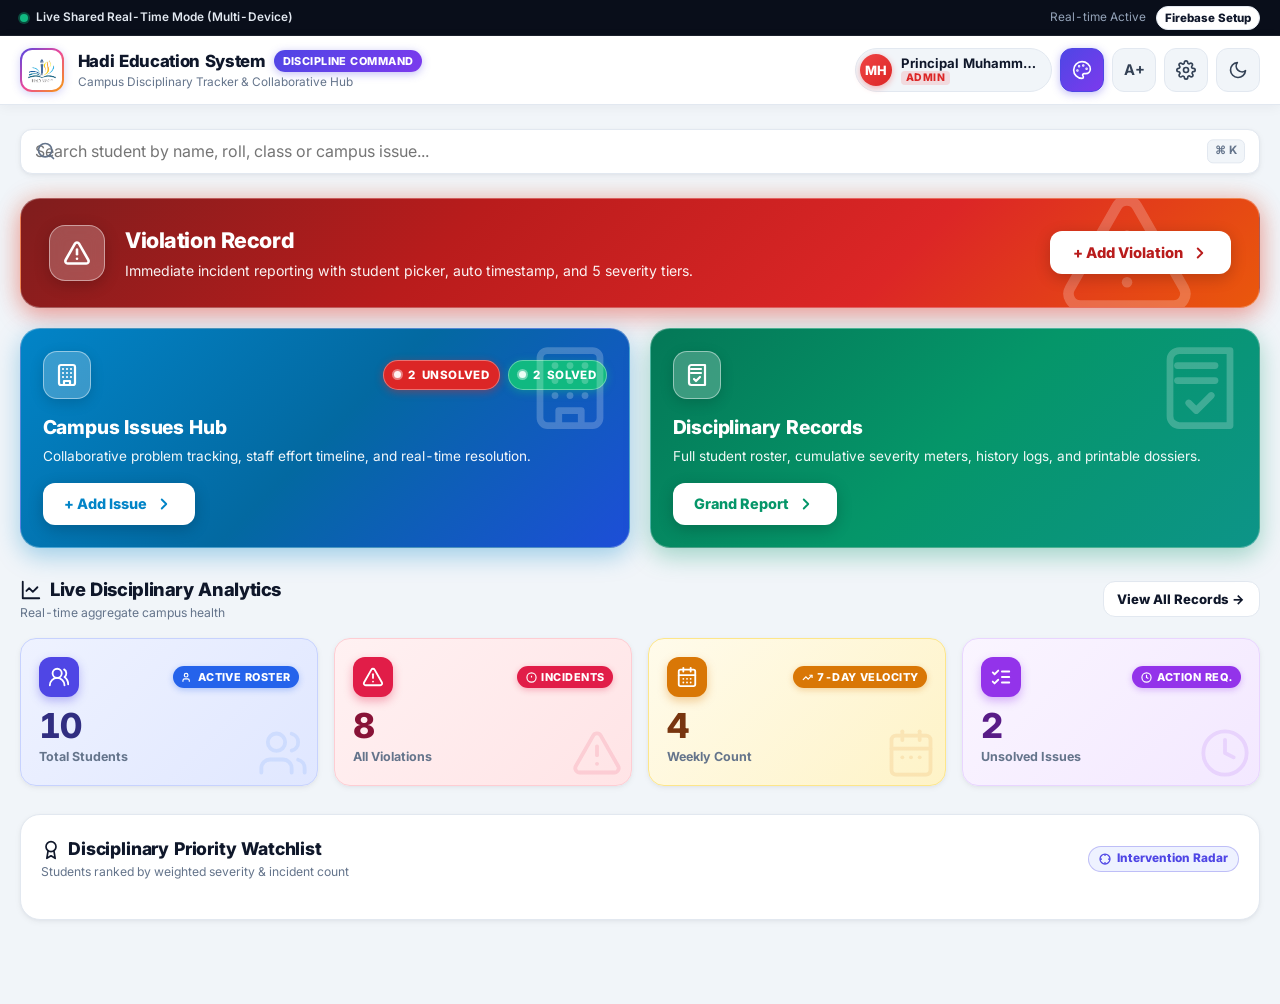
==== commit d6d350d4: "feat: pixel-perfect alignment of Violation Form matching reference image" ====
--- a/index.html
+++ b/index.html
@@ -20,7 +20,7 @@
   <link href="https://fonts.googleapis.com/css2?family=Inter:wght@400;500;600;700;800&display=swap" rel="stylesheet">
 
   <!-- Stylesheet -->
-  <link rel="stylesheet" href="assets/css/discipline.css?v=v30smoothwatermark">
+  <link rel="stylesheet" href="assets/css/discipline.css?v=v35perfectmatch">
 </head>
 <body>
 
@@ -310,13 +310,16 @@
       <!-- Curved Rectangular Violation Form Header Bar -->
       <div class="violation-form-header-bar">
         <div class="vf-header-content">
-          <div class="vf-header-icon-wrap">
-            <svg width="22" height="22" viewBox="0 0 24 24" fill="none" stroke="currentColor" stroke-width="2.4" stroke-linecap="round" stroke-linejoin="round">
-              <path d="m21.73 18-8-14a2 2 0 0 0-3.48 0l-8 14A2 2 0 0 0 4 21h16a2 2 0 0 0 1.73-3Z"/>
-              <line x1="12" y1="9" x2="12" y2="13"/>
-              <line x1="12" y1="17" x2="12.01" y2="17"/>
+          <div class="vf-header-emblem">
+            <svg width="34" height="40" viewBox="0 0 34 40" fill="none" xmlns="http://www.w3.org/2000/svg">
+              <path d="M17 2L3 7v12c0 10.5 6 17 14 19 8-2 14-8.5 14-19V7L17 2z" stroke="#FFFFFF" stroke-width="2" fill="rgba(255,255,255,0.08)"/>
+              <path d="M17 5.5L6 9.5v9.5c0 8.5 4.8 13.8 11 15.5 6.2-1.7 11-7 11-15.5V9.5L17 5.5z" stroke="#FFFFFF" stroke-width="1.2"/>
+              <path d="M17 11l-7 12h14L17 11z" stroke="#FFFFFF" stroke-width="1.8" stroke-linejoin="round" fill="rgba(255,255,255,0.12)"/>
+              <line x1="17" y1="15" x2="17" y2="18.5" stroke="#FFFFFF" stroke-width="2" stroke-linecap="round"/>
+              <circle cx="17" cy="20.8" r="1" fill="#FFFFFF"/>
             </svg>
           </div>
+          <div class="vf-header-divider"></div>
           <div class="vf-header-titles">
             <h3 class="vf-bar-title">Violation Form</h3>
             <span class="vf-bar-subtitle">Hadi Disciplinary Citation &amp; Misbehavior Dossier</span>
@@ -327,12 +330,14 @@
 
       <form id="add-violation-form">
         <div class="modal-body vf-modal-body">
-          <!-- Prominent Violation Hazard Mark Watermark in Form Body -->
+          <!-- Exact Center Watermark matching Header Shield & Warning Triangle -->
           <div class="vf-form-watermark" aria-hidden="true">
-            <svg viewBox="0 0 24 24" fill="none" stroke="currentColor" stroke-width="1.8" stroke-linecap="round" stroke-linejoin="round">
-              <path d="m21.73 18-8-14a2 2 0 0 0-3.48 0l-8 14A2 2 0 0 0 4 21h16a2 2 0 0 0 1.73-3Z" fill="currentColor" fill-opacity="0.10"/>
-              <line x1="12" y1="9" x2="12" y2="13" stroke-width="2.4"/>
-              <line x1="12" y1="17" x2="12.01" y2="17" stroke-width="3"/>
+            <svg viewBox="0 0 100 120" fill="none" xmlns="http://www.w3.org/2000/svg">
+              <path d="M50 4L10 18v36c0 28 17 46 40 52 23-6 40-24 40-52V18L50 4z" stroke="#EF4444" stroke-width="2.6" fill="rgba(239, 68, 68, 0.03)"/>
+              <path d="M50 14L18 25v29c0 22 14 36.5 32 41.5 18-5 32-19.5 32-41.5V25L50 14z" stroke="#EF4444" stroke-width="1.8"/>
+              <path d="M50 27L23 72h54L50 27z" stroke="#EF4444" stroke-width="3.2" stroke-linejoin="round" fill="rgba(255, 255, 255, 0.55)"/>
+              <line x1="50" y1="41" x2="50" y2="55" stroke="#FFFFFF" stroke-width="4.8" stroke-linecap="round"/>
+              <circle cx="50" cy="63.5" r="2.9" fill="#FFFFFF"/>
             </svg>
           </div>
 
@@ -347,7 +352,7 @@
             <!-- Student Name Section -->
             <div class="form-group vf-field-group">
               <div class="vf-field-bar">
-                <svg width="15" height="15" viewBox="0 0 24 24" fill="none" stroke="currentColor" stroke-width="2.2" stroke-linecap="round" stroke-linejoin="round"><path d="M19 21v-2a4 4 0 0 0-4-4H9a4 4 0 0 0-4 4v2"/><circle cx="12" cy="7" r="4"/></svg>
+                <svg width="15" height="15" viewBox="0 0 24 24" fill="none" stroke="#DC2626" stroke-width="2.2" stroke-linecap="round" stroke-linejoin="round"><path d="M19 21v-2a4 4 0 0 0-4-4H9a4 4 0 0 0-4 4v2"/><circle cx="12" cy="7" r="4"/></svg>
                 <label for="v-student-name" class="vf-field-label">Student Name *</label>
               </div>
               <div class="vf-input-wrap">
@@ -359,7 +364,7 @@
             <!-- Father Name Section (Optional) -->
             <div class="form-group vf-field-group">
               <div class="vf-field-bar">
-                <svg width="15" height="15" viewBox="0 0 24 24" fill="none" stroke="currentColor" stroke-width="2.2" stroke-linecap="round" stroke-linejoin="round"><path d="M16 21v-2a4 4 0 0 0-4-4H6a4 4 0 0 0-4 4v2"/><circle cx="9" cy="7" r="4"/><path d="M22 21v-2a4 4 0 0 0-3-3.87"/><path d="M16 3.13a4 4 0 0 1 0 7.75"/></svg>
+                <svg width="15" height="15" viewBox="0 0 24 24" fill="none" stroke="#DC2626" stroke-width="2.2" stroke-linecap="round" stroke-linejoin="round"><path d="M16 21v-2a4 4 0 0 0-4-4H6a4 4 0 0 0-4 4v2"/><circle cx="9" cy="7" r="4"/><path d="M22 21v-2a4 4 0 0 0-3-3.87"/><path d="M16 3.13a4 4 0 0 1 0 7.75"/></svg>
                 <label for="v-father-name" class="vf-field-label">Father Name <span class="vf-optional-label">(Optional)</span></label>
               </div>
               <div class="vf-input-wrap">
@@ -368,48 +373,52 @@
             </div>
           </div>
 
-          <!-- Row 2: Class Section (dropdown or manual type) & Parent Phone Number (Optional) -->
+          <!-- Row 2: Class Section (with Type Manually button) & Parent Phone Number (Optional) -->
           <div class="vf-row-2col">
-            <!-- Class Section (Dropdown with Manual Type Option) -->
+            <!-- Class Section -->
             <div class="form-group vf-field-group">
-              <div class="vf-field-bar" style="display: flex; align-items: center; justify-content: space-between;">
-                <div style="display: flex; align-items: center; gap: 0.4rem;">
-                  <svg width="15" height="15" viewBox="0 0 24 24" fill="none" stroke="currentColor" stroke-width="2.2" stroke-linecap="round" stroke-linejoin="round"><path d="M4 19.5v-15A2.5 2.5 0 0 1 6.5 2H20v20H6.5a2.5 2.5 0 0 1-2.5-2.5Z"/><path d="M6 6h10"/><path d="M6 10h10"/></svg>
+              <div class="vf-field-bar vf-class-header-bar">
+                <div class="vf-label-with-icon">
+                  <svg width="15" height="15" viewBox="0 0 24 24" fill="none" stroke="#DC2626" stroke-width="2.2" stroke-linecap="round" stroke-linejoin="round"><path d="M4 19.5v-15A2.5 2.5 0 0 1 6.5 2H20v20H6.5a2.5 2.5 0 0 1-2.5-2.5Z"/><path d="M6 6h10"/><path d="M6 10h10"/></svg>
                   <label for="v-class-select" class="vf-field-label">Class <span class="vf-optional-label">(Optional)</span></label>
                 </div>
-                <button type="button" id="v-class-mode-toggle" class="vf-mode-toggle-btn" title="Toggle between dropdown and manual typing">
-                  <span id="v-class-toggle-text">✏️ Type Manually</span>
+                <button type="button" id="btn-toggle-manual-class" class="vf-type-manual-pill">
+                  <span class="vf-pill-icon">✏️</span> Type Manually
                 </button>
               </div>
-              <div class="vf-input-wrap" id="v-class-dropdown-wrap">
-                <select id="v-class-select" class="form-control vf-select-bar">
-                  <option value="">-- Select Class --</option>
-                  <option value="6">6</option>
-                  <option value="7">7</option>
-                  <option value="8">8</option>
-                  <option value="pre9">pre9</option>
-                  <option value="pre9(Arts)">pre9(Arts)</option>
-                  <option value="9A">9A</option>
-                  <option value="9B">9B</option>
-                  <option value="9(Arts)">9(Arts)</option>
-                  <option value="10">10</option>
-                  <option value="10(arts)">10(arts)</option>
-                  <option value="11">11</option>
-                  <option value="11(arts)">11(arts)</option>
-                  <option value="12">12</option>
-                  <option value="12(arts)">12(arts)</option>
-                  <option value="__manual__">✏️ Other (Type Manually)...</option>
-                </select>
-              </div>
-              <div class="vf-input-wrap" id="v-class-manual-wrap" style="display: none;">
-                <input type="text" id="v-class-manual-input" class="form-control vf-input-bar" placeholder="Type class name (e.g. 10, 9A, 8)...">
+              <div class="vf-class-field-wrap">
+                <div class="vf-select-wrapper" id="v-class-select-box">
+                  <select id="v-class-select" class="form-control vf-input-bar vf-custom-select" aria-label="Select Class">
+                    <option value="">-- Select Class --</option>
+                    <option value="6">6</option>
+                    <option value="7">7</option>
+                    <option value="8">8</option>
+                    <option value="pre9">pre9</option>
+                    <option value="pre9(Arts)">pre9(Arts)</option>
+                    <option value="9A">9A</option>
+                    <option value="9B">9B</option>
+                    <option value="9(Arts)">9(Arts)</option>
+                    <option value="10">10</option>
+                    <option value="10(arts)">10(arts)</option>
+                    <option value="11">11</option>
+                    <option value="11(arts)">11(arts)</option>
+                    <option value="12">12</option>
+                    <option value="12(arts)">12(arts)</option>
+                  </select>
+                  <div class="vf-select-chevron" aria-hidden="true">
+                    <svg width="18" height="18" viewBox="0 0 24 24" fill="none" stroke="#DC2626" stroke-width="3" stroke-linecap="round" stroke-linejoin="round">
+                      <polyline points="6 9 12 15 18 9"></polyline>
+                    </svg>
+                  </div>
+                </div>
+                <input type="text" id="v-class-manual-input" class="form-control vf-input-bar vf-class-manual-input" placeholder="Type class name..." style="display: none;" autocomplete="off">
               </div>
             </div>
 
             <!-- Parent Phone Number Section (Optional) -->
             <div class="form-group vf-field-group">
               <div class="vf-field-bar">
-                <svg width="15" height="15" viewBox="0 0 24 24" fill="none" stroke="currentColor" stroke-width="2.2" stroke-linecap="round" stroke-linejoin="round"><path d="M22 16.92v3a2 2 0 0 1-2.18 2 19.79 19.79 0 0 1-8.63-3.07 19.5 19.5 0 0 1-6-6 19.79 19.79 0 0 1-3.07-8.67A2 2 0 0 1 4.11 2h3a2 2 0 0 1 2 1.72 12.84 12.84 0 0 0 .7 2.81 2 2 0 0 1-.45 2.11L8.09 9.91a16 16 0 0 0 6 6l1.27-1.27a2 2 0 0 1 2.11-.45 12.84 12.84 0 0 0 2.81.7A2 2 0 0 1 22 16.92z"/></svg>
+                <svg width="15" height="15" viewBox="0 0 24 24" fill="#DC2626" stroke="#DC2626" stroke-width="0.5"><path d="M22 16.92v3a2 2 0 0 1-2.18 2 19.79 19.79 0 0 1-8.63-3.07 19.5 19.5 0 0 1-6-6 19.79 19.79 0 0 1-3.07-8.67A2 2 0 0 1 4.11 2h3a2 2 0 0 1 2 1.72 12.84 12.84 0 0 0 .7 2.81 2 2 0 0 1-.45 2.11L8.09 9.91a16 16 0 0 0 6 6l1.27-1.27a2 2 0 0 1 2.11-.45 12.84 12.84 0 0 0 2.81.7A2 2 0 0 1 22 16.92z"/></svg>
                 <label for="v-parent-phone" class="vf-field-label">Parent Phone Num <span class="vf-optional-label">(Optional)</span></label>
               </div>
               <div class="vf-input-wrap">
@@ -421,10 +430,18 @@
           <!-- Row 3: Incident Date & Time (Automatic System Live) -->
           <div class="form-group vf-field-group">
             <div class="vf-field-bar">
-              <svg width="15" height="15" viewBox="0 0 24 24" fill="none" stroke="currentColor" stroke-width="2.2" stroke-linecap="round" stroke-linejoin="round"><circle cx="12" cy="12" r="10"/><polyline points="12 6 12 12 16 14"/></svg>
+              <svg width="15" height="15" viewBox="0 0 24 24" fill="none" stroke="#DC2626" stroke-width="2.2" stroke-linecap="round" stroke-linejoin="round"><circle cx="12" cy="12" r="10"/><polyline points="12 6 12 12 16 14"/></svg>
               <label for="v-date-time" class="vf-field-label">Incident Date &amp; Time (Automatic)</label>
             </div>
-            <div class="vf-input-wrap">
+            <div class="vf-input-wrap vf-datetime-box">
+              <div class="vf-cal-badge">
+                <svg width="18" height="18" viewBox="0 0 24 24" fill="none" stroke="#475569" stroke-width="2.2" stroke-linecap="round" stroke-linejoin="round">
+                  <rect x="3" y="4" width="18" height="18" rx="2" ry="2"/>
+                  <line x1="16" y1="2" x2="16" y2="6"/>
+                  <line x1="8" y1="2" x2="8" y2="6"/>
+                  <line x1="3" y1="10" x2="21" y2="10"/>
+                </svg>
+              </div>
               <input type="text" id="v-date-time" class="form-control vf-input-bar vf-date-input" readonly placeholder="Automatic system timestamp...">
             </div>
           </div>
@@ -432,59 +449,54 @@
           <!-- Row 4: Violation Details Section -->
           <div class="form-group vf-field-group">
             <div class="vf-field-bar">
-              <svg width="15" height="15" viewBox="0 0 24 24" fill="none" stroke="currentColor" stroke-width="2.2" stroke-linecap="round" stroke-linejoin="round"><path d="M14 2H6a2 2 0 0 0-2 2v16a2 2 0 0 0 2 2h12a2 2 0 0 0 2-2V8z"/><polyline points="14 2 14 8 20 8"/><line x1="16" y1="13" x2="8" y2="13"/><line x1="16" y1="17" x2="8" y2="17"/><polyline points="10 9 9 9 8 9"/></svg>
+              <svg width="15" height="15" viewBox="0 0 24 24" fill="none" stroke="#DC2626" stroke-width="2.2" stroke-linecap="round" stroke-linejoin="round"><path d="M14 2H6a2 2 0 0 0-2 2v16a2 2 0 0 0 2 2h12a2 2 0 0 0 2-2V8z"/><polyline points="14 2 14 8 20 8"/><line x1="16" y1="13" x2="8" y2="13"/><line x1="16" y1="17" x2="8" y2="17"/><polyline points="10 9 9 9 8 9"/></svg>
               <label for="violation-details-input" class="vf-field-label">Violation Details *</label>
             </div>
             <textarea id="violation-details-input" class="form-control vf-textarea-bar" rows="2" dir="auto" placeholder="Describe the violation incident details..." required></textarea>
             
             <div class="quick-tags vf-quick-tags">
-              <span class="form-helper" style="display: block; width: 100%; margin-bottom: 2px; font-weight: 700;">Tap quick infraction tag:</span>
-              <button type="button" class="tag-btn" data-tag="Late Arrival">Late Arrival</button>
-              <button type="button" class="tag-btn" data-tag="Uniform Violation">Uniform Violation</button>
-              <button type="button" class="tag-btn" data-tag="Disruptive Behavior">Disruptive Behavior</button>
-              <button type="button" class="tag-btn" data-tag="Fighting / Bullying">Fighting / Bullying</button>
-              <button type="button" class="tag-btn" data-tag="Mobile Phone in Class">Mobile Phone</button>
-              <button type="button" class="tag-btn" data-tag="Incomplete Homework">Incomplete Homework</button>
-              <button type="button" class="tag-btn" data-tag="Disrespect to Teacher">Disrespect</button>
-            </div>
-          </div>
-
-          <!-- Row 5: Severity Levels Section -->
+              <div class="vf-tags-label-row">
+                <svg width="15" height="15" viewBox="0 0 24 24" fill="none" stroke="#DC2626" stroke-width="2.2" stroke-linecap="round" stroke-linejoin="round"><path d="M12 2H2v10l9.29 9.29c.94.94 2.48.94 3.42 0l6.58-6.58c.94-.94.94-2.48 0-3.42L12 2Z"/><circle cx="7" cy="7" r=".5" fill="#DC2626"/></svg>
+                <span class="vf-tags-label">Tap quick infraction tag:</span>
+              </div>
+              <div class="vf-tags-flex">
+                <button type="button" class="tag-btn" data-tag="Late Arrival">Late Arrival</button>
+                <button type="button" class="tag-btn" data-tag="Uniform Violation">Uniform Violation</button>
+                <button type="button" class="tag-btn" data-tag="Disruptive Behavior">Disruptive Behavior</button>
+                <button type="button" class="tag-btn" data-tag="Fighting / Bullying">Fighting / Bullying</button>
+                <button type="button" class="tag-btn" data-tag="Mobile Phone">Mobile Phone</button>
+                <button type="button" class="tag-btn" data-tag="Incomplete Homework">Incomplete Homework</button>
+                <button type="button" class="tag-btn" data-tag="Disrespect">Disrespect</button>
+              </div>
+            </div>
+          </div>
+
+          <!-- Row 5: Severity Levels Section (Minimal, Elegant, No Icons) -->
           <div class="form-group vf-field-group" style="margin-bottom: 0.25rem;">
             <div class="vf-field-bar">
-              <svg width="15" height="15" viewBox="0 0 24 24" fill="none" stroke="currentColor" stroke-width="2.2" stroke-linecap="round" stroke-linejoin="round"><path d="m21.73 18-8-14a2 2 0 0 0-3.48 0l-8 14A2 2 0 0 0 4 21h16a2 2 0 0 0 1.73-3Z"/><line x1="12" y1="9" x2="12" y2="13"/><line x1="12" y1="17" x2="12.01" y2="17"/></svg>
+              <svg width="15" height="15" viewBox="0 0 24 24" fill="none" stroke="#DC2626" stroke-width="2.2" stroke-linecap="round" stroke-linejoin="round"><path d="m21.73 18-8-14a2 2 0 0 0-3.48 0l-8 14A2 2 0 0 0 4 21h16a2 2 0 0 0 1.73-3Z"/><line x1="12" y1="9" x2="12" y2="13"/><line x1="12" y1="17" x2="12.01" y2="17"/></svg>
               <label class="vf-field-label">Disciplinary Violation Level (Select One) *</label>
             </div>
             <div class="severity-selector vf-severity-selector">
               <button type="button" class="sev-btn btn-sev-low" data-sev="Low" aria-label="Low Severity (5 points)">
-                <span class="sev-icon">🟢</span>
                 <span class="sev-title">Low</span>
                 <span class="sev-points">+5 pts</span>
-                <span class="sev-check">✓</span>
               </button>
               <button type="button" class="sev-btn btn-sev-medium active" data-sev="Medium" aria-label="Medium Severity (12 points)">
-                <span class="sev-icon">🟡</span>
                 <span class="sev-title">Medium</span>
                 <span class="sev-points">+12 pts</span>
-                <span class="sev-check">✓</span>
               </button>
               <button type="button" class="sev-btn btn-sev-high" data-sev="High" aria-label="High Severity (25 points)">
-                <span class="sev-icon">🟠</span>
                 <span class="sev-title">High</span>
                 <span class="sev-points">+25 pts</span>
-                <span class="sev-check">✓</span>
               </button>
               <button type="button" class="sev-btn btn-sev-extreme" data-sev="Extreme" aria-label="Extreme Severity (45 points)">
-                <span class="sev-icon">🔴</span>
                 <span class="sev-title">Extreme</span>
                 <span class="sev-points">+45 pts</span>
-                <span class="sev-check">✓</span>
               </button>
               <button type="button" class="sev-btn btn-sev-ultra" data-sev="Ultra" aria-label="Ultra Severity (75 points)">
-                <span class="sev-icon">🟣</span>
                 <span class="sev-title">Ultra</span>
                 <span class="sev-points">+75 pts</span>
-                <span class="sev-check">✓</span>
               </button>
             </div>
           </div>
@@ -1059,9 +1071,9 @@
   <div id="toast-container" class="toast-container"></div>
 
   <!-- Scripts: Firebase Config, Auth System & Collaborative Application -->
-  <script src="assets/js/firebase-config.js?v=v30smoothwatermark"></script>
-  <script src="assets/js/discipline-auth.js?v=v30smoothwatermark"></script>
-  <script src="assets/js/discipline-app.js?v=v30smoothwatermark"></script>
+  <script src="assets/js/firebase-config.js?v=v33masterform"></script>
+  <script src="assets/js/discipline-auth.js?v=v33masterform"></script>
+  <script src="assets/js/discipline-app.js?v=v35perfectmatch"></script>
 
   <!-- Service Worker Registration for Instant Launch & Offline Mode -->
   <script>
--- a/assets/css/discipline.css
+++ b/assets/css/discipline.css
@@ -3311,17 +3311,19 @@
 
 #add-violation-modal .violation-form-dialog {
   width: 95% !important;
-  max-width: 580px !important;
-  max-height: calc(100dvh - 24px) !important;
+  max-width: 610px !important;
+  max-height: calc(100dvh - 20px) !important;
   height: auto !important;
-  border-radius: 20px !important;
+  border-radius: 24px !important;
+  background: #FFFFFF !important;
+  border: 2px solid #E11D48 !important;
+  box-shadow: 0 0 0 1px rgba(225, 29, 72, 0.45), 0 24px 65px rgba(0, 0, 0, 0.45) !important;
   display: flex !important;
   flex-direction: column !important;
   overflow: hidden !important;
   margin: auto !important;
   position: relative !important;
   animation: modalPopSpring 0.28s cubic-bezier(0.175, 0.885, 0.32, 1.15) !important;
-  box-shadow: 0 12px 36px rgba(0, 0, 0, 0.32), 0 0 0 1px rgba(220, 38, 38, 0.25) !important;
   transform: translateZ(0);
   -webkit-transform: translateZ(0);
   backface-visibility: hidden;
@@ -3338,55 +3340,39 @@
 }
 
 .violation-form-dialog {
-  max-width: 580px;
-  max-height: calc(100dvh - 24px);
-  background: linear-gradient(180deg, #FFF9F9 0%, #FFFFFF 100%);
-  border: 2px solid rgba(220, 38, 38, 0.4);
-  box-shadow: 0 14px 40px -10px rgba(220, 38, 38, 0.22), 0 0 1px rgba(220, 38, 38, 0.5);
+  max-width: 610px;
+  max-height: calc(100dvh - 20px);
+  background: #FFFFFF;
+  border: 2px solid #E11D48;
+  box-shadow: 0 0 0 1px rgba(225, 29, 72, 0.45), 0 24px 65px rgba(0, 0, 0, 0.45);
   position: relative;
   display: flex;
   flex-direction: column;
 }
 
 [data-theme="dark"] .violation-form-dialog {
-  background: linear-gradient(180deg, #1C0F12 0%, #111827 100%);
-  border: 2px solid rgba(239, 68, 68, 0.5);
-  box-shadow: 0 14px 40px -10px rgba(220, 38, 38, 0.35);
+  background: #111827;
+  border: 2px solid rgba(239, 68, 68, 0.6);
+  box-shadow: 0 0 0 1px rgba(239, 68, 68, 0.4), 0 24px 65px rgba(0, 0, 0, 0.6);
 }
 
 /* Centered High-Visibility Watermark of Violation Hazard Sign in Form */
 .violation-form-dialog::before {
-  content: '';
-  position: absolute;
-  left: 50%;
-  top: 52%;
-  transform: translate(-50%, -50%);
-  width: 270px;
-  height: 270px;
-  background-image: url("data:image/svg+xml,%3Csvg xmlns='http://www.w3.org/2000/svg' viewBox='0 0 24 24' fill='%23DC2626' fill-opacity='0.11' stroke='%23DC2626' stroke-width='1.75' stroke-linecap='round' stroke-linejoin='round'%3E%3Cpath d='m21.73 18-8-14a2 2 0 0 0-3.48 0l-8 14A2 2 0 0 0 4 21h16a2 2 0 0 0 1.73-3Z'/%3E%3Cline x1='12' y1='9' x2='12' y2='13' stroke='%23DC2626' stroke-width='2.4'/%3E%3Cline x1='12' y1='17' x2='12.01' y2='17' stroke='%23DC2626' stroke-width='3'/%3E%3C/svg%3E");
-  background-repeat: no-repeat;
-  background-position: center;
-  background-size: contain;
-  opacity: 0.16;
-  pointer-events: none;
-  z-index: 0;
-}
-
-[data-theme="dark"] .violation-form-dialog::before {
-  opacity: 0.22;
-  background-image: url("data:image/svg+xml,%3Csvg xmlns='http://www.w3.org/2000/svg' viewBox='0 0 24 24' fill='%23EF4444' fill-opacity='0.14' stroke='%23EF4444' stroke-width='1.75' stroke-linecap='round' stroke-linejoin='round'%3E%3Cpath d='m21.73 18-8-14a2 2 0 0 0-3.48 0l-8 14A2 2 0 0 0 4 21h16a2 2 0 0 0 1.73-3Z'/%3E%3Cline x1='12' y1='9' x2='12' y2='13' stroke='%23EF4444' stroke-width='2.4'/%3E%3Cline x1='12' y1='17' x2='12.01' y2='17' stroke='%23EF4444' stroke-width='3'/%3E%3C/svg%3E");
-}
-
-/* Explicit In-DOM Form Body Watermark */
+  display: none !important;
+}
+
+/* Explicit In-DOM Form Body Watermark: Reusing Header Warning Hazard Emblem, Perfectly Centered */
 .vf-form-watermark {
   position: absolute;
   left: 50%;
-  top: 52%;
+  top: 50%;
   transform: translate(-50%, -50%);
-  width: 250px;
-  height: 250px;
-  color: #DC2626;
-  opacity: 0.14;
+  width: 320px;
+  height: 380px;
+  max-width: 75%;
+  max-height: 75%;
+  color: #EF4444;
+  opacity: 0.30 !important;
   pointer-events: none;
   z-index: 0;
   display: flex;
@@ -3402,19 +3388,20 @@
 
 [data-theme="dark"] .vf-form-watermark {
   color: #EF4444;
-  opacity: 0.20;
+  opacity: 0.25 !important;
 }
 
 /* Curved Rectangular Violation Form Header Bar */
 .violation-form-header-bar {
-  margin: 0.75rem 0.75rem 0 0.75rem;
-  border-radius: 12px;
-  background: linear-gradient(135deg, #DC2626 0%, #B91C1C 55%, #991B1B 100%);
-  padding: 0.75rem 1rem;
+  margin: 10px 10px 0 10px;
+  border-radius: 16px;
+  background: linear-gradient(180deg, #D71921 0%, #B9121A 48%, #8E0A11 100%) !important;
+  border: 1px solid rgba(255, 255, 255, 0.25);
+  padding: 0.82rem 1.15rem;
   display: flex;
   align-items: center;
   justify-content: space-between;
-  box-shadow: 0 6px 18px rgba(220, 38, 38, 0.32);
+  box-shadow: 0 4px 18px rgba(185, 18, 26, 0.42);
   color: #FFFFFF;
   position: relative;
   z-index: 1;
@@ -3424,63 +3411,91 @@
 .vf-header-content {
   display: flex;
   align-items: center;
-  gap: 0.75rem;
-}
-
-.vf-header-icon-wrap {
-  width: 38px;
-  height: 38px;
-  border-radius: 10px;
-  background: rgba(255, 255, 255, 0.18);
+  gap: 0;
+  flex: 1;
+  min-width: 0;
+}
+
+.vf-header-emblem {
   display: flex;
   align-items: center;
   justify-content: center;
   flex-shrink: 0;
-  border: 1px solid rgba(255, 255, 255, 0.3);
-  box-shadow: inset 0 1px 2px rgba(255, 255, 255, 0.2);
+}
+
+.vf-header-emblem svg {
+  display: block;
+  width: 32px;
+  height: 38px;
+  filter: drop-shadow(0 2px 4px rgba(0, 0, 0, 0.25));
+}
+
+.vf-header-divider {
+  width: 1.5px;
+  height: 34px;
+  background: rgba(255, 255, 255, 0.45);
+  margin: 0 0.85rem 0 0.65rem;
+  flex-shrink: 0;
 }
 
 .vf-header-titles {
   display: flex;
   flex-direction: column;
-  gap: 0.05rem;
+  gap: 0.1rem;
+  min-width: 0;
 }
 
 .vf-bar-title {
-  font-size: 1.15rem;
-  font-weight: 900;
+  font-size: 1.35rem;
+  font-weight: 800;
   letter-spacing: -0.01em;
   color: #FFFFFF;
   margin: 0;
-  line-height: 1.2;
+  line-height: 1.15;
 }
 
 .vf-bar-subtitle {
-  font-size: 0.74rem;
-  color: rgba(255, 255, 255, 0.88);
-  font-weight: 600;
+  font-size: 0.76rem;
+  color: rgba(255, 255, 255, 0.95);
+  font-weight: 500;
   letter-spacing: 0.01em;
-}
-
+  white-space: nowrap;
+  overflow: hidden;
+  text-overflow: ellipsis;
+}
+
+/* Close Button on PC */
 .vf-close-btn {
-  width: 30px;
-  height: 30px;
+  width: 32px;
+  height: 32px;
   border-radius: 50%;
-  background: rgba(255, 255, 255, 0.16);
-  border: 1px solid rgba(255, 255, 255, 0.25);
+  background: rgba(0, 0, 0, 0.22);
+  border: 1.5px solid rgba(255, 255, 255, 0.35);
   color: #FFFFFF;
-  font-size: 1.25rem;
+  font-size: 1.4rem;
+  font-weight: 300;
   line-height: 1;
   display: flex;
   align-items: center;
   justify-content: center;
   cursor: pointer;
   transition: all 0.15s ease;
+  flex-shrink: 0;
 }
 
 .vf-close-btn:hover {
-  background: rgba(255, 255, 255, 0.32);
-  transform: scale(1.05);
+  background: rgba(0, 0, 0, 0.38);
+  transform: scale(1.06);
+}
+
+/* Remove cross sign on mobile, keep on PC */
+@media (max-width: 768px) {
+  .violation-form-header-bar .vf-close-btn {
+    display: none !important;
+  }
+  .vf-bar-subtitle {
+    white-space: normal;
+  }
 }
 
 .vf-modal-body {
@@ -3529,7 +3544,7 @@
   margin-bottom: 0.1rem;
 }
 
-@media (max-width: 540px) {
+@media (max-width: 640px) {
   .vf-row-2col {
     display: flex;
     flex-direction: column;
@@ -3611,71 +3626,148 @@
 }
 
 .vf-input-bar,
-.vf-select-bar,
 .vf-textarea-bar {
   width: 100%;
   border-radius: 10px;
   padding: 0.58rem 0.85rem;
-  font-size: 0.86rem;
-  font-weight: 600;
-  border: 1.5px solid var(--border-color);
-  background: rgba(255, 255, 255, 0.90);
-  color: var(--text-primary);
+  font-size: 0.88rem;
+  font-weight: 500;
+  border: 1.5px solid #CBD5E1;
+  background: #FFFFFF;
+  color: #0F172A;
   transition: border-color 0.15s ease, box-shadow 0.15s ease, background 0.15s ease;
   position: relative;
   z-index: 1;
 }
 
+.vf-input-bar::placeholder,
+.vf-textarea-bar::placeholder {
+  color: #94A3B8;
+  font-weight: 400;
+}
+
 [data-theme="dark"] .vf-input-bar,
-[data-theme="dark"] .vf-select-bar,
 [data-theme="dark"] .vf-textarea-bar {
-  background: rgba(17, 24, 39, 0.90);
-}
-
-.vf-select-bar {
-  appearance: none;
-  -webkit-appearance: none;
-  -moz-appearance: none;
-  background-image: url("data:image/svg+xml,%3Csvg xmlns='http://www.w3.org/2000/svg' width='16' height='16' viewBox='0 0 24 24' fill='none' stroke='%23DC2626' stroke-width='2.5' stroke-linecap='round' stroke-linejoin='round'%3E%3Cpath d='m6 9 6 6 6-6'/%3E%3C/svg%3E");
-  background-repeat: no-repeat;
-  background-position: right 0.75rem center;
-  background-size: 16px;
-  padding-right: 2.2rem;
+  background: rgba(17, 24, 39, 0.95);
+  border-color: #334155;
+  color: #F8FAFC;
+}
+
+[data-theme="dark"] .vf-input-bar::placeholder,
+[data-theme="dark"] .vf-textarea-bar::placeholder {
+  color: #64748B;
+}
+
+/* Class Header with Type Manually pill button */
+.vf-class-header-bar {
+  display: flex;
+  align-items: center;
+  justify-content: space-between;
+  width: 100%;
+}
+
+.vf-label-with-icon {
+  display: flex;
+  align-items: center;
+  gap: 0.4rem;
+}
+
+.vf-type-manual-pill {
+  display: inline-flex;
+  align-items: center;
+  gap: 0.25rem;
+  background: #FEE2E2;
+  border: 1px solid #FCA5A5;
+  color: #991B1B;
+  border-radius: 9999px;
+  padding: 0.18rem 0.65rem;
+  font-size: 0.72rem;
+  font-weight: 700;
   cursor: pointer;
-}
-
-.vf-mode-toggle-btn {
-  background: rgba(220, 38, 38, 0.08);
-  border: 1px solid rgba(220, 38, 38, 0.28);
-  color: #DC2626;
-  font-size: 0.68rem;
-  font-weight: 700;
-  padding: 1px 7px;
-  border-radius: 6px;
+  line-height: 1.2;
+  transition: all 0.15s ease;
+  user-select: none;
+}
+
+.vf-type-manual-pill:hover {
+  background: #FECACA;
+  border-color: #F87171;
+  color: #7F1D1D;
+  transform: translateY(-1px);
+}
+
+[data-theme="dark"] .vf-type-manual-pill {
+  background: rgba(220, 38, 38, 0.2);
+  border-color: rgba(239, 68, 68, 0.4);
+  color: #FCA5A5;
+}
+
+.vf-class-field-wrap {
+  position: relative;
+  width: 100%;
+}
+
+.vf-select-wrapper {
+  position: relative;
+  width: 100%;
+}
+
+.vf-custom-select,
+select#v-class-select {
+  width: 100%;
+  -webkit-appearance: none !important;
+  -moz-appearance: none !important;
+  appearance: none !important;
+  background-image: none !important;
+  background-color: #FFFFFF !important;
+  padding-right: 2.5rem !important;
   cursor: pointer;
-  transition: all 0.15s ease;
-  line-height: 1.4;
-  margin-left: auto;
-}
-
-.vf-mode-toggle-btn:hover {
-  background: #DC2626;
-  color: #FFFFFF;
-}
-
-[data-theme="dark"] .vf-mode-toggle-btn {
-  background: rgba(239, 68, 68, 0.16);
-  border-color: rgba(239, 68, 68, 0.38);
-  color: #F87171;
-}
-
-[data-theme="dark"] .vf-mode-toggle-btn:hover {
-  background: #EF4444;
-  color: #FFFFFF;
+  border: 1.5px solid #CBD5E1 !important;
+  border-radius: 10px !important;
+  padding: 0.58rem 0.85rem !important;
+  font-size: 0.88rem !important;
+  font-weight: 600 !important;
+  color: #0F172A !important;
+  transition: border-color 0.15s ease, box-shadow 0.15s ease;
+}
+
+select#v-class-select::-ms-expand {
+  display: none !important;
+}
+
+[data-theme="dark"] .vf-custom-select,
+[data-theme="dark"] select#v-class-select {
+  background-color: #1E293B !important;
+  border-color: #334155 !important;
+  color: #F8FAFC !important;
+}
+
+.vf-select-chevron {
+  position: absolute;
+  right: 14px;
+  top: 50%;
+  transform: translateY(-50%);
+  pointer-events: none;
+  display: flex;
+  align-items: center;
+  justify-content: center;
+  z-index: 2;
+}
+
+.vf-select-chevron svg {
+  stroke: #DC2626 !important;
+  width: 18px;
+  height: 18px;
+  display: block;
+}
+
+.vf-class-manual-input {
+  width: 100%;
 }
 
 .vf-input-bar:focus,
 .vf-select-bar:focus,
+.vf-custom-select:focus,
 .vf-textarea-bar:focus {
   border-color: #DC2626;
   box-shadow: 0 0 0 3px rgba(220, 38, 38, 0.18);
@@ -3692,63 +3784,323 @@
   100% { border-color: var(--border-color); box-shadow: none; }
 }
 
-.vf-inline-badge-btn {
+/* Incident Date & Time bar with slate calendar icon */
+.vf-datetime-box {
+  position: relative;
+  display: flex;
+  align-items: center;
+  width: 100%;
+}
+
+.vf-cal-badge {
   position: absolute;
-  right: 6px;
+  left: 12px;
   top: 50%;
   transform: translateY(-50%);
-  background: var(--bg-surface-alt);
-  border: 1px solid var(--border-color);
-  color: var(--brand-primary);
-  font-size: 0.72rem;
-  font-weight: 800;
-  padding: 3px 8px;
-  border-radius: 8px;
+  z-index: 2;
+  pointer-events: none;
+  display: flex;
+  align-items: center;
+  justify-content: center;
+  color: #475569;
+}
+
+.vf-datetime-box .vf-date-input {
+  padding-left: 2.6rem !important;
+  background: #F8FAFC !important;
+  color: #0F172A !important;
+  font-size: 0.9rem !important;
+  font-weight: 700 !important;
+  border: 1.5px solid #CBD5E1 !important;
+  letter-spacing: -0.01em;
+}
+
+[data-theme="dark"] .vf-datetime-box .vf-date-input {
+  background: #1E293B !important;
+  color: #F8FAFC !important;
+  border-color: #334155 !important;
+}
+
+[data-theme="dark"] .vf-cal-badge {
+  color: #94A3B8;
+}
+
+/* Quick Infraction Tags */
+.vf-quick-tags {
+  margin-top: 0.45rem;
+}
+
+.vf-tags-label-row {
+  display: flex;
+  align-items: center;
+  gap: 0.4rem;
+  margin-bottom: 0.35rem;
+}
+
+.vf-tags-label {
+  font-size: 0.8rem;
+  font-weight: 800;
+  color: #0F172A;
+}
+
+[data-theme="dark"] .vf-tags-label {
+  color: #F8FAFC;
+}
+
+.vf-tags-flex {
+  display: flex;
+  flex-wrap: wrap;
+  gap: 0.4rem;
+}
+
+.vf-tags-flex .tag-btn {
+  background: #FFFFFF;
+  border: 1.5px solid #CBD5E1;
+  border-radius: 9999px;
+  padding: 0.3rem 0.75rem;
+  font-size: 0.78rem;
+  font-weight: 600;
+  color: #1E293B;
   cursor: pointer;
   transition: all 0.15s ease;
-}
-
-.vf-inline-badge-btn:hover {
-  background: var(--brand-primary-light);
-  border-color: var(--brand-primary-border);
-}
-
-.vf-date-input {
-  background: var(--bg-surface-alt);
-  color: var(--text-secondary);
-  font-weight: 700;
-  cursor: default;
-}
-
-.vf-quick-tags {
+  box-shadow: 0 1px 2px rgba(0, 0, 0, 0.03);
+}
+
+.vf-tags-flex .tag-btn:hover {
+  background: #FEE2E2;
+  border-color: #F87171;
+  color: #991B1B;
+  transform: translateY(-1px);
+}
+
+.vf-tags-flex .tag-btn:active {
+  transform: translateY(0);
+}
+
+[data-theme="dark"] .vf-tags-flex .tag-btn {
+  background: #1E293B;
+  border-color: #334155;
+  color: #E2E8F0;
+}
+
+[data-theme="dark"] .vf-tags-flex .tag-btn:hover {
+  background: rgba(220, 38, 38, 0.2);
+  border-color: rgba(239, 68, 68, 0.4);
+  color: #FCA5A5;
+}
+
+/* ==========================================================================
+   Clean, Minimal & Professional 5-Severity Selector (No icons, No checkmarks)
+   ========================================================================== */
+.vf-severity-selector {
+  display: grid;
+  grid-template-columns: repeat(5, 1fr);
+  gap: 0.45rem;
+  width: 100%;
   margin-top: 0.35rem;
 }
 
-/* Enhanced Severity Selector */
-.vf-severity-selector {
-  gap: 0.4rem;
-}
-
 .vf-severity-selector .sev-btn {
-  border-radius: 10px;
-  padding: 0.45rem 0.15rem;
-  min-height: 48px;
-  border-width: 2px;
-}
-
-.vf-severity-selector .sev-icon {
-  font-size: 0.82rem;
-  line-height: 1;
+  display: flex !important;
+  flex-direction: column !important;
+  align-items: center !important;
+  justify-content: center !important;
+  gap: 0.18rem !important;
+  padding: 0.55rem 0.25rem !important;
+  min-height: 52px !important;
+  border-radius: 9px !important;
+  border: 1.5px solid transparent !important;
+  cursor: pointer !important;
+  transition: all 0.16s ease !important;
+  text-align: center !important;
+  position: relative !important;
+  box-shadow: none !important;
+}
+
+.vf-severity-selector .sev-icon,
+.vf-severity-selector .sev-check {
+  display: none !important;
 }
 
 .vf-severity-selector .sev-title {
-  font-size: 0.78rem;
-  font-weight: 800;
-}
-
-.vf-severity-selector .sev-btn.active {
-  box-shadow: 0 0 0 2px var(--bg-surface), 0 0 0 4px currentColor, 0 6px 14px rgba(0, 0, 0, 0.22);
-  transform: translateY(-2px);
+  font-size: 0.84rem !important;
+  font-weight: 700 !important;
+  line-height: 1.2 !important;
+}
+
+.vf-severity-selector .sev-points {
+  font-size: 0.72rem !important;
+  font-weight: 600 !important;
+  opacity: 0.88 !important;
+  line-height: 1.2 !important;
+}
+
+/* 1. Low: Soft Green */
+.vf-severity-selector .btn-sev-low {
+  background: #ECFDF5 !important;
+  border-color: #10B981 !important;
+  color: #065F46 !important;
+}
+.vf-severity-selector .btn-sev-low:hover {
+  background: #D1FAE5 !important;
+  border-color: #059669 !important;
+}
+.vf-severity-selector .btn-sev-low.active {
+  background: #D1FAE5 !important;
+  border-color: #059669 !important;
+  box-shadow: 0 0 0 2px rgba(5, 150, 105, 0.35) !important;
+  font-weight: 800 !important;
+}
+.vf-severity-selector .btn-sev-low .sev-points {
+  color: #059669 !important;
+}
+
+/* 2. Medium: Warm Golden Yellow (Default Selected in Reference Image) */
+.vf-severity-selector .btn-sev-medium {
+  background: #FEF9C3 !important;
+  border-color: #F59E0B !important;
+  color: #78350F !important;
+}
+.vf-severity-selector .btn-sev-medium:hover {
+  background: #FEF08A !important;
+  border-color: #D97706 !important;
+}
+.vf-severity-selector .btn-sev-medium.active {
+  background: #FEF08A !important;
+  border: 2px solid #D97706 !important;
+  box-shadow: 0 0 0 3px rgba(217, 119, 6, 0.45) !important;
+  font-weight: 800 !important;
+  color: #78350F !important;
+}
+.vf-severity-selector .btn-sev-medium .sev-points {
+  color: #B45309 !important;
+}
+
+/* 3. High: Soft Orange */
+.vf-severity-selector .btn-sev-high {
+  background: #FFEDD5 !important;
+  border-color: #FB923C !important;
+  color: #9A3412 !important;
+}
+.vf-severity-selector .btn-sev-high:hover {
+  background: #FED7AA !important;
+  border-color: #EA580C !important;
+}
+.vf-severity-selector .btn-sev-high.active {
+  background: #FED7AA !important;
+  border-color: #EA580C !important;
+  box-shadow: 0 0 0 2px rgba(234, 88, 12, 0.35) !important;
+  font-weight: 800 !important;
+}
+.vf-severity-selector .btn-sev-high .sev-points {
+  color: #EA580C !important;
+}
+
+/* 4. Extreme: Soft Red/Pink */
+.vf-severity-selector .btn-sev-extreme {
+  background: #FFE4E6 !important;
+  border-color: #F43F5E !important;
+  color: #9F1239 !important;
+}
+.vf-severity-selector .btn-sev-extreme:hover {
+  background: #FECDD3 !important;
+  border-color: #E11D48 !important;
+}
+.vf-severity-selector .btn-sev-extreme.active {
+  background: #FECDD3 !important;
+  border-color: #E11D48 !important;
+  box-shadow: 0 0 0 2px rgba(225, 29, 72, 0.35) !important;
+  font-weight: 800 !important;
+}
+.vf-severity-selector .btn-sev-extreme .sev-points {
+  color: #E11D48 !important;
+}
+
+/* 5. Ultra: Deep Ruby / Wine Red */
+.vf-severity-selector .btn-sev-ultra {
+  background: #831843 !important;
+  border-color: #9D174D !important;
+  color: #FFFFFF !important;
+}
+.vf-severity-selector .btn-sev-ultra:hover {
+  background: #701A39 !important;
+  border-color: #BE185D !important;
+}
+.vf-severity-selector .btn-sev-ultra.active {
+  background: #701A39 !important;
+  border-color: #BE185D !important;
+  box-shadow: 0 0 0 2px rgba(190, 24, 93, 0.45) !important;
+  font-weight: 800 !important;
+}
+.vf-severity-selector .btn-sev-ultra .sev-points {
+  color: #FCE7F3 !important;
+}
+
+/* Dark theme overrides for severity cards */
+[data-theme="dark"] .vf-severity-selector .btn-sev-low {
+  background: rgba(6, 95, 70, 0.25) !important;
+  border-color: rgba(16, 185, 129, 0.35) !important;
+  color: #6EE7B7 !important;
+}
+[data-theme="dark"] .vf-severity-selector .btn-sev-low.active {
+  background: rgba(6, 95, 70, 0.45) !important;
+  border-color: #10B981 !important;
+  box-shadow: 0 0 0 2px rgba(16, 185, 129, 0.35) !important;
+}
+
+[data-theme="dark"] .vf-severity-selector .btn-sev-medium {
+  background: rgba(133, 77, 14, 0.25) !important;
+  border-color: rgba(245, 158, 11, 0.35) !important;
+  color: #FCD34D !important;
+}
+[data-theme="dark"] .vf-severity-selector .btn-sev-medium.active {
+  background: rgba(133, 77, 14, 0.45) !important;
+  border-color: #F59E0B !important;
+  box-shadow: 0 0 0 2px rgba(245, 158, 11, 0.35) !important;
+}
+
+[data-theme="dark"] .vf-severity-selector .btn-sev-high {
+  background: rgba(154, 52, 18, 0.25) !important;
+  border-color: rgba(249, 115, 22, 0.35) !important;
+  color: #FDBA74 !important;
+}
+[data-theme="dark"] .vf-severity-selector .btn-sev-high.active {
+  background: rgba(154, 52, 18, 0.45) !important;
+  border-color: #F97316 !important;
+  box-shadow: 0 0 0 2px rgba(249, 115, 22, 0.35) !important;
+}
+
+[data-theme="dark"] .vf-severity-selector .btn-sev-extreme {
+  background: rgba(153, 27, 27, 0.25) !important;
+  border-color: rgba(239, 68, 68, 0.35) !important;
+  color: #FCA5A5 !important;
+}
+[data-theme="dark"] .vf-severity-selector .btn-sev-extreme.active {
+  background: rgba(153, 27, 27, 0.45) !important;
+  border-color: #EF4444 !important;
+  box-shadow: 0 0 0 2px rgba(239, 68, 68, 0.35) !important;
+}
+
+[data-theme="dark"] .vf-severity-selector .btn-sev-ultra {
+  background: rgba(131, 24, 67, 0.4) !important;
+  border-color: rgba(190, 24, 93, 0.4) !important;
+  color: #FCE7F3 !important;
+}
+[data-theme="dark"] .vf-severity-selector .btn-sev-ultra.active {
+  background: rgba(131, 24, 67, 0.7) !important;
+  border-color: #F43F5E !important;
+  box-shadow: 0 0 0 2px rgba(244, 63, 94, 0.4) !important;
+}
+
+/* Mobile: Responsive 2-column grid, with Ultra spanning full width */
+@media (max-width: 580px) {
+  .vf-severity-selector {
+    grid-template-columns: repeat(2, 1fr) !important;
+    gap: 0.45rem !important;
+  }
+  .vf-severity-selector .btn-sev-ultra {
+    grid-column: span 2 !important;
+  }
 }
 
 /* Dynamic Colored Violation Level Box */
@@ -3910,28 +4262,58 @@
 }
 
 .vf-modal-footer {
-  padding: 0.85rem 1.15rem;
-  border-top: 1px solid var(--border-color);
-  background: var(--bg-surface-alt);
+  padding: 0.65rem 1.15rem 1.15rem 1.15rem;
+  border-top: none !important;
+  background: transparent !important;
   display: flex;
   align-items: center;
   justify-content: flex-end;
-  gap: 0.75rem;
+  gap: 0.85rem;
   position: relative;
   z-index: 1;
+}
+
+.vf-cancel-btn {
+  background: #FFFFFF !important;
+  border: 1.5px solid #CBD5E1 !important;
+  color: #0F172A !important;
+  font-weight: 700 !important;
+  border-radius: 12px !important;
+  padding: 0.65rem 1.4rem !important;
+  box-shadow: 0 1px 2px rgba(0, 0, 0, 0.04) !important;
+  transition: all 0.15s ease !important;
+  display: inline-flex !important;
+  align-items: center !important;
+  justify-content: center !important;
+  cursor: pointer !important;
+}
+
+.vf-cancel-btn:hover {
+  background: #F1F5F9 !important;
+  border-color: #94A3B8 !important;
+  color: #0F172A !important;
+}
+
+[data-theme="dark"] .vf-cancel-btn {
+  background: #1E293B !important;
+  border-color: #475569 !important;
+  color: #F8FAFC !important;
 }
 
 .vf-submit-btn {
   background: linear-gradient(135deg, #DC2626 0%, #B91C1C 100%) !important;
   color: #FFFFFF !important;
-  font-weight: 800;
-  box-shadow: 0 4px 14px rgba(220, 38, 38, 0.35);
-  border: none;
-  padding: 0.65rem 1.2rem;
-  border-radius: var(--radius-control);
-  display: inline-flex;
-  align-items: center;
-  gap: 0.45rem;
+  font-weight: 700 !important;
+  border-radius: 12px !important;
+  padding: 0.65rem 1.4rem !important;
+  border: none !important;
+  box-shadow: 0 4px 14px rgba(220, 38, 38, 0.35) !important;
+  display: inline-flex !important;
+  align-items: center !important;
+  justify-content: center !important;
+  gap: 0.45rem !important;
+  cursor: pointer !important;
+  transition: all 0.15s ease !important;
 }
 
 .vf-submit-btn:hover {
@@ -3939,3 +4321,19 @@
   box-shadow: 0 6px 18px rgba(220, 38, 38, 0.45);
   transform: translateY(-1px);
 }
+
+@media (max-width: 580px) {
+  .vf-modal-footer {
+    padding: 0.75rem 1rem;
+    gap: 0.5rem;
+  }
+  .vf-cancel-btn {
+    flex: 1;
+    min-height: 42px;
+  }
+  .vf-submit-btn {
+    flex: 2;
+    min-height: 42px;
+    justify-content: center;
+  }
+}
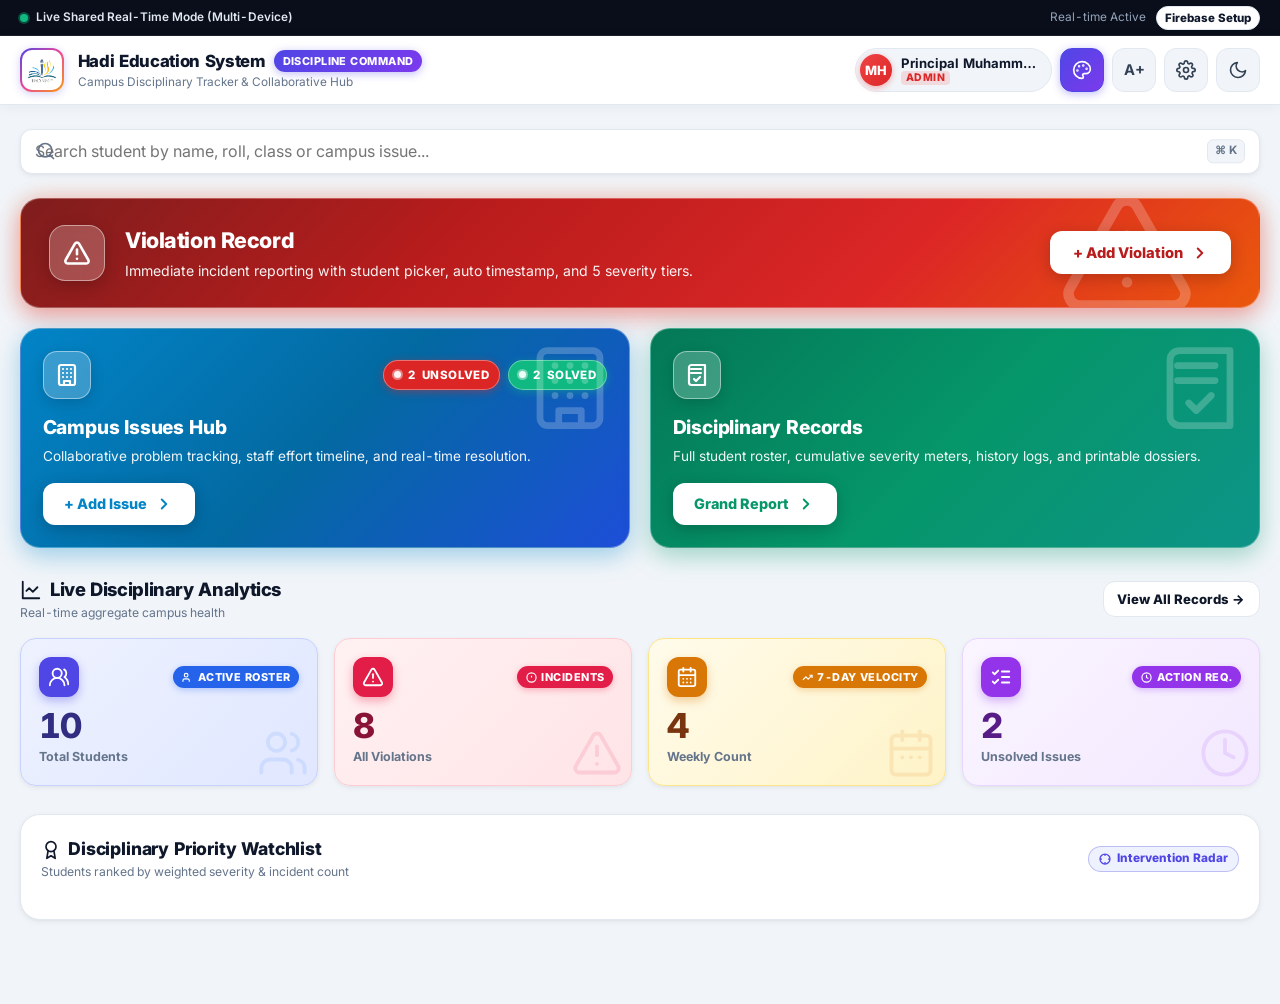
==== commit 84e9eb60: "feat: remove Type Manually button and implement typing combobox with attached square dropdown button" ====
--- a/index.html
+++ b/index.html
@@ -20,7 +20,7 @@
   <link href="https://fonts.googleapis.com/css2?family=Inter:wght@400;500;600;700;800&display=swap" rel="stylesheet">
 
   <!-- Stylesheet -->
-  <link rel="stylesheet" href="assets/css/discipline.css?v=v35perfectmatch">
+  <link rel="stylesheet" href="assets/css/discipline.css?v=v36squarecombobox">
 </head>
 <body>
 
@@ -373,45 +373,39 @@
             </div>
           </div>
 
-          <!-- Row 2: Class Section (with Type Manually button) & Parent Phone Number (Optional) -->
+          <!-- Row 2: Class Section (Combobox: Type directly in bar + square dropdown button at end) & Parent Phone Number (Optional) -->
           <div class="vf-row-2col">
             <!-- Class Section -->
             <div class="form-group vf-field-group">
-              <div class="vf-field-bar vf-class-header-bar">
-                <div class="vf-label-with-icon">
-                  <svg width="15" height="15" viewBox="0 0 24 24" fill="none" stroke="#DC2626" stroke-width="2.2" stroke-linecap="round" stroke-linejoin="round"><path d="M4 19.5v-15A2.5 2.5 0 0 1 6.5 2H20v20H6.5a2.5 2.5 0 0 1-2.5-2.5Z"/><path d="M6 6h10"/><path d="M6 10h10"/></svg>
-                  <label for="v-class-select" class="vf-field-label">Class <span class="vf-optional-label">(Optional)</span></label>
-                </div>
-                <button type="button" id="btn-toggle-manual-class" class="vf-type-manual-pill">
-                  <span class="vf-pill-icon">✏️</span> Type Manually
-                </button>
+              <div class="vf-field-bar">
+                <svg width="15" height="15" viewBox="0 0 24 24" fill="none" stroke="#DC2626" stroke-width="2.2" stroke-linecap="round" stroke-linejoin="round"><path d="M4 19.5v-15A2.5 2.5 0 0 1 6.5 2H20v20H6.5a2.5 2.5 0 0 1-2.5-2.5Z"/><path d="M6 6h10"/><path d="M6 10h10"/></svg>
+                <label for="v-class-select" class="vf-field-label">Class <span class="vf-optional-label">(Optional)</span></label>
               </div>
-              <div class="vf-class-field-wrap">
-                <div class="vf-select-wrapper" id="v-class-select-box">
-                  <select id="v-class-select" class="form-control vf-input-bar vf-custom-select" aria-label="Select Class">
-                    <option value="">-- Select Class --</option>
-                    <option value="6">6</option>
-                    <option value="7">7</option>
-                    <option value="8">8</option>
-                    <option value="pre9">pre9</option>
-                    <option value="pre9(Arts)">pre9(Arts)</option>
-                    <option value="9A">9A</option>
-                    <option value="9B">9B</option>
-                    <option value="9(Arts)">9(Arts)</option>
-                    <option value="10">10</option>
-                    <option value="10(arts)">10(arts)</option>
-                    <option value="11">11</option>
-                    <option value="11(arts)">11(arts)</option>
-                    <option value="12">12</option>
-                    <option value="12(arts)">12(arts)</option>
-                  </select>
-                  <div class="vf-select-chevron" aria-hidden="true">
-                    <svg width="18" height="18" viewBox="0 0 24 24" fill="none" stroke="#DC2626" stroke-width="3" stroke-linecap="round" stroke-linejoin="round">
+              <div class="vf-combobox-wrap" id="v-class-combobox-wrap">
+                <div class="vf-combobox-group">
+                  <input type="text" id="v-class-select" class="form-control vf-input-bar vf-combobox-input" placeholder="Select or type class..." autocomplete="off">
+                  <button type="button" id="v-class-dropdown-trigger" class="vf-combobox-square-btn" aria-label="Toggle class dropdown">
+                    <svg width="18" height="18" viewBox="0 0 24 24" fill="none" stroke="#DC2626" stroke-width="2.5" stroke-linecap="round" stroke-linejoin="round">
                       <polyline points="6 9 12 15 18 9"></polyline>
                     </svg>
-                  </div>
+                  </button>
                 </div>
-                <input type="text" id="v-class-manual-input" class="form-control vf-input-bar vf-class-manual-input" placeholder="Type class name..." style="display: none;" autocomplete="off">
+                <div id="v-class-dropdown-menu" class="vf-combobox-menu">
+                  <div class="vf-combobox-item" data-value="6">6</div>
+                  <div class="vf-combobox-item" data-value="7">7</div>
+                  <div class="vf-combobox-item" data-value="8">8</div>
+                  <div class="vf-combobox-item" data-value="pre9">pre9</div>
+                  <div class="vf-combobox-item" data-value="pre9(Arts)">pre9(Arts)</div>
+                  <div class="vf-combobox-item" data-value="9A">9A</div>
+                  <div class="vf-combobox-item" data-value="9B">9B</div>
+                  <div class="vf-combobox-item" data-value="9(Arts)">9(Arts)</div>
+                  <div class="vf-combobox-item" data-value="10">10</div>
+                  <div class="vf-combobox-item" data-value="10(arts)">10(arts)</div>
+                  <div class="vf-combobox-item" data-value="11">11</div>
+                  <div class="vf-combobox-item" data-value="11(arts)">11(arts)</div>
+                  <div class="vf-combobox-item" data-value="12">12</div>
+                  <div class="vf-combobox-item" data-value="12(arts)">12(arts)</div>
+                </div>
               </div>
             </div>
 
@@ -1073,7 +1067,7 @@
   <!-- Scripts: Firebase Config, Auth System & Collaborative Application -->
   <script src="assets/js/firebase-config.js?v=v33masterform"></script>
   <script src="assets/js/discipline-auth.js?v=v33masterform"></script>
-  <script src="assets/js/discipline-app.js?v=v35perfectmatch"></script>
+  <script src="assets/js/discipline-app.js?v=v36squarecombobox"></script>
 
   <!-- Service Worker Registration for Instant Launch & Offline Mode -->
   <script>
--- a/assets/css/discipline.css
+++ b/assets/css/discipline.css
@@ -3658,111 +3658,173 @@
   color: #64748B;
 }
 
-/* Class Header with Type Manually pill button */
-.vf-class-header-bar {
-  display: flex;
-  align-items: center;
-  justify-content: space-between;
-  width: 100%;
-}
-
-.vf-label-with-icon {
-  display: flex;
-  align-items: center;
-  gap: 0.4rem;
-}
-
-.vf-type-manual-pill {
-  display: inline-flex;
-  align-items: center;
-  gap: 0.25rem;
-  background: #FEE2E2;
-  border: 1px solid #FCA5A5;
-  color: #991B1B;
-  border-radius: 9999px;
-  padding: 0.18rem 0.65rem;
-  font-size: 0.72rem;
-  font-weight: 700;
-  cursor: pointer;
-  line-height: 1.2;
-  transition: all 0.15s ease;
-  user-select: none;
-}
-
-.vf-type-manual-pill:hover {
-  background: #FECACA;
-  border-color: #F87171;
-  color: #7F1D1D;
-  transform: translateY(-1px);
-}
-
-[data-theme="dark"] .vf-type-manual-pill {
-  background: rgba(220, 38, 38, 0.2);
-  border-color: rgba(239, 68, 68, 0.4);
-  color: #FCA5A5;
-}
-
-.vf-class-field-wrap {
+/* Combobox: Rectangular typing bar + Small Square Dropdown button at end */
+.vf-combobox-wrap {
   position: relative;
   width: 100%;
 }
 
-.vf-select-wrapper {
+.vf-combobox-group {
+  display: flex;
+  align-items: stretch;
+  width: 100%;
   position: relative;
+}
+
+.vf-combobox-group .vf-combobox-input {
+  flex: 1;
+  min-width: 0;
   width: 100%;
-}
-
-.vf-custom-select,
-select#v-class-select {
-  width: 100%;
-  -webkit-appearance: none !important;
-  -moz-appearance: none !important;
-  appearance: none !important;
-  background-image: none !important;
-  background-color: #FFFFFF !important;
-  padding-right: 2.5rem !important;
+  border-top-right-radius: 0 !important;
+  border-bottom-right-radius: 0 !important;
+  border-top-left-radius: 10px !important;
+  border-bottom-left-radius: 10px !important;
+  border: 1.5px solid #CBD5E1;
+  border-right: none;
+  padding: 0.58rem 0.85rem;
+  font-size: 0.88rem;
+  font-weight: 500;
+  background: #FFFFFF;
+  color: #0F172A;
+  transition: border-color 0.15s ease, box-shadow 0.15s ease;
+  position: relative;
+  z-index: 2;
+}
+
+.vf-combobox-group .vf-combobox-input:focus {
+  border-color: #DC2626;
+  box-shadow: 0 0 0 3px rgba(220, 38, 38, 0.15);
+  outline: none;
+  z-index: 3;
+}
+
+/* Small Square Button at the right end of rectangular bar */
+.vf-combobox-square-btn {
+  width: 44px;
+  min-width: 44px;
+  display: flex;
+  align-items: center;
+  justify-content: center;
+  background: #FEE2E2;
+  border: 1.5px solid #CBD5E1;
+  border-left: 1px solid rgba(220, 38, 38, 0.25);
+  border-top-right-radius: 10px;
+  border-bottom-right-radius: 10px;
+  border-top-left-radius: 0;
+  border-bottom-left-radius: 0;
+  color: #DC2626;
   cursor: pointer;
-  border: 1.5px solid #CBD5E1 !important;
-  border-radius: 10px !important;
-  padding: 0.58rem 0.85rem !important;
-  font-size: 0.88rem !important;
-  font-weight: 600 !important;
-  color: #0F172A !important;
-  transition: border-color 0.15s ease, box-shadow 0.15s ease;
-}
-
-select#v-class-select::-ms-expand {
-  display: none !important;
-}
-
-[data-theme="dark"] .vf-custom-select,
-[data-theme="dark"] select#v-class-select {
-  background-color: #1E293B !important;
-  border-color: #334155 !important;
-  color: #F8FAFC !important;
-}
-
-.vf-select-chevron {
+  padding: 0;
+  position: relative;
+  z-index: 2;
+  transition: background-color 0.15s ease, color 0.15s ease, border-color 0.15s ease;
+}
+
+.vf-combobox-square-btn svg {
+  transition: transform 0.2s cubic-bezier(0.16, 1, 0.3, 1);
+  stroke: #DC2626;
+}
+
+.vf-combobox-square-btn:hover {
+  background: #FECACA;
+  color: #B91C1C;
+  border-color: rgba(220, 38, 38, 0.4);
+}
+
+.vf-combobox-square-btn.open {
+  background: #DC2626;
+  color: #FFFFFF;
+  border-color: #DC2626;
+}
+
+.vf-combobox-square-btn.open svg {
+  stroke: #FFFFFF;
+  transform: rotate(180deg);
+}
+
+[data-theme="dark"] .vf-combobox-group .vf-combobox-input {
+  background: rgba(17, 24, 39, 0.95);
+  border-color: #334155;
+  color: #F8FAFC;
+}
+
+[data-theme="dark"] .vf-combobox-square-btn {
+  background: rgba(220, 38, 38, 0.2);
+  border-color: #334155;
+  border-left-color: rgba(239, 68, 68, 0.4);
+  color: #F87171;
+}
+
+[data-theme="dark"] .vf-combobox-square-btn:hover {
+  background: rgba(220, 38, 38, 0.35);
+  color: #FFFFFF;
+}
+
+[data-theme="dark"] .vf-combobox-square-btn.open {
+  background: #DC2626;
+  color: #FFFFFF;
+  border-color: #DC2626;
+}
+
+.vf-combobox-menu {
   position: absolute;
-  right: 14px;
-  top: 50%;
-  transform: translateY(-50%);
-  pointer-events: none;
-  display: flex;
-  align-items: center;
-  justify-content: center;
-  z-index: 2;
-}
-
-.vf-select-chevron svg {
-  stroke: #DC2626 !important;
-  width: 18px;
-  height: 18px;
+  top: calc(100% + 4px);
+  left: 0;
+  right: 0;
+  background: #FFFFFF;
+  border: 1.5px solid #CBD5E1;
+  border-radius: 12px;
+  box-shadow: 0 10px 28px rgba(0, 0, 0, 0.16), 0 0 0 1px rgba(220, 38, 38, 0.15);
+  max-height: 200px;
+  overflow-y: auto;
+  -webkit-overflow-scrolling: touch;
+  z-index: 50;
+  display: none;
+  padding: 4px;
+}
+
+.vf-combobox-menu.open {
   display: block;
-}
-
-.vf-class-manual-input {
-  width: 100%;
+  animation: comboEnter 0.18s cubic-bezier(0.16, 1, 0.3, 1);
+}
+
+@keyframes comboEnter {
+  from { opacity: 0; transform: translateY(-6px); }
+  to { opacity: 1; transform: translateY(0); }
+}
+
+.vf-combobox-item {
+  padding: 0.5rem 0.75rem;
+  border-radius: 8px;
+  font-size: 0.86rem;
+  font-weight: 700;
+  color: #0F172A;
+  cursor: pointer;
+  display: flex;
+  align-items: center;
+  justify-content: space-between;
+  transition: background-color 0.12s ease, color 0.12s ease;
+}
+
+.vf-combobox-item:hover,
+.vf-combobox-item.active {
+  background: #FEE2E2;
+  color: #DC2626;
+}
+
+[data-theme="dark"] .vf-combobox-menu {
+  background: #1E293B;
+  border-color: #334155;
+}
+
+[data-theme="dark"] .vf-combobox-item {
+  color: #F1F5F9;
+}
+
+[data-theme="dark"] .vf-combobox-item:hover,
+[data-theme="dark"] .vf-combobox-item.active {
+  background: rgba(239, 68, 68, 0.2);
+  color: #F87171;
 }
 
 .vf-input-bar:focus,
